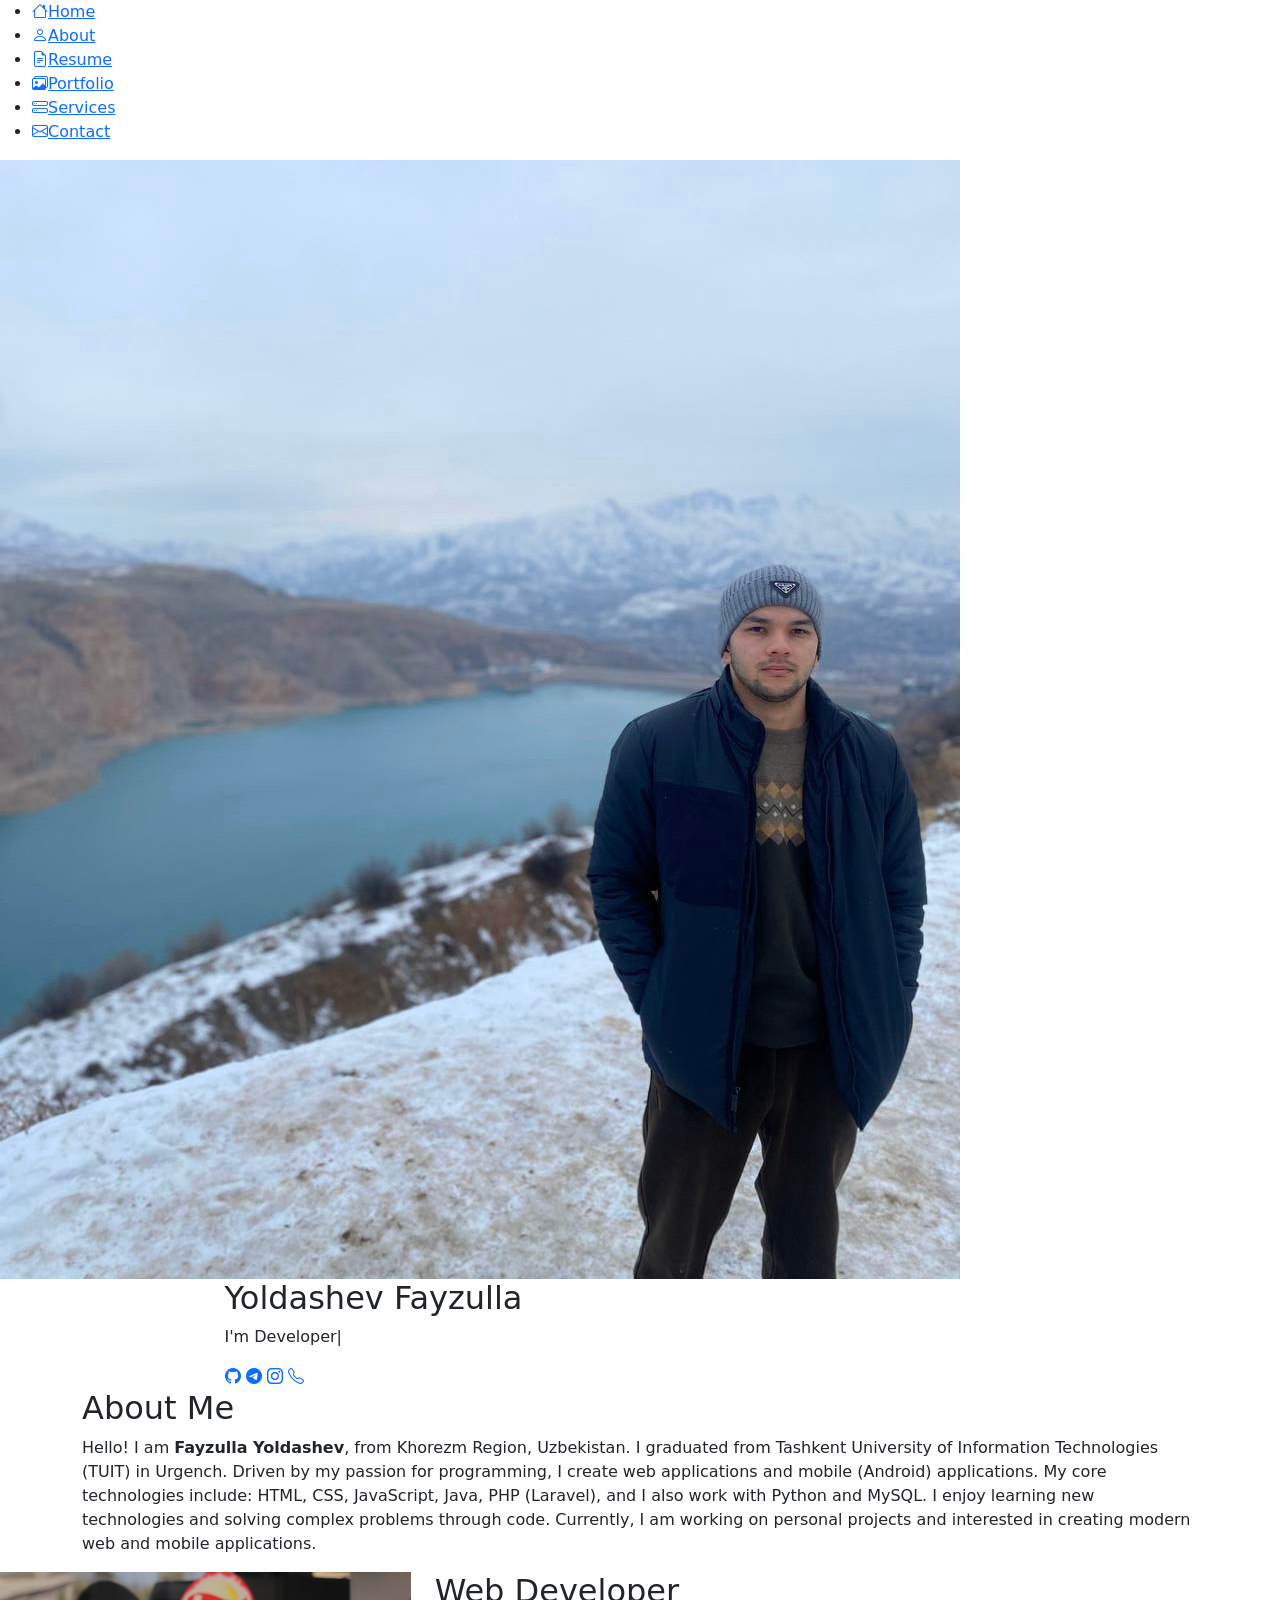
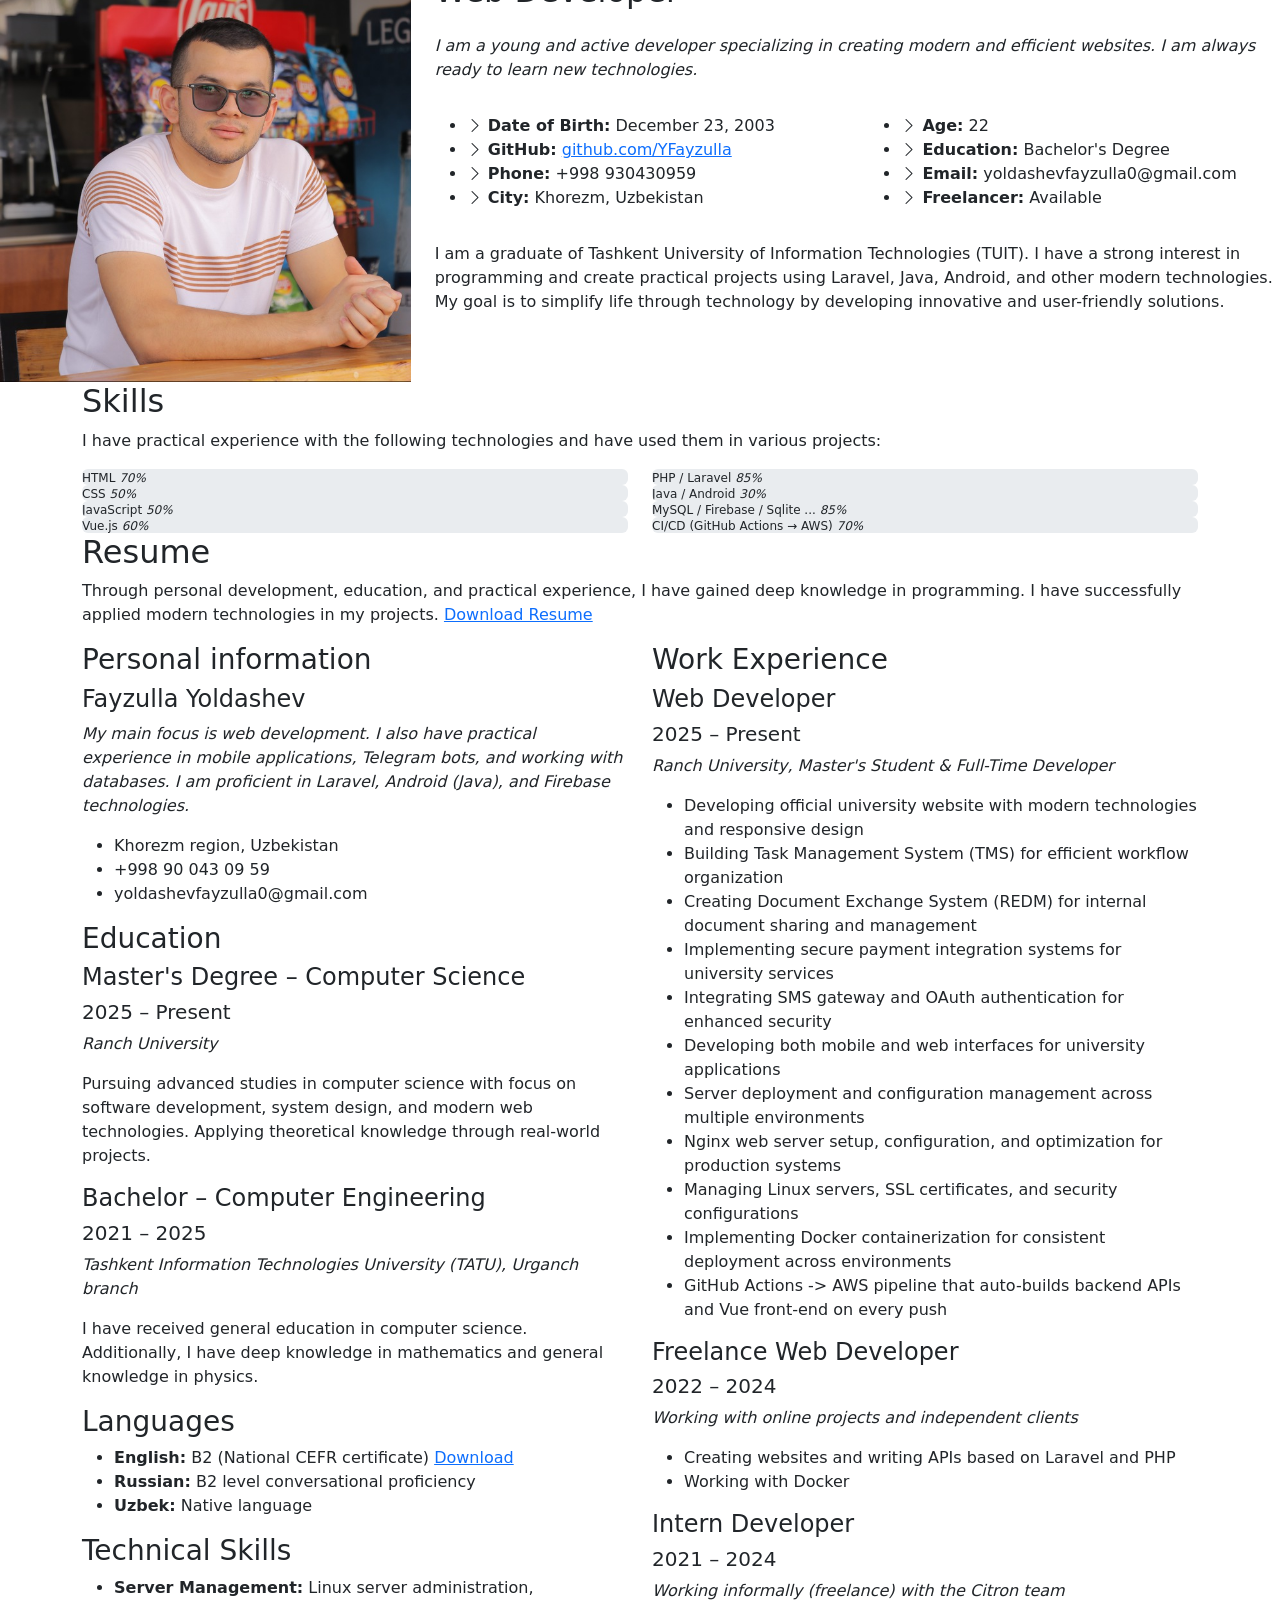
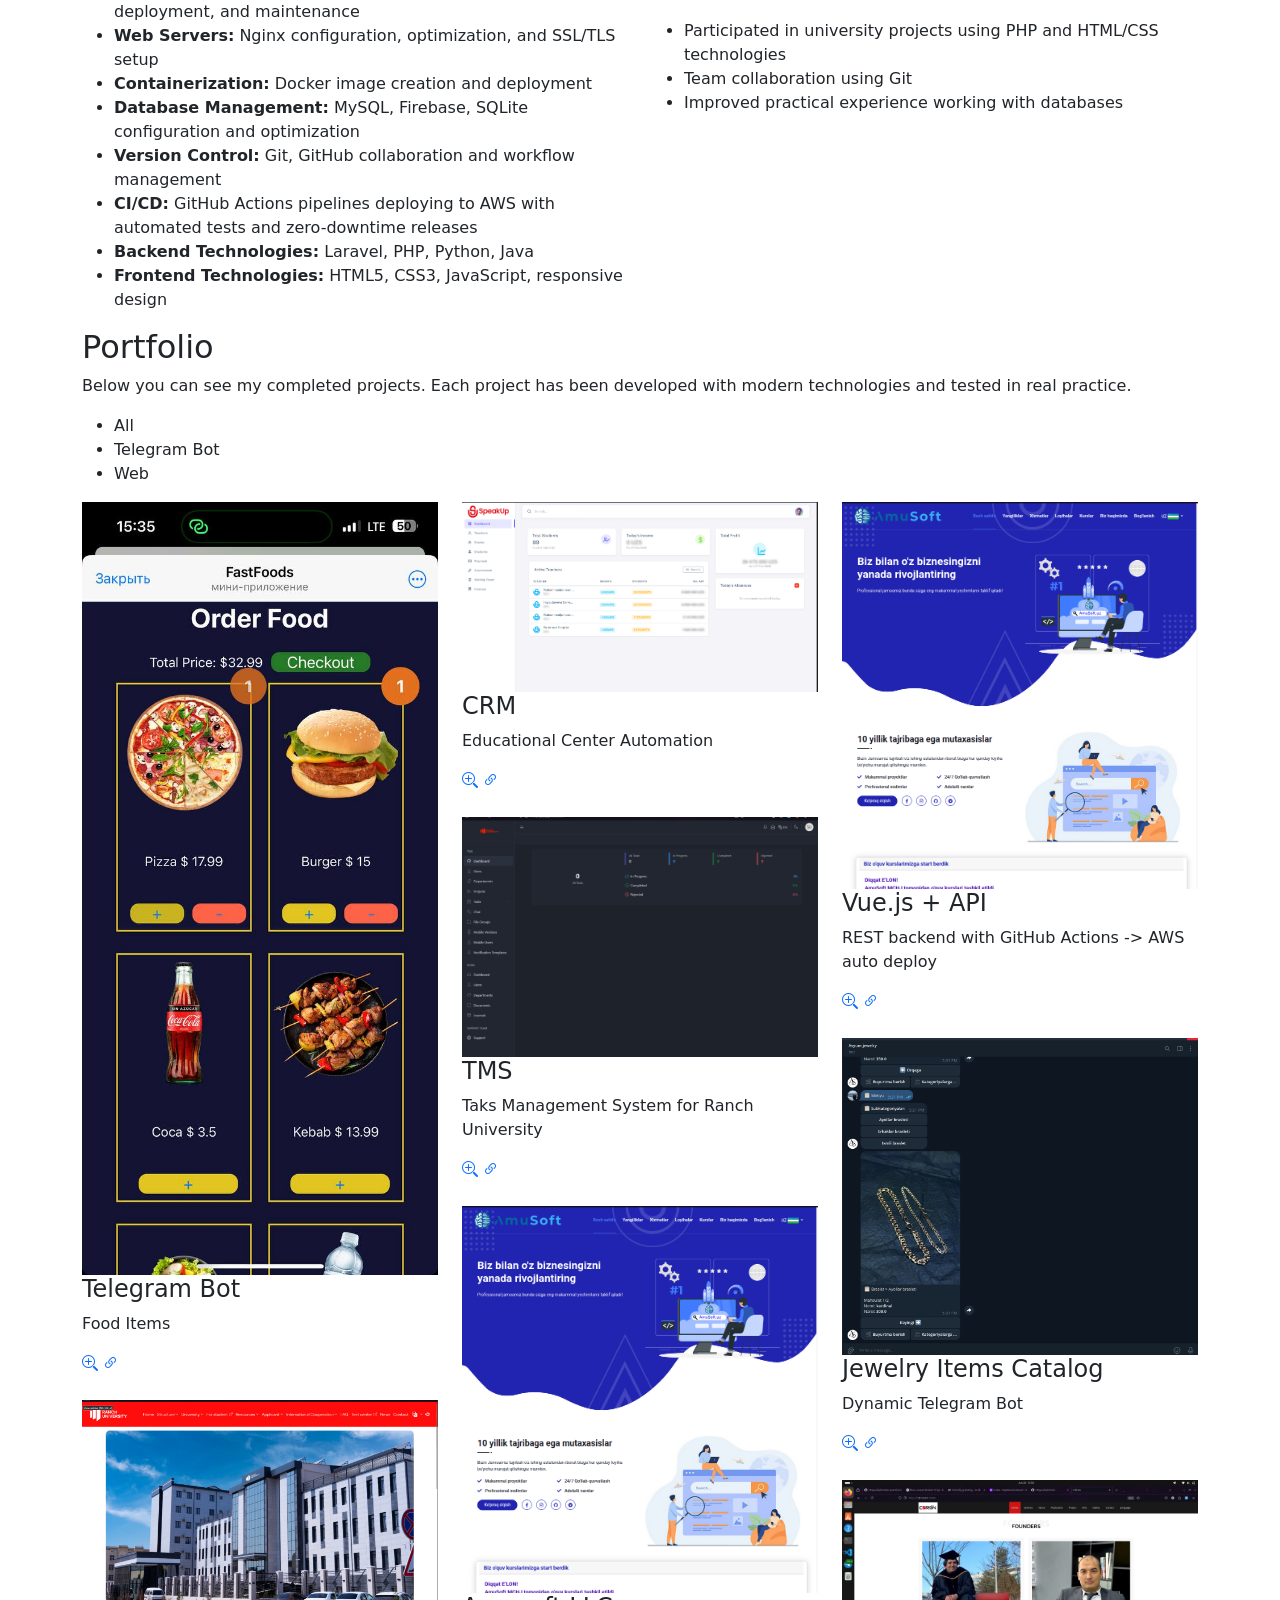
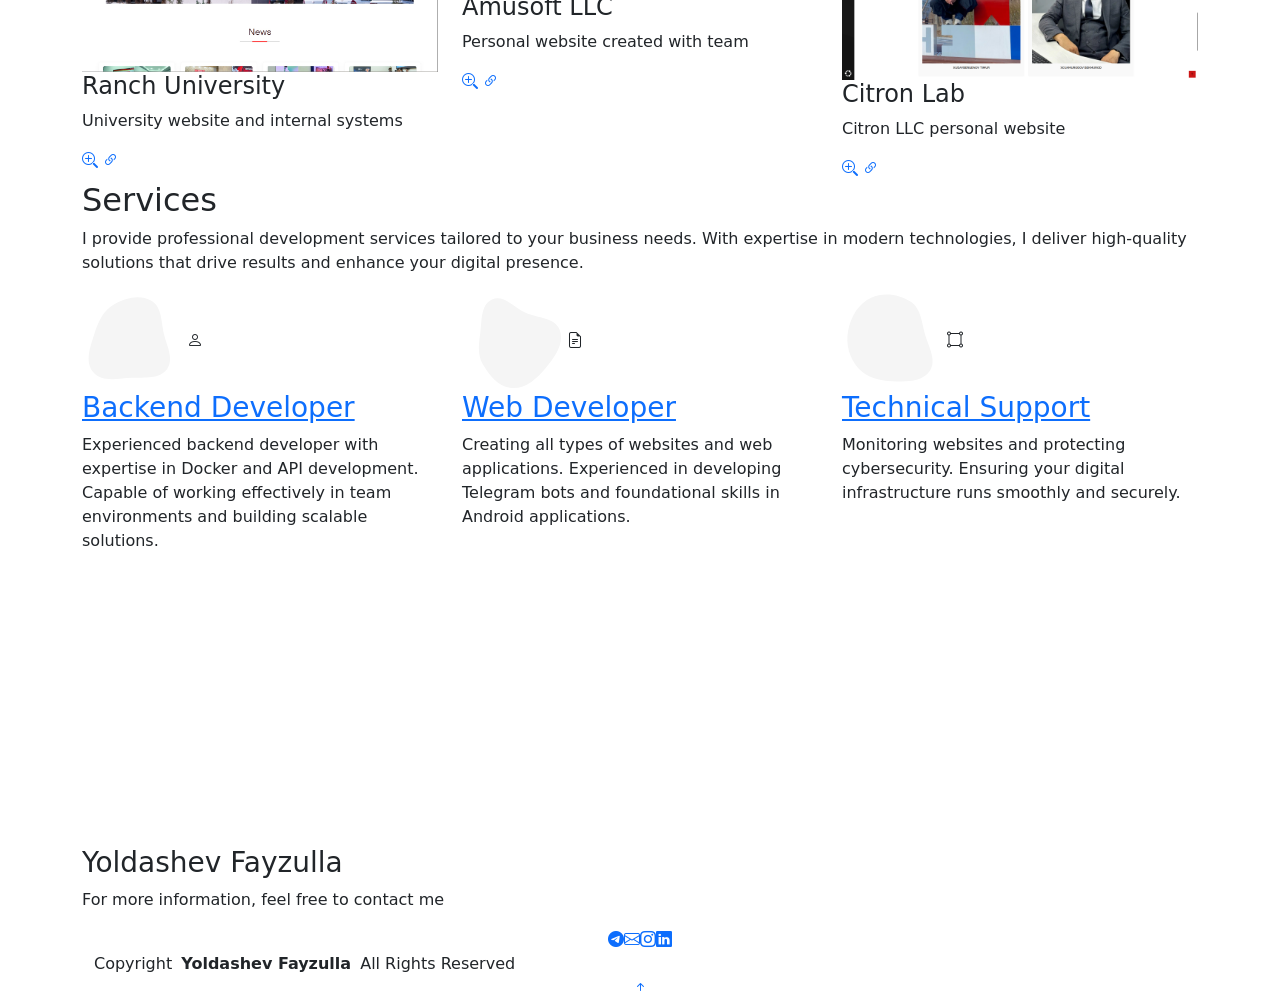
==== index.html @ 40775c65 "project updated" ====
<!DOCTYPE html>
<html lang="en">

<head>
  <meta charset="utf-8">
  <meta content="width=device-width, initial-scale=1.0" name="viewport">
  <title>Index - MyResume Bootstrap Template</title>
  <meta content="" name="description">
  <meta content="" name="keywords">

  <!-- Favicons -->
  <link href="assets/img/favicon.png" rel="icon">
  <link href="assets/img/apple-touch-icon.png" rel="apple-touch-icon">

  <!-- Fonts -->
  <link href="https://fonts.googleapis.com" rel="preconnect">
  <link href="https://fonts.gstatic.com" rel="preconnect" crossorigin>
  <link href="https://fonts.googleapis.com/css2?family=Roboto:ital,wght@0,100;0,300;0,400;0,500;0,700;0,900;1,100;1,300;1,400;1,500;1,700;1,900&family=Poppins:ital,wght@0,100;0,200;0,300;0,400;0,500;0,600;0,700;0,800;0,900;1,100;1,200;1,300;1,400;1,500;1,600;1,700;1,800;1,900&family=Raleway:ital,wght@0,100;0,200;0,300;0,400;0,500;0,600;0,700;0,800;0,900;1,100;1,200;1,300;1,400;1,500;1,600;1,700;1,800;1,900&display=swap" rel="stylesheet">

  <!-- Vendor CSS Files -->
  <link href="assets/vendor/bootstrap/css/bootstrap.min.css" rel="stylesheet">
  <link href="assets/vendor/bootstrap-icons/bootstrap-icons.css" rel="stylesheet">
  <link href="assets/vendor/aos/aos.css" rel="stylesheet">
  <link href="assets/vendor/glightbox/css/glightbox.min.css" rel="stylesheet">
  <link href="assets/vendor/swiper/swiper-bundle.min.css" rel="stylesheet">

  <!-- Main CSS File -->
  <link href="assets/css/main.css" rel="stylesheet">

  <!-- =======================================================
  * Template Name: MyResume
  * Template URL: https://bootstrapmade.com/free-html-bootstrap-template-my-resume/
  * Updated: Jun 29 2024 with Bootstrap v5.3.3
  * Author: BootstrapMade.com
  * License: https://bootstrapmade.com/license/
  ======================================================== -->
</head>

<body class="index-page">

  <header id="header" class="header d-flex flex-column justify-content-center">

    <i class="header-toggle d-xl-none bi bi-list"></i>

    <nav id="navmenu" class="navmenu">
      <ul>
        <li><a href="#hero" class="active"><i class="bi bi-house navicon"></i><span>Home</span></a></li>
        <li><a href="#about"><i class="bi bi-person navicon"></i><span>About</span></a></li>
        <li><a href="#resume"><i class="bi bi-file-earmark-text navicon"></i><span>Resume</span></a></li>
        <li><a href="#portfolio"><i class="bi bi-images navicon"></i><span>Portfolio</span></a></li>
        <li><a href="#services"><i class="bi bi-hdd-stack navicon"></i><span>Services</span></a></li>
        <li><a href="#contact"><i class="bi bi-envelope navicon"></i><span>Contact</span></a></li>
      </ul>
    </nav>

  </header>

  <main class="main">

    <!-- Hero Section -->
    <section id="hero" class="hero section light-background">

      <img src="assets/img/hero-bg1.jpg" alt="">

      <div class="container" data-aos="zoom-out">
        <div class="row justify-content-center">
          <div class="col-lg-9">
            <h2>Yoldashev Fayzulla</h2>
            <p>I'm <span class="typed" data-typed-items="Developer, Backend API Engineer, Vue.js Developer, DevOps Practitioner"></span><span class="typed-cursor typed-cursor--blink" aria-hidden="true"></span></p>
            <div class="social-links">
              <a href="https://github.com/YFayzulla/" target="_blank"><i class="bi bi-github"></i></a>
              <a href="https://t.me/YFayzulla" target="_blank"><i class="bi bi-telegram"></i></a>
              <a href="https://www.instagram.com/yoldashevfayzulla/" target="_blank"><i class="bi bi-instagram"></i></a>
              <a href="tel:+998930430959"><i class="bi bi-telephone"></i></a>
            </div>
          </div>
        </div>
      </div>

    </section><!-- /Hero Section -->

    <!-- About Section -->
    <section id="about" class="about section">

      <!-- Section Title -->
      <div class="container section-title" data-aos="fade-up">
        <h2>About Me</h2>
        <p>Hello!  
          I am <strong>Fayzulla Yoldashev</strong>, from Khorezm Region, Uzbekistan.  
          I graduated from Tashkent University of Information Technologies (TUIT) in Urgench.  
          Driven by my passion for programming, I create web applications and mobile (Android) applications.  
          My core technologies include: HTML, CSS, JavaScript, Java, PHP (Laravel), and I also work with Python and MySQL.  
          I enjoy learning new technologies and solving complex problems through code.  
          Currently, I am working on personal projects and interested in creating modern web and mobile applications.
      </p>
      </div><!-- End Section Title -->
      <div class="row gy-4 justify-content-center">
        <div class="col-lg-4">
          <img src="assets/img/about_me.jpg" class="img-fluid" alt="Profile picture">
        </div>
        <div class="col-lg-8 content">
          <h2>Web Developer</h2>
          <p class="fst-italic py-3">
            I am a young and active developer specializing in creating modern and efficient websites. I am always ready to learn new technologies.
          </p>
          <div class="row">
            <div class="col-lg-6">
              <ul>
                <li><i class="bi bi-chevron-right"></i> <strong>Date of Birth:</strong> <span>December 23, 2003</span></li>
                <li>
                <i class="bi bi-chevron-right"></i> <strong>GitHub:</strong> <span><a href="https://github.com/YFayzulla" target="_blank">github.com/YFayzulla</a></span></li>
                <li><i class="bi bi-chevron-right"></i> <strong>Phone:</strong> <span>+998 930430959</span></li>
                <li><i class="bi bi-chevron-right"></i> <strong>City:</strong> <span>Khorezm, Uzbekistan</span></li>
              </ul>
            </div>
            <div class="col-lg-6">
              <ul>
                <li><i class="bi bi-chevron-right"></i> <strong>Age:</strong> <span>22</span></li>
                <li><i class="bi bi-chevron-right"></i> <strong>Education:</strong> <span>Bachelor's Degree</span></li>
                <li><i class="bi bi-chevron-right"></i> <strong>Email:</strong> <span>yoldashevfayzulla0@gmail.com</span></li>
                <li><i class="bi bi-chevron-right"></i> <strong>Freelancer:</strong> <span>Available</span></li>
              </ul>
            </div>
          </div>
          <p class="py-3">
            I am a graduate of Tashkent University of Information Technologies (TUIT). I have a strong interest in programming and create practical projects using Laravel, Java, Android, and other modern technologies.  
            My goal is to simplify life through technology by developing innovative and user-friendly solutions.
          </p>
        </div>
      </div>
      
    </section><!-- /About Section -->

    <!-- Stats Section
    <section id="stats" class="stats section">

      <div class="container" data-aos="fade-up" data-aos-delay="100">

        <div class="row gy-4">

          <div class="col-lg-3 col-md-6 d-flex flex-column align-items-center">
            <i class="bi bi-emoji-smile"></i>
            <div class="stats-item">
              <span data-purecounter-start="0" data-purecounter-end="232" data-purecounter-duration="1" class="purecounter"></span>
              <p></p>
            </div>
          </div>End Stats Item 

           <div class="col-lg-3 col-md-6 d-flex flex-column align-items-center">
            <i class="bi bi-journal-richtext"></i>
            <div class="stats-item">
              <span data-purecounter-start="0" data-purecounter-end="12" data-purecounter-duration="1" class="purecounter"></span>
              <p>proektlar</p>
            </div>
          </div>End Stats Item 

           <div class="col-lg-3 col-md-6 d-flex flex-column align-items-center">
            <i class="bi bi-headset"></i>
            <div class="stats-item">
              <span data-purecounter-start="0" data-purecounter-end="1463" data-purecounter-duration="1" class="purecounter"></span>
              <p>Hours Of Support</p>
            </div>
          </div>End Stats Item 

          <div class="col-lg-3 col-md-6 d-flex flex-column align-items-center">
            <i class="bi bi-people"></i>
            <div class="stats-item">
              <span data-purecounter-start="0" data-purecounter-end="15" data-purecounter-duration="1" class="purecounter"></span>
              <p>Hard Workers</p>
            </div>
          </div>End Stats Item 

        </div>

      </div>

    </section>/Stats Section -->
    <section id="skills" class="skills section">

      <!-- Section Title -->
      <div class="container section-title" data-aos="fade-up">
        <h2>Skills</h2>
        <p>I have practical experience with the following technologies and have used them in various projects:</p>
      </div><!-- End Section Title -->
    
      <div class="container" data-aos="fade-up" data-aos-delay="100">
    
        <div class="row skills-content skills-animation">
    
          <div class="col-lg-6">
    
            <div class="progress">
              <span class="skill"><span>HTML</span> <i class="val">70%</i></span>
              <div class="progress-bar-wrap">
                <div class="progress-bar" role="progressbar" aria-valuenow="70" aria-valuemin="0" aria-valuemax="100"></div>
              </div>
            </div>
    
            <div class="progress">
              <span class="skill"><span>CSS</span> <i class="val">50%</i></span>
              <div class="progress-bar-wrap">
                <div class="progress-bar" role="progressbar" aria-valuenow="50" aria-valuemin="0" aria-valuemax="100"></div>
              </div>
            </div>
    
            <div class="progress">
              <span class="skill"><span>JavaScript</span> <i class="val">50%</i></span>
              <div class="progress-bar-wrap">
                <div class="progress-bar" role="progressbar" aria-valuenow="50" aria-valuemin="0" aria-valuemax="100"></div>
              </div>
            </div>

            <div class="progress">
              <span class="skill"><span>Vue.js</span> <i class="val">60%</i></span>
              <div class="progress-bar-wrap">
                <div class="progress-bar" role="progressbar" aria-valuenow="60" aria-valuemin="0" aria-valuemax="100"></div>
              </div>
            </div>

          </div>

          <div class="col-lg-6">
    
            <div class="progress">
              <span class="skill"><span>PHP / Laravel</span> <i class="val">85%</i></span>
              <div class="progress-bar-wrap">
                <div class="progress-bar" role="progressbar" aria-valuenow="85" aria-valuemin="0" aria-valuemax="100"></div>
              </div>
            </div>
    
            <div class="progress">
              <span class="skill"><span>Java / Android</span> <i class="val">30%</i></span>
              <div class="progress-bar-wrap">
                <div class="progress-bar" role="progressbar" aria-valuenow="30" aria-valuemin="0" aria-valuemax="100"></div>
              </div>
            </div>
    
            <div class="progress">
              <span class="skill"><span>MySQL / Firebase  / Sqlite ...</span> <i class="val">85%</i></span>
              <div class="progress-bar-wrap">
                <div class="progress-bar" role="progressbar" aria-valuenow="85" aria-valuemin="0" aria-valuemax="100"></div>
              </div>
            </div>

            <div class="progress">
              <span class="skill"><span>CI/CD (GitHub Actions → AWS)</span> <i class="val">70%</i></span>
              <div class="progress-bar-wrap">
                <div class="progress-bar" role="progressbar" aria-valuenow="70" aria-valuemin="0" aria-valuemax="100"></div>
              </div>
            </div>

          </div>
    
        </div>
    
      </div>
    
    </section><!-- /Skills Section -->
    
    <!-- Resume Section -->
<section id="resume" class="resume section">

  <!-- Section Title -->
  <div class="container section-title" data-aos="fade-up">
    <h2>Resume</h2>
                  <p>Through personal development, education, and practical experience, I have gained deep knowledge in programming. I have successfully applied modern technologies in my projects. <a href="assets/img/files/Resume.pdf" target="_blank">Download Resume</a></p>
  </div><!-- /Section Title -->

  <div class="container">

    <div class="row">

      <!-- Left Section -->
      <div class="col-lg-6" data-aos="fade-up" data-aos-delay="100">

        <h3 class="resume-title">Personal information</h3>
        <div class="resume-item pb-0">
          <h4>Fayzulla Yoldashev</h4>
          <p><em>My main focus is web development. I also have practical experience in mobile applications, Telegram bots, and working with databases. I am proficient in Laravel, Android (Java), and Firebase technologies.</em></p>
          <ul>
            <li>Khorezm region, Uzbekistan</li>
            <li>+998 90 043 09 59</li>
            <li>yoldashevfayzulla0@gmail.com</li>
          </ul>
        </div>

        <h3 class="resume-title">Education</h3>
        <div class="resume-item">
          <h4>Master's Degree &ndash; Computer Science</h4>
          <h5>2025 &ndash; Present</h5>
          <p><em>Ranch University</em></p>
          <p>Pursuing advanced studies in computer science with focus on software development, system design, and modern web technologies. Applying theoretical knowledge through real-world projects.</p>
        </div>
        <div class="resume-item">
          <h4>Bachelor &ndash; Computer Engineering</h4>
          <h5>2021 &ndash; 2025</h5>
          <p><em>Tashkent Information Technologies University (TATU), Urganch branch</em></p>
          <p>I have received general education in computer science. Additionally, I have deep knowledge in mathematics and general knowledge in physics.</p>
        </div>

        <h3 class="resume-title">Languages</h3>
        <div class="resume-item">
          <ul>
            <li><strong>English:</strong> B2 (National CEFR certificate) <a href="assets/img/files/fc79917eb9b16c9d07ec651720e0645d.pdf" target="_blank">Download</a></li>
            <li><strong>Russian:</strong> B2 level conversational proficiency</li>
            <li><strong>Uzbek:</strong> Native language</li>
          </ul>
        </div>

        <h3 class="resume-title">Technical Skills</h3>
        <div class="resume-item">
          <ul>
            <li><strong>Server Management:</strong> Linux server administration, deployment, and maintenance</li>
            <li><strong>Web Servers:</strong> Nginx configuration, optimization, and SSL/TLS setup</li>
            <li><strong>Containerization:</strong> Docker image creation and deployment</li>
            <li><strong>Database Management:</strong> MySQL, Firebase, SQLite configuration and optimization</li>
            <li><strong>Version Control:</strong> Git, GitHub collaboration and workflow management</li>
            <li><strong>CI/CD:</strong> GitHub Actions pipelines deploying to AWS with automated tests and zero-downtime releases</li>
            <li><strong>Backend Technologies:</strong> Laravel, PHP, Python, Java</li>
            <li><strong>Frontend Technologies:</strong> HTML5, CSS3, JavaScript, responsive design</li>
          </ul>
        </div>

      </div>

      <!-- Right Section -->
      <div class="col-lg-6" data-aos="fade-up" data-aos-delay="200">

        <h3 class="resume-title">Work Experience</h3>
        <div class="resume-item">
          <h4>Web Developer</h4>
          <h5>2025 &ndash; Present</h5>
          <p><em>Ranch University, Master's Student & Full-Time Developer</em></p>
          <ul>
            <li>Developing official university website with modern technologies and responsive design</li>
            <li>Building Task Management System (TMS) for efficient workflow organization</li>
            <li>Creating Document Exchange System (REDM) for internal document sharing and management</li>
            <li>Implementing secure payment integration systems for university services</li>
            <li>Integrating SMS gateway and OAuth authentication for enhanced security</li>
            <li>Developing both mobile and web interfaces for university applications</li>
            <li>Server deployment and configuration management across multiple environments</li>
            <li>Nginx web server setup, configuration, and optimization for production systems</li>
            <li>Managing Linux servers, SSL certificates, and security configurations</li>
            <li>Implementing Docker containerization for consistent deployment across environments</li>
            <li>GitHub Actions -> AWS pipeline that auto-builds backend APIs and Vue front-end on every push</li>
          </ul>
        </div>
        <div class="resume-item">
          <h4>Freelance Web Developer</h4>
          <h5>2022 &ndash; 2024</h5>
          <p><em>Working with online projects and independent clients</em></p>
          <ul>
            <li>Creating websites and writing APIs based on Laravel and PHP</li>
            <!-- <li>Creating and managing databases using MySQL and Firebase</li> -->
            <!-- <li>Developing Android mobile applications based on Java</li> -->
            <li>Working with Docker</li>
          </ul>
        </div>
        <div class="resume-item">
          <h4>Intern Developer</h4>
          <h5>2021 &ndash; 2024</h5>
          <p><em>Working informally (freelance) with the Citron team</em></p>
          <ul>
            <li>Participated in university projects using PHP and HTML/CSS technologies</li>
            <li>Team collaboration using Git</li>
            <li>Improved practical experience working with databases</li>
          </ul>
        </div>        
    </div>

  </div>

</section><!-- /Resume Section -->

    <!-- Portfolio Section -->
    <section id="portfolio" class="portfolio section">

      <!-- Section Title -->
      <div class="container section-title" data-aos="fade-up">
        <h2>Portfolio</h2>
        <p>Below you can see my completed projects. Each project has been developed with modern technologies and tested in real practice.</p>
      </div><!-- End Section Title -->
    
      <div class="container">
    
        <div class="isotope-layout" data-default-filter="*" data-layout="masonry" data-sort="original-order">

          <ul class="portfolio-filters isotope-filters" data-aos="fade-up" data-aos-delay="100">
            <li data-filter="*" class="filter-active">All</li>
            <!-- <li data-filter=".filter-app">App</li> -->
            <li data-filter=".filter-product">Telegram Bot</li>
            <li data-filter=".filter-branding">Web</li>
          </ul><!-- End Portfolio Filters -->

          <div class="row gy-4 isotope-container" data-aos="fade-up" data-aos-delay="200">

            <div class="col-lg-4 col-md-6 portfolio-item isotope-item filter-product">
              <img src="assets/img/masonry-portfolio/tgbot.jpg" class="img-fluid" alt="">
              <div class="portfolio-info">
                <h4>Telegram Bot</h4>
                <p>Food Items</p>
                <a href="assets/img/masonry-portfolio/tgbot.jpg" title="App 1" data-gallery="portfolio-gallery-app" class="glightbox preview-link"><i class="bi bi-zoom-in"></i></a>
                <a href="portfolio-details.html" title="More Details" class="details-link"><i class="bi bi-link-45deg"></i></a>
              </div>
            </div><!-- End Portfolio Item -->

            <!-- <div class="col-lg-4 col-md-6 portfolio-item isotope-item filter-product">
              <img src="assets/img/masonry-portfolio/masonry-portfolio-2.jpg" class="img-fluid" alt="">
              <div class="portfolio-info">
                <h4>Product 1</h4>
                <p>Lorem ipsum, dolor sit</p>
                <a href="assets/img/masonry-portfolio/masonry-portfolio-2.jpg" title="Product 1" data-gallery="portfolio-gallery-product" class="glightbox preview-link"><i class="bi bi-zoom-in"></i></a>
                <a href="portfolio-details.html" title="More Details" class="details-link"><i class="bi bi-link-45deg"></i></a>
              </div>
            </div>End Portfolio Item -->

            <div class="col-lg-4 col-md-6 portfolio-item isotope-item filter-branding">
              <img src="assets/img/masonry-portfolio/masonry-portfolio-3.png" class="img-fluid" alt="">
              <div class="portfolio-info">
                <h4>CRM</h4>
                <p>Educational Center Automation</p>
                <a href="assets/img/masonry-portfolio/masonry-portfolio-3.png" title="Branding 1" data-gallery="portfolio-gallery-branding" class="glightbox preview-link"><i class="bi bi-zoom-in"></i></a>
                <a href="https://akhroriltes.uz" title="More Details" target="_blank" class="details-link"><i class="bi bi-link-45deg"></i></a>
              </div>
            </div><!-- End Portfolio Item -->

            <div class="col-lg-4 col-md-6 portfolio-item isotope-item filter-branding">
              <img src="assets/img/masonry-portfolio/masonry-portfolio-6.png" class="img-fluid" alt="Vue.js dashboard with API backend">
              <div class="portfolio-info">
                <h4>Vue.js + API</h4>
                <p>REST backend with GitHub Actions -> AWS auto deploy</p>
                <a href="assets/img/masonry-portfolio/masonry-portfolio-6.png" title="Vue + API Project" data-gallery="portfolio-gallery-branding" class="glightbox preview-link"><i class="bi bi-zoom-in"></i></a>
                <a href="https://github.com/YFayzulla" title="Source on GitHub" target="_blank" class="details-link"><i class="bi bi-link-45deg"></i></a>
              </div>
            </div><!-- End Portfolio Item -->

            <div class="col-lg-4 col-md-6 portfolio-item isotope-item filter-app">
              <img src="assets/img/masonry-portfolio/TMS.png" class="img-fluid" alt="">
              <div class="portfolio-info">
                <h4>TMS</h4>
                <p>Taks Management System for Ranch University</p>
                <a href="assets/img/masonry-portfolio/TMS.png" title="App 2" data-gallery="portfolio-gallery-app" class="glightbox preview-link"><i class="bi bi-zoom-in"></i></a>
                <a href="portfolio-details.html" title="More Details" class="details-link"><i class="bi bi-link-45deg"></i></a>
              </div>
            </div>

            <div class="col-lg-4 col-md-6 portfolio-item isotope-item filter-product">
              <img src="assets/img/masonry-portfolio/image1.png" class="img-fluid" alt="">
              <div class="portfolio-info">
                <h4>Jewelry Items Catalog</h4>
                <p>Dynamic Telegram Bot</p>
                <a href="assets/img/masonry-portfolio/image1.png" title="Product 2" data-gallery="portfolio-gallery-product" class="glightbox preview-link"><i class="bi bi-zoom-in"></i></a>
                <a href="https://t.me/AsyumJewelrybot" title="More Details" class="details-link"><i class="bi bi-link-45deg"></i></a>
              </div>
            </div><!-- End Portfolio Item -->

            <div class="col-lg-4 col-md-6 portfolio-item isotope-item filter-branding">
              <img src="assets/img/masonry-portfolio/masonry-portfolio-6.png" class="img-fluid" alt="">
              <div class="portfolio-info">
                <h4>Amusoft LLC</h4>
                <p>Personal website created with team</p>
                <a href="assets/img/masonry-portfolio/masonry-portfolio-6.png" title="Branding 2" data-gallery="portfolio-gallery-branding" class="glightbox preview-link"><i class="bi bi-zoom-in"></i></a>
                <a href="https://amusoft.uz" target="_blank" title="More Details" class="details-link"><i class="bi bi-link-45deg"></i></a>
              </div>
            </div><!-- End Portfolio Item -->

            <div class="col-lg-4 col-md-6 portfolio-item isotope-item filter-branding">
              <img src="assets/img/masonry-portfolio/ranch.jpg" class="img-fluid" alt="">
              <div class="portfolio-info">
                <h4>Ranch University</h4>
                <p>University website and internal systems</p>
                <a href="assets/img/masonry-portfolio/ranch.jpg" title="App 3" data-gallery="portfolio-gallery-app" class="glightbox preview-link"><i class="bi bi-zoom-in"></i></a>
                <a href="https://ranch.university" target="_blank" title="More Details" class="details-link"><i class="bi bi-link-45deg"></i></a>
              </div>
            </div>

            <!-- <div class="col-lg-4 col-md-6 portfolio-item isotope-item filter-product">
              <img src="assets/img/masonry-portfolio/masonry-portfolio-8.jpg" class="img-fluid" alt="">
              <div class="portfolio-info">
                <h4>Product 3</h4>
                <p>Lorem ipsum, dolor sit</p>
                <a href="assets/img/masonry-portfolio/masonry-portfolio-8.jpg" title="Product 3" data-gallery="portfolio-gallery-product" class="glightbox preview-link"><i class="bi bi-zoom-in"></i></a>
                <a href="portfolio-details.html" title="More Details" class="details-link"><i class="bi bi-link-45deg"></i></a>
              </div>
            </div>End Portfolio Item   -->

            <div class="col-lg-4 col-md-6 portfolio-item isotope-item filter-branding">
              <img src="assets/img/masonry-portfolio/citron.png" class="img-fluid" alt="">
              <div class="portfolio-info">
                <h4>Citron Lab</h4>
                <p>Citron LLC personal website</p>
                <a href="assets/img/masonry-portfolio/citron.png" title="Branding 2" data-gallery="portfolio-gallery-branding" class="glightbox preview-link"><i class="bi bi-zoom-in"></i></a>
                <a href="https://citron.uz" title="More Details" class="details-link"><i class="bi bi-link-45deg"></i></a>
              </div>
            </div><!-- End Portfolio Item -->

          </div><!-- End Portfolio Container -->

        </div>

      </div>

    </section><!-- /Portfolio Section -->

    <!-- Services Section -->
    <section id="services" class="services section">

      <!-- Section Title -->
      <div class="container section-title" data-aos="fade-up">
        <h2>Services</h2>
        <p>I provide professional development services tailored to your business needs. With expertise in modern technologies, I deliver high-quality solutions that drive results and enhance your digital presence.</p>
      </div><!-- End Section Title -->

      <div class="container">

        <div class="row gy-4">

          <div class="col-lg-4 col-md-6" data-aos="fade-up" data-aos-delay="100">
            <div class="service-item item-cyan position-relative">
              <div class="icon">
                <svg width="100" height="100" viewBox="0 0 600 600" xmlns="http://www.w3.org/2000/svg">
                  <path stroke="none" stroke-width="0" fill="#f5f5f5" d="M300,521.0016835830174C376.1290562159157,517.8887921683347,466.0731472004068,529.7835943286574,510.70327084640275,468.03025145048787C554.3714126377745,407.6079735673963,508.03601936045806,328.9844924480964,491.2728898941984,256.3432110539036C474.5976632858925,184.082847569629,479.9380746630129,96.60480741107993,416.23090153303,58.64404602377083C348.86323505073057,18.502131276798302,261.93793281208167,40.57373210992963,193.5410806939664,78.93577620505333C130.42746243093433,114.334589627462,98.30271207620316,179.96522072025542,76.75703585869454,249.04625023123273C51.97151888228291,328.5150500222984,13.704378332031375,421.85034740162234,66.52175969318436,486.19268352777647C119.04800174914682,550.1803526380478,217.28368757567262,524.383925680826,300,521.0016835830174"></path>
                </svg>
                <i class="bi bi-person"></i>
              </div>
              <a  class="stretched-link">
                <h3>Backend Developer</h3>
              </a>
              <p>Experienced backend developer with expertise in Docker and API development. Capable of working effectively in team environments and building scalable solutions.</p>
            </div>
          </div><!-- End Service Item -->

          <div class="col-lg-4 col-md-6" data-aos="fade-up" data-aos-delay="200">
            <div class="service-item item-orange position-relative">
              <div class="icon">
                <svg width="100" height="100" viewBox="0 0 600 600" xmlns="http://www.w3.org/2000/svg">
                  <path stroke="none" stroke-width="0" fill="#f5f5f5" d="M300,582.0697525312426C382.5290701553225,586.8405444964366,449.9789794690241,525.3245884688669,502.5850820975895,461.55621195738473C556.606425686781,396.0723002908107,615.8543463187945,314.28637112970534,586.6730223649479,234.56875336149918C558.9533121215079,158.8439757836574,454.9685369536778,164.00468322053177,381.49747125262974,130.76875717737553C312.15926192815925,99.40240125094834,248.97055460311594,18.661163978235184,179.8680185752513,50.54337015887873C110.5421016452524,82.52863877960104,119.82277516462835,180.83849132639028,109.12597500060166,256.43424936330496C100.08760227029461,320.3096726198365,92.17705696193138,384.0621239912766,124.79988738764834,439.7174275375508C164.83382741302287,508.01625554203684,220.96474134820875,577.5009287672846,300,582.0697525312426"></path>
                </svg>
                <i class="bi bi-file-earmark-text"></i>
              </div>
              <a href="#" class="stretched-link">
                <h3>Web Developer</h3>
              </a>
              <p>Creating all types of websites and web applications. Experienced in developing Telegram bots and foundational skills in Android applications.</p>
            </div>
          </div><!-- End Service Item -->

          <div class="col-lg-4 col-md-6" data-aos="fade-up" data-aos-delay="300">
            <div class="service-item item-teal position-relative">
              <div class="icon">
                <svg width="100" height="100" viewBox="0 0 600 600" xmlns="http://www.w3.org/2000/svg">
                  <path stroke="none" stroke-width="0" fill="#f5f5f5" d="M300,541.5067337569781C382.14930387511276,545.0595476570109,479.8736841581634,548.3450877840088,526.4010558755058,480.5488172755941C571.5218469581645,414.80211281144784,517.5187510058486,332.0715597781072,496.52539010469104,255.14436215662573C477.37192572678356,184.95920475031193,473.57363656557914,105.61284051026155,413.0603344069578,65.22779650032875C343.27470386102294,18.654635553484475,251.2091493199835,5.337323636656869,175.0934190732945,40.62881213300186C97.87086631185822,76.43348514350839,51.98124368387456,156.15599469081315,36.44837278890362,239.84606092416172C21.716077023791087,319.22268207091537,43.775223500013084,401.1760424656574,96.891909868211,461.97329694683043C147.22146801428983,519.5804099606455,223.5754009179313,538.201503339737,300,541.5067337569781"></path>
                </svg>
                <i class="bi bi-bounding-box-circles"></i>
              </div>
              <a href="#" class="stretched-link">
                <h3>Technical Support</h3>
              </a>
              <p>Monitoring websites and protecting cybersecurity. Ensuring your digital infrastructure runs smoothly and securely.</p>
            </div>
          </div><!-- End Service Item -->

          <div class="col-lg-4 col-md-6" data-aos="fade-up" data-aos-delay="400">
            <div class="service-item item-purple position-relative">
              <div class="icon">
                <svg width="100" height="100" viewBox="0 0 600 600" xmlns="http://www.w3.org/2000/svg">
                  <path stroke="none" stroke-width="0" fill="#f5f5f5" d="M300,520C380,525,470,525,520,460C565,400,530,320,500,250C470,180,450,100,385,65C315,25,230,35,170,75C110,115,80,180,60,250C40,320,10,410,65,470C120,530,215,515,300,520"></path>
                </svg>
                <i class="bi bi-cloud-arrow-up"></i>
              </div>
              <a class="stretched-link">
                <h3>CI/CD & Cloud Deploy</h3>
              </a>
              <p>GitHub Actions pipelines that build APIs and Vue.js apps, then ship to AWS with automatic, zero-downtime updates after every push.</p>
            </div>
          </div><!-- End Service Item -->
        </div>

      </div>

    </section><!-- /Services Section -->
 
  </main>

  <footer id="footer" class="footer position-relative light-background">
    <div class="container">
      <h3 class="sitename">Yoldashev Fayzulla</h3>
      <p>For more information, feel free to contact me</p>
      <div class="social-links d-flex justify-content-center">
        <a href="https://t.me/YFayzulla"><i class="bi bi-telegram"></i></a>
        <a href="mailto:yoldashevfayzulla0@gmail.com"><i class="bi bi-envelope"></i></a>
        <a href="https://www.instagram.com/fayzullayoldashev"><i class="bi bi-instagram"></i></a>
        <a href="https://www.linkedin.com/in/fayzulla-yoldashev-836302277/"><i class="bi bi-linkedin"></i></a>

      </div>
      <div class="container">
        <div class="copyright">
          <span>Copyright</span> <strong class="px-1 sitename">Yoldashev Fayzulla</strong> <span>All Rights Reserved</span>
        </div>
      </div>
    </div>
  </footer>

  <!-- Scroll Top -->
  <a href="#" id="scroll-top" class="scroll-top d-flex align-items-center justify-content-center"><i class="bi bi-arrow-up-short"></i></a>

  <!-- Preloader -->
  <div id="preloader"></div>

  <!-- Vendor JS Files -->
  <script src="assets/vendor/bootstrap/js/bootstrap.bundle.min.js"></script>
  <script src="assets/vendor/php-email-form/validate.js"></script>
  <script src="assets/vendor/aos/aos.js"></script>
  <script src="assets/vendor/typed.js/typed.umd.js"></script>
  <script src="assets/vendor/purecounter/purecounter_vanilla.js"></script>
  <script src="assets/vendor/waypoints/noframework.waypoints.js"></script>
  <script src="assets/vendor/glightbox/js/glightbox.min.js"></script>
  <script src="assets/vendor/imagesloaded/imagesloaded.pkgd.min.js"></script>
  <script src="assets/vendor/isotope-layout/isotope.pkgd.min.js"></script>
  <script src="assets/vendor/swiper/swiper-bundle.min.js"></script>

  <!-- Main JS File -->
  <script src="assets/js/main.js"></script>

</body>

</html>
---- assets/css/main.css ----
/**
* Template Name: MyResume
* Template URL: https://bootstrapmade.com/free-html-bootstrap-template-my-resume/
* Updated: Jun 29 2024 with Bootstrap v5.3.3
* Author: BootstrapMade.com
* License: https://bootstrapmade.com/license/
*/

/*--------------------------------------------------------------
# Font & Color Variables
# Help: https://bootstrapmade.com/color-system/
--------------------------------------------------------------*/
/* Fonts */
:root {
  --default-font: "Roboto",  system-ui, -apple-system, "Segoe UI", Roboto, "Helvetica Neue", Arial, "Noto Sans", "Liberation Sans", sans-serif, "Apple Color Emoji", "Segoe UI Emoji", "Segoe UI Symbol", "Noto Color Emoji";
  --heading-font: "Raleway",  sans-serif;
  --nav-font: "Poppins",  sans-serif;
}

/* Global Colors - The following color variables are used throughout the website. Updating them here will change the color scheme of the entire website */
:root { 
  --background-color: #ffffff; /* Background color for the entire website, including individual sections */
  --default-color: #272829; /* Default color used for the majority of the text content across the entire website */
  --heading-color: #45505b; /* Color for headings, subheadings and title throughout the website */
  --accent-color: #0563bb; /* Accent color that represents your brand on the website. It's used for buttons, links, and other elements that need to stand out */
  --surface-color: #ffffff; /* The surface color is used as a background of boxed elements within sections, such as cards, icon boxes, or other elements that require a visual separation from the global background. */
  --contrast-color: #ffffff; /* Contrast color for text, ensuring readability against backgrounds of accent, heading, or default colors. */
}

/* Nav Menu Colors - The following color variables are used specifically for the navigation menu. They are separate from the global colors to allow for more customization options */
:root {
  --nav-color: #45505b;  /* The default color of the main navmenu links */
  --nav-hover-color: #0563bb; /* Applied to main navmenu links when they are hovered over or active */
  --nav-mobile-background-color: #ffffff; /* Used as the background color for mobile navigation menu */
  --nav-dropdown-background-color: #ffffff; /* Used as the background color for dropdown items that appear when hovering over primary navigation items */
  --nav-dropdown-color: #212529; /* Used for navigation links of the dropdown items in the navigation menu. */
  --nav-dropdown-hover-color: #0563bb; /* Similar to --nav-hover-color, this color is applied to dropdown navigation links when they are hovered over. */
}

/* Color Presets - These classes override global colors when applied to any section or element, providing reuse of the sam color scheme. */

.light-background {
  --background-color: #f9f9f9;
  --surface-color: #ffffff;
}

.dark-background {
  --background-color: #060606;
  --default-color: #ffffff;
  --heading-color: #ffffff;
  --surface-color: #252525;
  --contrast-color: #ffffff;
}

/* Smooth scroll */
:root {
  scroll-behavior: smooth;
}

/*--------------------------------------------------------------
# General Styling & Shared Classes
--------------------------------------------------------------*/
body {
  color: var(--default-color);
  background-color: var(--background-color);
  font-family: var(--default-font);
}

a {
  color: var(--accent-color);
  text-decoration: none;
  transition: 0.3s;
}

a:hover {
  color: color-mix(in srgb, var(--accent-color), transparent 25%);
  text-decoration: none;
}

h1,
h2,
h3,
h4,
h5,
h6 {
  color: var(--heading-color);
  font-family: var(--heading-font);
}

/* PHP Email Form Messages
------------------------------*/
.php-email-form .error-message {
  display: none;
  background: #df1529;
  color: #ffffff;
  text-align: left;
  padding: 15px;
  margin-bottom: 24px;
  font-weight: 600;
}

.php-email-form .sent-message {
  display: none;
  color: #ffffff;
  background: #059652;
  text-align: center;
  padding: 15px;
  margin-bottom: 24px;
  font-weight: 600;
}

.php-email-form .loading {
  display: none;
  background: var(--surface-color);
  text-align: center;
  padding: 15px;
  margin-bottom: 24px;
}

.php-email-form .loading:before {
  content: "";
  display: inline-block;
  border-radius: 50%;
  width: 24px;
  height: 24px;
  margin: 0 10px -6px 0;
  border: 3px solid var(--accent-color);
  border-top-color: var(--surface-color);
  animation: php-email-form-loading 1s linear infinite;
}

@keyframes php-email-form-loading {
  0% {
    transform: rotate(0deg);
  }

  100% {
    transform: rotate(360deg);
  }
}

/*--------------------------------------------------------------
# Global Header
--------------------------------------------------------------*/
.header {
  color: var(--default-color);
  position: fixed;
  top: 0;
  left: 0;
  bottom: 0;
  padding: 0 15px;
  transition: all ease-in-out 0.3s;
  overflow-y: auto;
  z-index: 997;
  min-width: 200px;
}

@media (max-width: 1199px) {
  .header {
    background-color: var(--background-color);
    border-right: 1px solid color-mix(in srgb, var(--default-color), transparent 90%);
    width: 300px;
    left: -100%;
  }
}

@media (min-width: 1200px) and (max-width: 1600px) {
  .header~main {
    margin-left: 160px;
  }

  .header~main .hero {
    margin-left: -160px;
    width: 100vw;
  }
}

.header.header-show {
  left: 0;
}

.header .header-toggle {
  color: var(--contrast-color);
  background-color: var(--accent-color);
  font-size: 22px;
  display: flex;
  align-items: center;
  justify-content: center;
  width: 40px;
  height: 40px;
  border-radius: 50%;
  cursor: pointer;
  position: fixed;
  top: 15px;
  right: 15px;
  z-index: 9999;
  transition: background-color 0.3s;
}

.header .header-toggle:hover {
  color: var(--contrast-color);
  background-color: color-mix(in srgb, var(--accent-color) 90%, white 15%);
}

/*--------------------------------------------------------------
# Navigation Menu
--------------------------------------------------------------*/
.navmenu {
  padding: 0;
  z-index: 9997;
}

.navmenu ul {
  list-style: none;
  padding: 0 0 20px 0;
  margin: 0;
  width: 140px;
}

.navmenu a,
.navmenu a:focus {
  color: var(--nav-color);
  font-family: var(--nav-font);
  display: flex;
  align-items: center;
  padding: 10px 18px;
  margin-bottom: 8px;
  font-size: 15px;
  border-radius: 50px;
  background: color-mix(in srgb, var(--default-color), transparent 92%);
  height: 56px;
  width: 100%;
  overflow: hidden;
  transition: 0.3s;
}

.navmenu a i,
.navmenu a:focus i {
  font-size: 20px;
}

.navmenu a span,
.navmenu a:focus span {
  padding: 0 5px 0 7px;
}

@media (min-width: 992px) {

  .navmenu a,
  .navmenu a:focus {
    max-width: 56px;
  }

  .navmenu a span,
  .navmenu a:focus span {
    display: none;
  }
}

.navmenu a:hover,
.navmenu .active,
.navmenu .active:focus,
.navmenu li:hover>a {
  color: var(--contrast-color);
  background: var(--nav-hover-color);
}

.navmenu a:hover,
.navmenu li:hover>a {
  max-width: 100%;
  color: var(--contrast-color);
}

.navmenu a:hover span,
.navmenu li:hover>a span {
  display: block;
}

/*--------------------------------------------------------------
# Global Footer
--------------------------------------------------------------*/
.footer {
  color: var(--default-color);
  background-color: var(--background-color);
  font-size: 14px;
  text-align: center;
  padding: 30px 0;
  position: relative;
}

.footer h3 {
  font-size: 36px;
  font-weight: 700;
  position: relative;
  padding: 0;
  margin: 0 0 15px 0;
}

.footer p {
  font-size: 15;
  font-style: italic;
  padding: 0;
  margin: 0 0 30px 0;
}

.footer .social-links {
  margin: 0 0 30px 0;
}

.footer .social-links a {
  font-size: 16px;
  display: flex;
  align-items: center;
  justify-content: center;
  background: var(--accent-color);
  color: var(--contrast-color);
  line-height: 1;
  margin: 0 4px;
  border-radius: 50%;
  text-align: center;
  width: 36px;
  height: 36px;
  transition: 0.3s;
}

.footer .social-links a:hover {
  background: color-mix(in srgb, var(--accent-color), transparent 20%);
  text-decoration: none;
}

.footer .copyright {
  padding-top: 25px;
  border-top: 1px solid color-mix(in srgb, var(--default-color), transparent 90%);
}

.footer .credits {
  font-size: 13px;
  padding-top: 5px;
}

/*--------------------------------------------------------------
# Preloader
--------------------------------------------------------------*/
#preloader {
  position: fixed;
  inset: 0;
  z-index: 999999;
  overflow: hidden;
  background: var(--background-color);
  transition: all 0.6s ease-out;
}

#preloader:before {
  content: "";
  position: fixed;
  top: calc(50% - 30px);
  left: calc(50% - 30px);
  border: 6px solid #ffffff;
  border-color: var(--accent-color) transparent var(--accent-color) transparent;
  border-radius: 50%;
  width: 60px;
  height: 60px;
  animation: animate-preloader 1.5s linear infinite;
}

@keyframes animate-preloader {
  0% {
    transform: rotate(0deg);
  }

  100% {
    transform: rotate(360deg);
  }
}

/*--------------------------------------------------------------
# Scroll Top Button
--------------------------------------------------------------*/
.scroll-top {
  position: fixed;
  visibility: hidden;
  opacity: 0;
  right: 15px;
  bottom: -15px;
  z-index: 99999;
  background-color: var(--accent-color);
  width: 44px;
  height: 44px;
  border-radius: 50px;
  transition: all 0.4s;
}

.scroll-top i {
  font-size: 24px;
  color: var(--contrast-color);
  line-height: 0;
}

.scroll-top:hover {
  background-color: color-mix(in srgb, var(--accent-color), transparent 20%);
  color: var(--contrast-color);
}

.scroll-top.active {
  visibility: visible;
  opacity: 1;
  bottom: 15px;
}

/*--------------------------------------------------------------
# Disable aos animation delay on mobile devices
--------------------------------------------------------------*/
@media screen and (max-width: 768px) {
  [data-aos-delay] {
    transition-delay: 0 !important;
  }
}

/*--------------------------------------------------------------
# Global Page Titles & Breadcrumbs
--------------------------------------------------------------*/
.page-title {
  --background-color: color-mix(in srgb, var(--default-color), transparent 96%);
  color: var(--default-color);
  background-color: var(--background-color);
  padding: 20px 0;
  position: relative;
}

.page-title h1 {
  font-size: 28px;
  font-weight: 700;
  margin: 0;
}

.page-title .breadcrumbs ol {
  display: flex;
  flex-wrap: wrap;
  list-style: none;
  padding: 0 0 10px 0;
  margin: 0;
  font-size: 14px;
  font-weight: 400;
}

.page-title .breadcrumbs ol li+li {
  padding-left: 10px;
}

.page-title .breadcrumbs ol li+li::before {
  content: "/";
  display: inline-block;
  padding-right: 10px;
  color: color-mix(in srgb, var(--default-color), transparent 70%);
}

/*--------------------------------------------------------------
# Global Sections
--------------------------------------------------------------*/
section,
.section {
  color: var(--default-color);
  background-color: var(--background-color);
  padding: 60px 0;
  overflow: clip;
}

/*--------------------------------------------------------------
# Global Section Titles
--------------------------------------------------------------*/
.section-title {
  text-align: center;
  padding-bottom: 60px;
  position: relative;
}

.section-title h2 {
  font-size: 32px;
  font-weight: 700;
  margin-bottom: 20px;
  padding-bottom: 20px;
  position: relative;
}

.section-title h2:before {
  content: "";
  position: absolute;
  display: block;
  width: 160px;
  height: 1px;
  background: color-mix(in srgb, var(--default-color), transparent 60%);
  left: 0;
  right: 0;
  bottom: 1px;
  margin: auto;
}

.section-title h2::after {
  content: "";
  position: absolute;
  display: block;
  width: 60px;
  height: 3px;
  background: var(--accent-color);
  left: 0;
  right: 0;
  bottom: 0;
  margin: auto;
}

.section-title p {
  margin-bottom: 0;
}

/*--------------------------------------------------------------
# Hero Section
--------------------------------------------------------------*/
.hero {
  width: 100%;
  min-height: 100vh;
  position: relative;
  padding: 80px 0;
  display: flex;
  align-items: center;
  justify-content: center;
}

.hero img {
  position: absolute;
  inset: 0;
  display: block;
  width: 100%;
  height: 100%;
  object-fit: cover;
  z-index: 1;
}

.hero:before {
  content: "";
  background: color-mix(in srgb, var(--background-color), transparent 30%);
  position: absolute;
  inset: 0;
  z-index: 2;
}

.hero .container {
  position: relative;
  z-index: 3;
}

.hero h2 {
  margin: 0;
  font-size: 64px;
  font-weight: 700;
}

.hero p {
  margin: 5px 0 0 0;
  font-size: 26px;
}

.hero p span {
  letter-spacing: 1px;
  border-bottom: 2px solid var(--accent-color);
}

.hero .social-links {
  margin-top: 25px;
}

.hero .social-links a {
  font-size: 20px;
  display: inline-block;
  color: color-mix(in srgb, var(--default-color), transparent 30%);
  line-height: 1;
  margin-right: 20px;
  transition: 0.3s;
}

.hero .social-links a:hover {
  color: var(--accent-color);
}

@media (max-width: 768px) {
  .hero h2 {
    font-size: 32px;
  }

  .hero p {
    font-size: 20px;
  }
}

/*--------------------------------------------------------------
# About Section
--------------------------------------------------------------*/
.about .content h2 {
  font-weight: 700;
  font-size: 24px;
}

.about .content ul {
  list-style: none;
  padding: 0;
}

.about .content ul li {
  margin-bottom: 20px;
  display: flex;
  align-items: center;
}

.about .content ul strong {
  margin-right: 10px;
}

.about .content ul i {
  font-size: 16px;
  margin-right: 5px;
  color: var(--accent-color);
  line-height: 0;
}

/*--------------------------------------------------------------
# Stats Section
--------------------------------------------------------------*/
.stats i {
  background-color: var(--accent-color);
  color: var(--contrast-color);
  width: 54px;
  height: 54px;
  font-size: 24px;
  border-radius: 50px;
  display: inline-flex;
  align-items: center;
  justify-content: center;
  position: relative;
  z-index: 1;
}

.stats .stats-item {
  margin-top: 10px;
  width: 100%;
  position: relative;
  text-align: center;
  z-index: 0;
}

.stats .stats-item span {
  font-size: 36px;
  display: block;
  font-weight: 700;
  color: color-mix(in srgb, var(--default-color), transparent 20%);
}

.stats .stats-item p {
  padding: 0;
  margin: 0;
  color: color-mix(in srgb, var(--default-color), transparent 50%);
  font-size: 16px;
}

/*--------------------------------------------------------------
# Skills Section
--------------------------------------------------------------*/
.skills .progress {
  height: 60px;
  display: block;
  background: none;
  border-radius: 0;
}

.skills .progress .skill {
  color: var(--heading-color);
  padding: 0;
  margin: 0 0 6px 0;
  text-transform: uppercase;
  display: block;
  font-weight: 600;
  font-family: var(--heading-font);
}

.skills .progress .skill .val {
  float: right;
  font-style: normal;
}

.skills .progress-bar-wrap {
  background: color-mix(in srgb, var(--default-color), transparent 90%);
  height: 10px;
}

.skills .progress-bar {
  width: 1px;
  height: 10px;
  transition: 0.9s;
  background-color: var(--accent-color);
}

/*--------------------------------------------------------------
# Resume Section
--------------------------------------------------------------*/
.resume .resume-title {
  color: var(--heading-color);
  font-size: 26px;
  font-weight: 700;
  margin-top: 20px;
  margin-bottom: 20px;
}

.resume .resume-item {
  padding: 0 0 20px 20px;
  margin-top: -2px;
  border-left: 2px solid var(--accent-color);
  position: relative;
}

.resume .resume-item h4 {
  line-height: 18px;
  font-size: 18px;
  font-weight: 600;
  text-transform: uppercase;
  color: color-mix(in srgb, var(--default-color), transparent 20%);
  margin-bottom: 10px;
}

.resume .resume-item h5 {
  font-size: 16px;
  padding: 5px 15px;
  display: inline-block;
  font-weight: 600;
  margin-bottom: 10px;
}

.resume .resume-item ul {
  padding-left: 20px;
}

.resume .resume-item ul li {
  padding-bottom: 10px;
}

.resume .resume-item:last-child {
  padding-bottom: 0;
}

.resume .resume-item::before {
  content: "";
  position: absolute;
  width: 16px;
  height: 16px;
  border-radius: 50px;
  left: -9px;
  top: 0;
  background: var(--background-color);
  border: 2px solid var(--accent-color);
}

/*--------------------------------------------------------------
# Portfolio Section
--------------------------------------------------------------*/
.portfolio .portfolio-filters {
  padding: 0;
  margin: 0 auto 20px auto;
  list-style: none;
  text-align: center;
}

.portfolio .portfolio-filters li {
  cursor: pointer;
  display: inline-block;
  padding: 8px 20px 10px 20px;
  margin: 0;
  font-size: 15px;
  font-weight: 500;
  line-height: 1;
  margin-bottom: 5px;
  border-radius: 50px;
  transition: all 0.3s ease-in-out;
  font-family: var(--heading-font);
}

.portfolio .portfolio-filters li:hover,
.portfolio .portfolio-filters li.filter-active {
  color: var(--contrast-color);
  background-color: var(--accent-color);
}

.portfolio .portfolio-filters li:first-child {
  margin-left: 0;
}

.portfolio .portfolio-filters li:last-child {
  margin-right: 0;
}

@media (max-width: 575px) {
  .portfolio .portfolio-filters li {
    font-size: 14px;
    margin: 0 0 10px 0;
  }
}

.portfolio .portfolio-item {
  position: relative;
  overflow: hidden;
}

.portfolio .portfolio-item .portfolio-info {
  opacity: 0;
  position: absolute;
  left: 12px;
  right: 12px;
  bottom: -100%;
  z-index: 3;
  transition: all ease-in-out 0.5s;
  background: color-mix(in srgb, var(--background-color), transparent 10%);
  padding: 15px;
}

.portfolio .portfolio-item .portfolio-info h4 {
  font-size: 18px;
  font-weight: 600;
  padding-right: 50px;
}

.portfolio .portfolio-item .portfolio-info p {
  color: color-mix(in srgb, var(--default-color), transparent 30%);
  font-size: 14px;
  margin-bottom: 0;
  padding-right: 50px;
}

.portfolio .portfolio-item .portfolio-info .preview-link,
.portfolio .portfolio-item .portfolio-info .details-link {
  position: absolute;
  right: 50px;
  font-size: 24px;
  top: calc(50% - 14px);
  color: color-mix(in srgb, var(--default-color), transparent 30%);
  transition: 0.3s;
  line-height: 0;
}

.portfolio .portfolio-item .portfolio-info .preview-link:hover,
.portfolio .portfolio-item .portfolio-info .details-link:hover {
  color: var(--accent-color);
}

.portfolio .portfolio-item .portfolio-info .details-link {
  right: 14px;
  font-size: 28px;
}

.portfolio .portfolio-item:hover .portfolio-info {
  opacity: 1;
  bottom: 0;
}

/*--------------------------------------------------------------
# Services Section
--------------------------------------------------------------*/
.services .service-item {
  background-color: var(--surface-color);
  box-shadow: 0px 5px 90px 0px rgba(0, 0, 0, 0.1);
  height: 100%;
  padding: 60px 30px;
  text-align: center;
  transition: 0.3s;
  border-radius: 5px;
}

.services .service-item .icon {
  margin: 0 auto;
  width: 100px;
  height: 100px;
  display: flex;
  align-items: center;
  justify-content: center;
  transition: ease-in-out 0.3s;
  position: relative;
}

.services .service-item .icon i {
  font-size: 36px;
  transition: 0.5s;
  position: relative;
}

.services .service-item .icon svg {
  position: absolute;
  top: 0;
  left: 0;
}

.services .service-item .icon svg path {
  transition: 0.5s;
  fill: color-mix(in srgb, var(--default-color), transparent 95%);
}

.services .service-item h3 {
  font-weight: 700;
  margin: 10px 0 15px 0;
  font-size: 22px;
}

.services .service-item p {
  line-height: 24px;
  font-size: 14px;
  margin-bottom: 0;
}

.services .service-item:hover {
  box-shadow: 0px 5px 35px 0px rgba(0, 0, 0, 0.1);
}

.services .service-item.item-cyan i {
  color: #0dcaf0;
}

.services .service-item.item-cyan:hover .icon i {
  color: #fff;
}

.services .service-item.item-cyan:hover .icon path {
  fill: #0dcaf0;
}

.services .service-item.item-orange i {
  color: #fd7e14;
}

.services .service-item.item-orange:hover .icon i {
  color: #fff;
}

.services .service-item.item-orange:hover .icon path {
  fill: #fd7e14;
}

.services .service-item.item-teal i {
  color: #20c997;
}

.services .service-item.item-teal:hover .icon i {
  color: #fff;
}

.services .service-item.item-teal:hover .icon path {
  fill: #20c997;
}

.services .service-item.item-red i {
  color: #df1529;
}

.services .service-item.item-red:hover .icon i {
  color: #fff;
}

.services .service-item.item-red:hover .icon path {
  fill: #df1529;
}

.services .service-item.item-indigo i {
  color: #6610f2;
}

.services .service-item.item-indigo:hover .icon i {
  color: #fff;
}

.services .service-item.item-indigo:hover .icon path {
  fill: #6610f2;
}

.services .service-item.item-pink i {
  color: #f3268c;
}

.services .service-item.item-pink:hover .icon i {
  color: #fff;
}

.services .service-item.item-pink:hover .icon path {
  fill: #f3268c;
}

/*--------------------------------------------------------------
# Testimonials Section
--------------------------------------------------------------*/
.testimonials .testimonials-carousel,
.testimonials .testimonials-slider {
  overflow: hidden;
}

.testimonials .testimonial-item .testimonial-content {
  border-left: 3px solid var(--accent-color);
  padding-left: 30px;
}

.testimonials .testimonial-item .testimonial-img {
  border-radius: 50%;
  border: 4px solid var(--background-color);
  margin: 0 auto;
}

.testimonials .testimonial-item h3 {
  font-size: 20px;
  font-weight: bold;
  margin: 10px 0 5px 0;
}

.testimonials .testimonial-item h4 {
  font-size: 14px;
  color: color-mix(in srgb, var(--default-color), transparent 40%);
  margin: 0 0 10px 0;
}

.testimonials .testimonial-item .stars i {
  color: #ffc107;
  margin: 0 1px;
}

.testimonials .testimonial-item .quote-icon-left,
.testimonials .testimonial-item .quote-icon-right {
  color: color-mix(in srgb, var(--accent-color), transparent 50%);
  font-size: 26px;
  line-height: 0;
}

.testimonials .testimonial-item .quote-icon-left {
  display: inline-block;
  left: -5px;
  position: relative;
}

.testimonials .testimonial-item .quote-icon-right {
  display: inline-block;
  right: -5px;
  position: relative;
  top: 10px;
  transform: scale(-1, -1);
}

.testimonials .testimonial-item p {
  font-style: italic;
}

.testimonials .swiper-wrapper {
  height: auto;
}

.testimonials .swiper-pagination {
  margin-top: 30px;
  position: relative;
}

.testimonials .swiper-pagination .swiper-pagination-bullet {
  width: 12px;
  height: 12px;
  background-color: color-mix(in srgb, var(--default-color), transparent 85%);
  opacity: 1;
}

.testimonials .swiper-pagination .swiper-pagination-bullet-active {
  background-color: var(--accent-color);
}

/*--------------------------------------------------------------
# Contact Section
--------------------------------------------------------------*/
.contact .info-item+.info-item {
  margin-top: 40px;
}

.contact .info-item i {
  color: var(--accent-color);
  background: color-mix(in srgb, var(--accent-color), transparent 92%);
  font-size: 20px;
  width: 44px;
  height: 44px;
  display: flex;
  justify-content: center;
  align-items: center;
  border-radius: 50px;
  transition: all 0.3s ease-in-out;
  margin-right: 15px;
}

.contact .info-item h3 {
  padding: 0;
  font-size: 18px;
  font-weight: 700;
  margin-bottom: 5px;
}

.contact .info-item p {
  padding: 0;
  margin-bottom: 0;
  font-size: 14px;
}

.contact .info-item:hover i {
  background: var(--accent-color);
  color: var(--contrast-color);
}

.contact .php-email-form {
  height: 100%;
}

.contact .php-email-form input[type=text],
.contact .php-email-form input[type=email],
.contact .php-email-form textarea {
  font-size: 14px;
  padding: 10px 15px;
  box-shadow: none;
  border-radius: 0;
  color: var(--default-color);
  background-color: color-mix(in srgb, var(--background-color), transparent 50%);
  border-color: color-mix(in srgb, var(--default-color), transparent 80%);
}

.contact .php-email-form input[type=text]:focus,
.contact .php-email-form input[type=email]:focus,
.contact .php-email-form textarea:focus {
  border-color: var(--accent-color);
}

.contact .php-email-form input[type=text]::placeholder,
.contact .php-email-form input[type=email]::placeholder,
.contact .php-email-form textarea::placeholder {
  color: color-mix(in srgb, var(--default-color), transparent 70%);
}

.contact .php-email-form button[type=submit] {
  color: var(--contrast-color);
  background: var(--accent-color);
  border: 0;
  padding: 10px 30px;
  transition: 0.4s;
  border-radius: 50px;
}

.contact .php-email-form button[type=submit]:hover {
  background: color-mix(in srgb, var(--accent-color), transparent 25%);
}

/*--------------------------------------------------------------
# Portfolio Details Section
--------------------------------------------------------------*/
.portfolio-details .portfolio-details-slider img {
  width: 100%;
}

.portfolio-details .swiper-wrapper {
  height: auto;
}

.portfolio-details .swiper-button-prev,
.portfolio-details .swiper-button-next {
  width: 48px;
  height: 48px;
}

.portfolio-details .swiper-button-prev:after,
.portfolio-details .swiper-button-next:after {
  color: rgba(255, 255, 255, 0.8);
  background-color: rgba(0, 0, 0, 0.15);
  font-size: 24px;
  border-radius: 50%;
  width: 48px;
  height: 48px;
  display: flex;
  align-items: center;
  justify-content: center;
  transition: 0.3s;
}

.portfolio-details .swiper-button-prev:hover:after,
.portfolio-details .swiper-button-next:hover:after {
  background-color: rgba(0, 0, 0, 0.3);
}

@media (max-width: 575px) {

  .portfolio-details .swiper-button-prev,
  .portfolio-details .swiper-button-next {
    display: none;
  }
}

.portfolio-details .swiper-pagination {
  margin-top: 20px;
  position: relative;
}

.portfolio-details .swiper-pagination .swiper-pagination-bullet {
  width: 10px;
  height: 10px;
  background-color: color-mix(in srgb, var(--default-color), transparent 85%);
  opacity: 1;
}

.portfolio-details .swiper-pagination .swiper-pagination-bullet-active {
  background-color: var(--accent-color);
}

.portfolio-details .portfolio-info h3 {
  font-size: 22px;
  font-weight: 700;
  margin-bottom: 20px;
  padding-bottom: 20px;
  position: relative;
}

.portfolio-details .portfolio-info h3:after {
  content: "";
  position: absolute;
  display: block;
  width: 50px;
  height: 3px;
  background: var(--accent-color);
  left: 0;
  bottom: 0;
}

.portfolio-details .portfolio-info ul {
  list-style: none;
  padding: 0;
  font-size: 15px;
}

.portfolio-details .portfolio-info ul li {
  display: flex;
  flex-direction: column;
  padding-bottom: 15px;
}

.portfolio-details .portfolio-info ul strong {
  text-transform: uppercase;
  font-weight: 400;
  color: color-mix(in srgb, var(--default-color), transparent 50%);
  font-size: 14px;
}

.portfolio-details .portfolio-info .btn-visit {
  padding: 8px 40px;
  background: var(--accent-color);
  color: var(--contrast-color);
  border-radius: 50px;
  transition: 0.3s;
}

.portfolio-details .portfolio-info .btn-visit:hover {
  background: color-mix(in srgb, var(--accent-color), transparent 20%);
}

.portfolio-details .portfolio-description h2 {
  font-size: 26px;
  font-weight: 700;
  margin-bottom: 20px;
}

.portfolio-details .portfolio-description p {
  padding: 0;
}

.portfolio-details .portfolio-description .testimonial-item {
  padding: 30px 30px 0 30px;
  position: relative;
  background: color-mix(in srgb, var(--default-color), transparent 97%);
  margin-bottom: 50px;
}

.portfolio-details .portfolio-description .testimonial-item .testimonial-img {
  width: 90px;
  border-radius: 50px;
  border: 6px solid var(--background-color);
  float: left;
  margin: 0 10px 0 0;
}

.portfolio-details .portfolio-description .testimonial-item h3 {
  font-size: 18px;
  font-weight: bold;
  margin: 15px 0 5px 0;
  padding-top: 20px;
}

.portfolio-details .portfolio-description .testimonial-item h4 {
  font-size: 14px;
  color: #6c757d;
  margin: 0;
}

.portfolio-details .portfolio-description .testimonial-item .quote-icon-left,
.portfolio-details .portfolio-description .testimonial-item .quote-icon-right {
  color: color-mix(in srgb, var(--accent-color), transparent 50%);
  font-size: 26px;
  line-height: 0;
}

.portfolio-details .portfolio-description .testimonial-item .quote-icon-left {
  display: inline-block;
  left: -5px;
  position: relative;
}

.portfolio-details .portfolio-description .testimonial-item .quote-icon-right {
  display: inline-block;
  right: -5px;
  position: relative;
  top: 10px;
  transform: scale(-1, -1);
}

.portfolio-details .portfolio-description .testimonial-item p {
  font-style: italic;
  margin: 0 0 15px 0 0 0;
  padding: 0;
}

/*--------------------------------------------------------------
# Service Details Section
--------------------------------------------------------------*/
.service-details .service-box {
  padding: 20px;
  box-shadow: 0px 2px 20px rgba(0, 0, 0, 0.1);
}

.service-details .service-box+.service-box {
  margin-top: 30px;
}

.service-details .service-box h4 {
  font-size: 20px;
  font-weight: 700;
  border-bottom: 2px solid color-mix(in srgb, var(--default-color), transparent 92%);
  padding-bottom: 15px;
  margin-bottom: 15px;
}

.service-details .services-list a {
  color: color-mix(in srgb, var(--default-color), transparent 20%);
  background-color: color-mix(in srgb, var(--default-color), transparent 96%);
  display: flex;
  align-items: center;
  padding: 12px 15px;
  margin-top: 15px;
  transition: 0.3s;
}

.service-details .services-list a:first-child {
  margin-top: 0;
}

.service-details .services-list a i {
  font-size: 16px;
  margin-right: 8px;
  color: var(--accent-color);
}

.service-details .services-list a.active {
  color: var(--contrast-color);
  background-color: var(--accent-color);
}

.service-details .services-list a.active i {
  color: var(--contrast-color);
}

.service-details .services-list a:hover {
  background-color: color-mix(in srgb, var(--accent-color), transparent 95%);
  color: var(--accent-color);
}

.service-details .download-catalog a {
  color: var(--default-color);
  display: flex;
  align-items: center;
  padding: 10px 0;
  transition: 0.3s;
  border-top: 1px solid color-mix(in srgb, var(--default-color), transparent 90%);
}

.service-details .download-catalog a:first-child {
  border-top: 0;
  padding-top: 0;
}

.service-details .download-catalog a:last-child {
  padding-bottom: 0;
}

.service-details .download-catalog a i {
  font-size: 24px;
  margin-right: 8px;
  color: var(--accent-color);
}

.service-details .download-catalog a:hover {
  color: var(--accent-color);
}

.service-details .help-box {
  background-color: var(--accent-color);
  color: var(--contrast-color);
  margin-top: 30px;
  padding: 30px 15px;
}

.service-details .help-box .help-icon {
  font-size: 48px;
}

.service-details .help-box h4,
.service-details .help-box a {
  color: var(--contrast-color);
}

.service-details .services-img {
  margin-bottom: 20px;
}

.service-details h3 {
  font-size: 26px;
  font-weight: 700;
}

.service-details p {
  font-size: 15px;
}

.service-details ul {
  list-style: none;
  padding: 0;
  font-size: 15px;
}

.service-details ul li {
  padding: 5px 0;
  display: flex;
  align-items: center;
}

.service-details ul i {
  font-size: 20px;
  margin-right: 8px;
  color: var(--accent-color);
}

/*--------------------------------------------------------------
# Starter Section Section
--------------------------------------------------------------*/
.starter-section {
  /* Add your styles here */
}
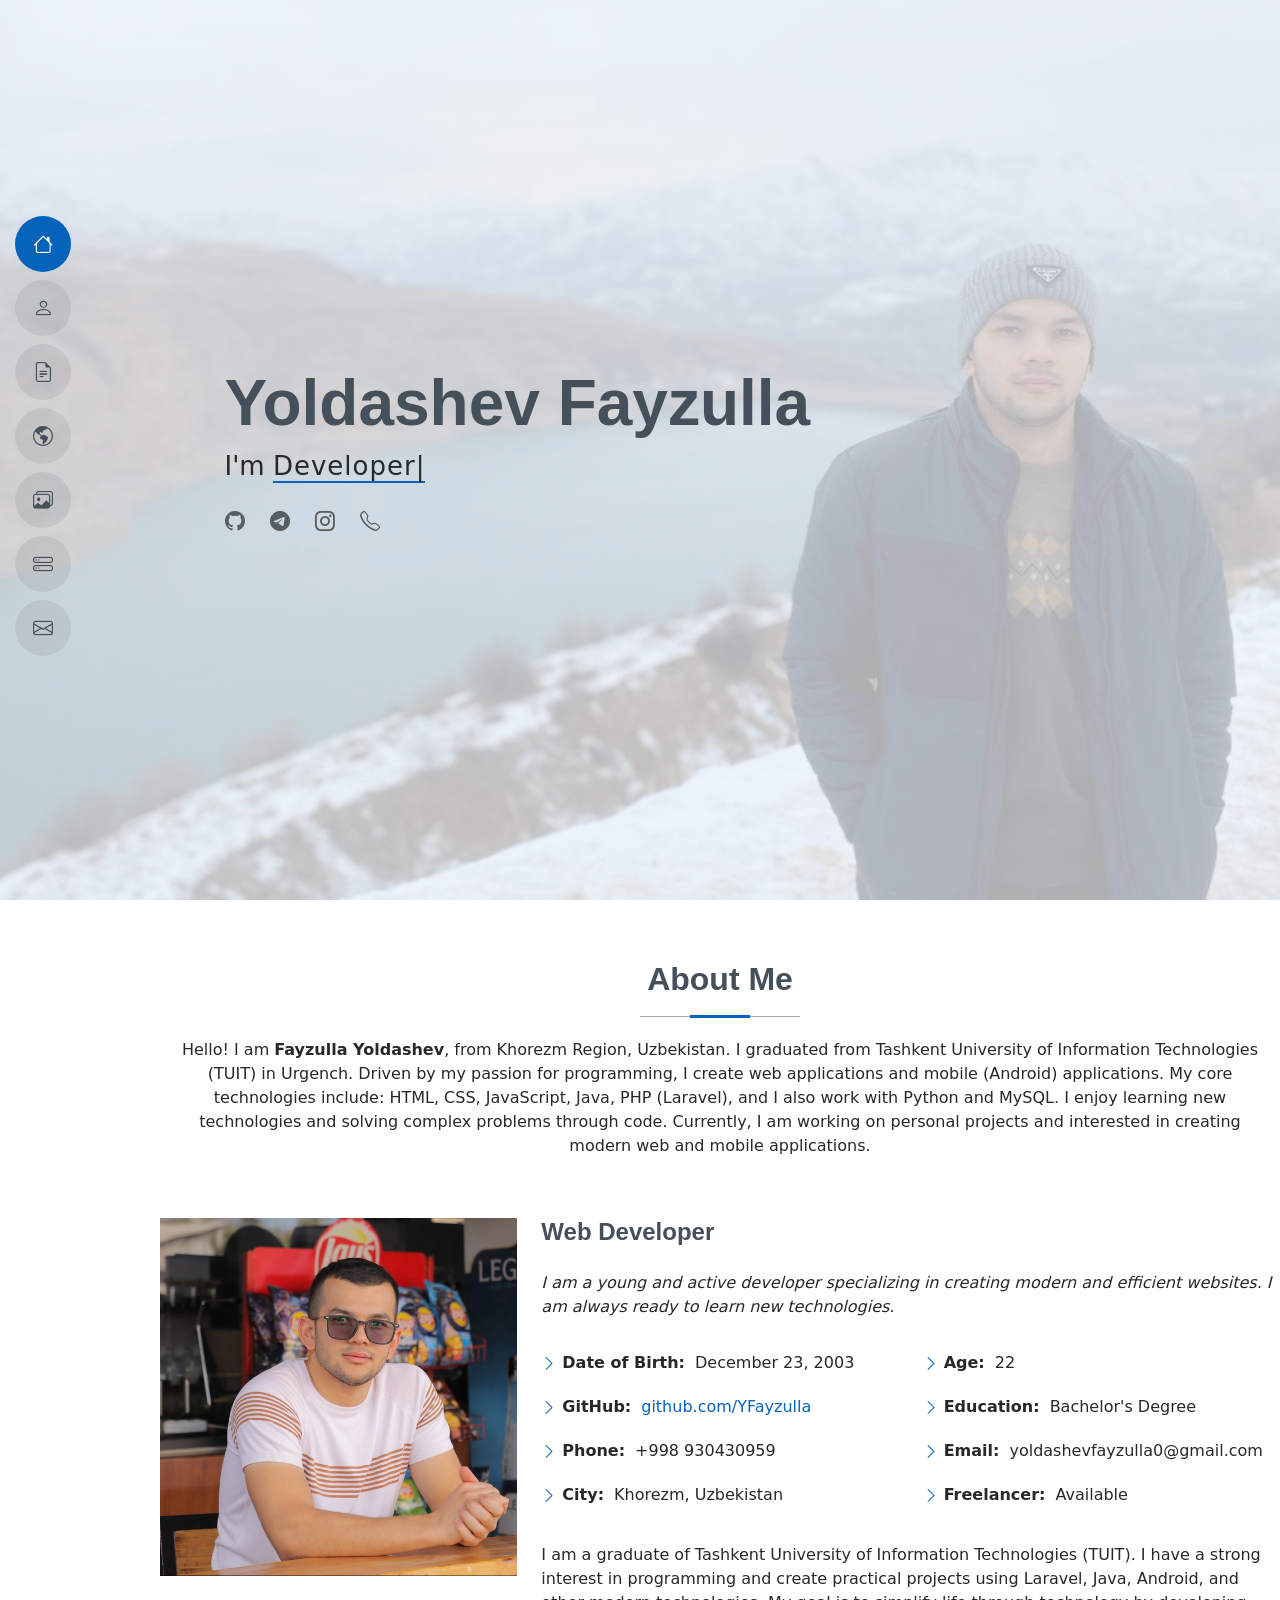
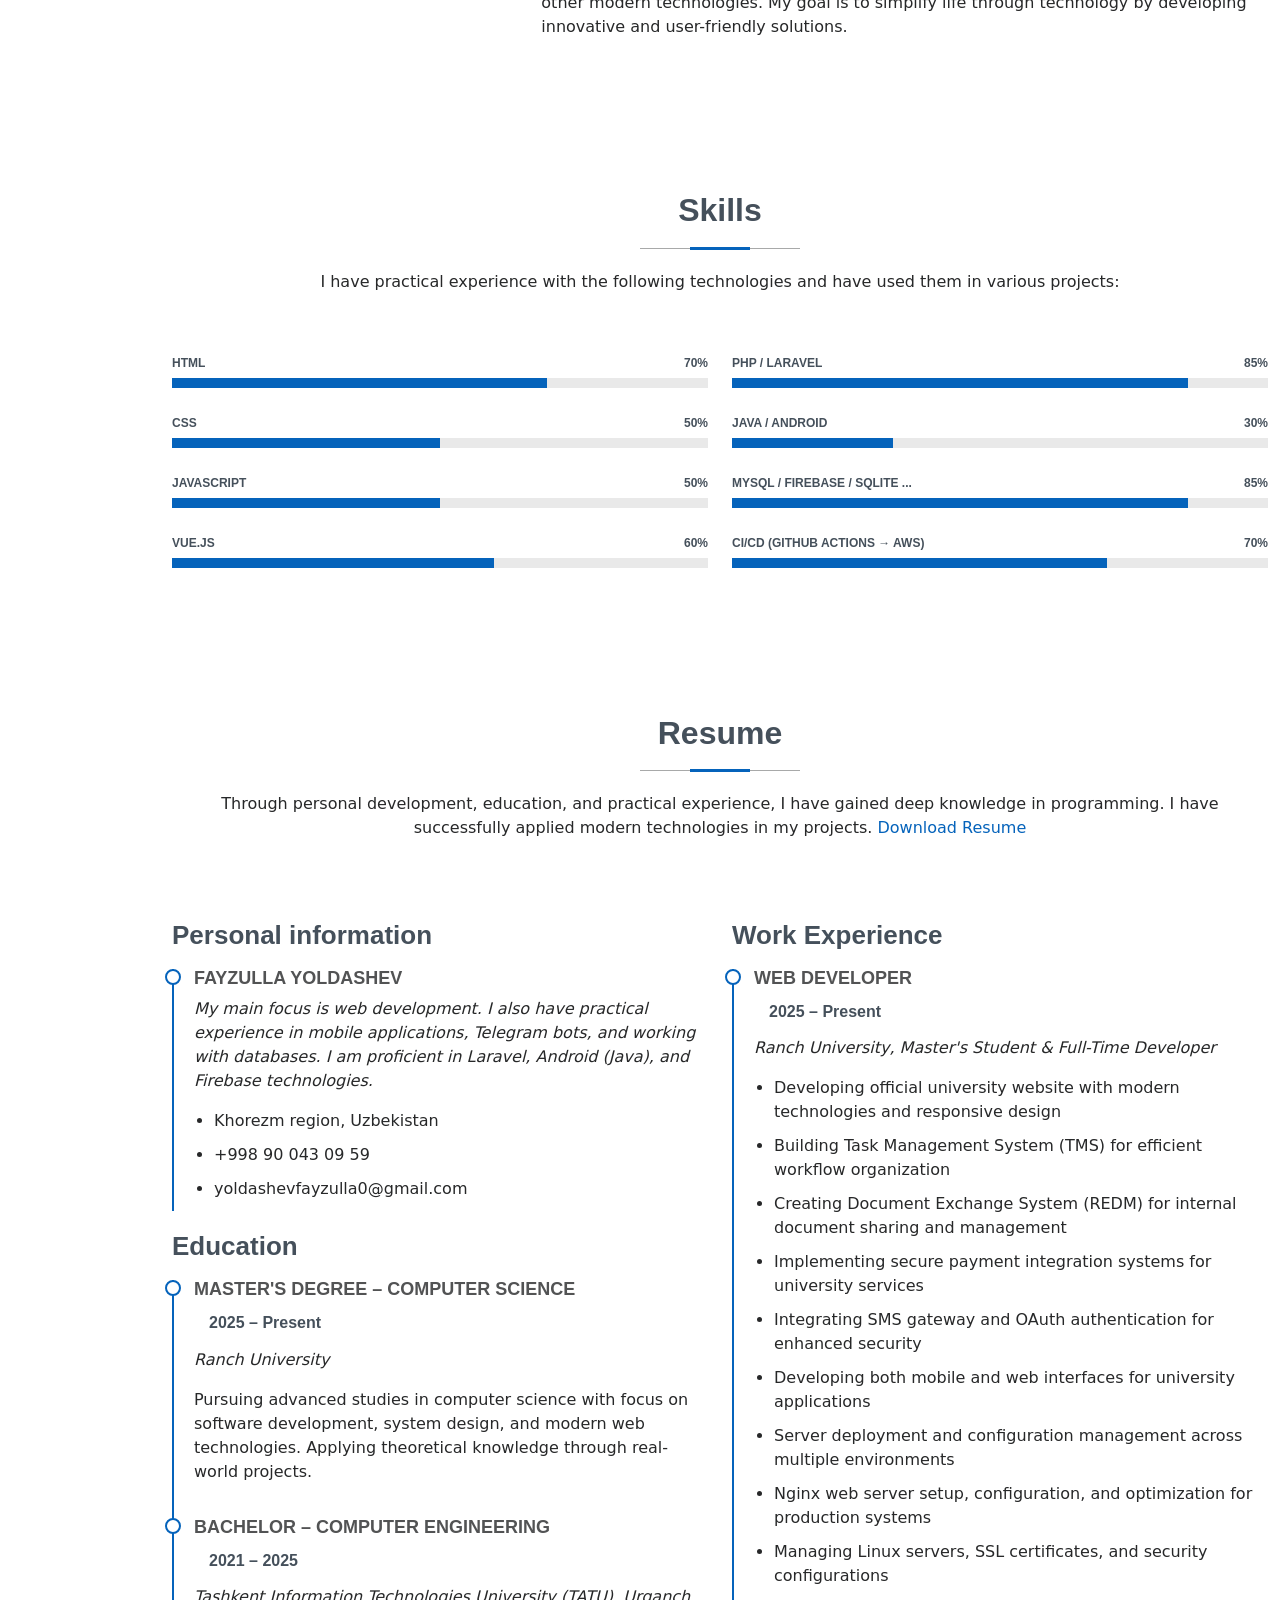
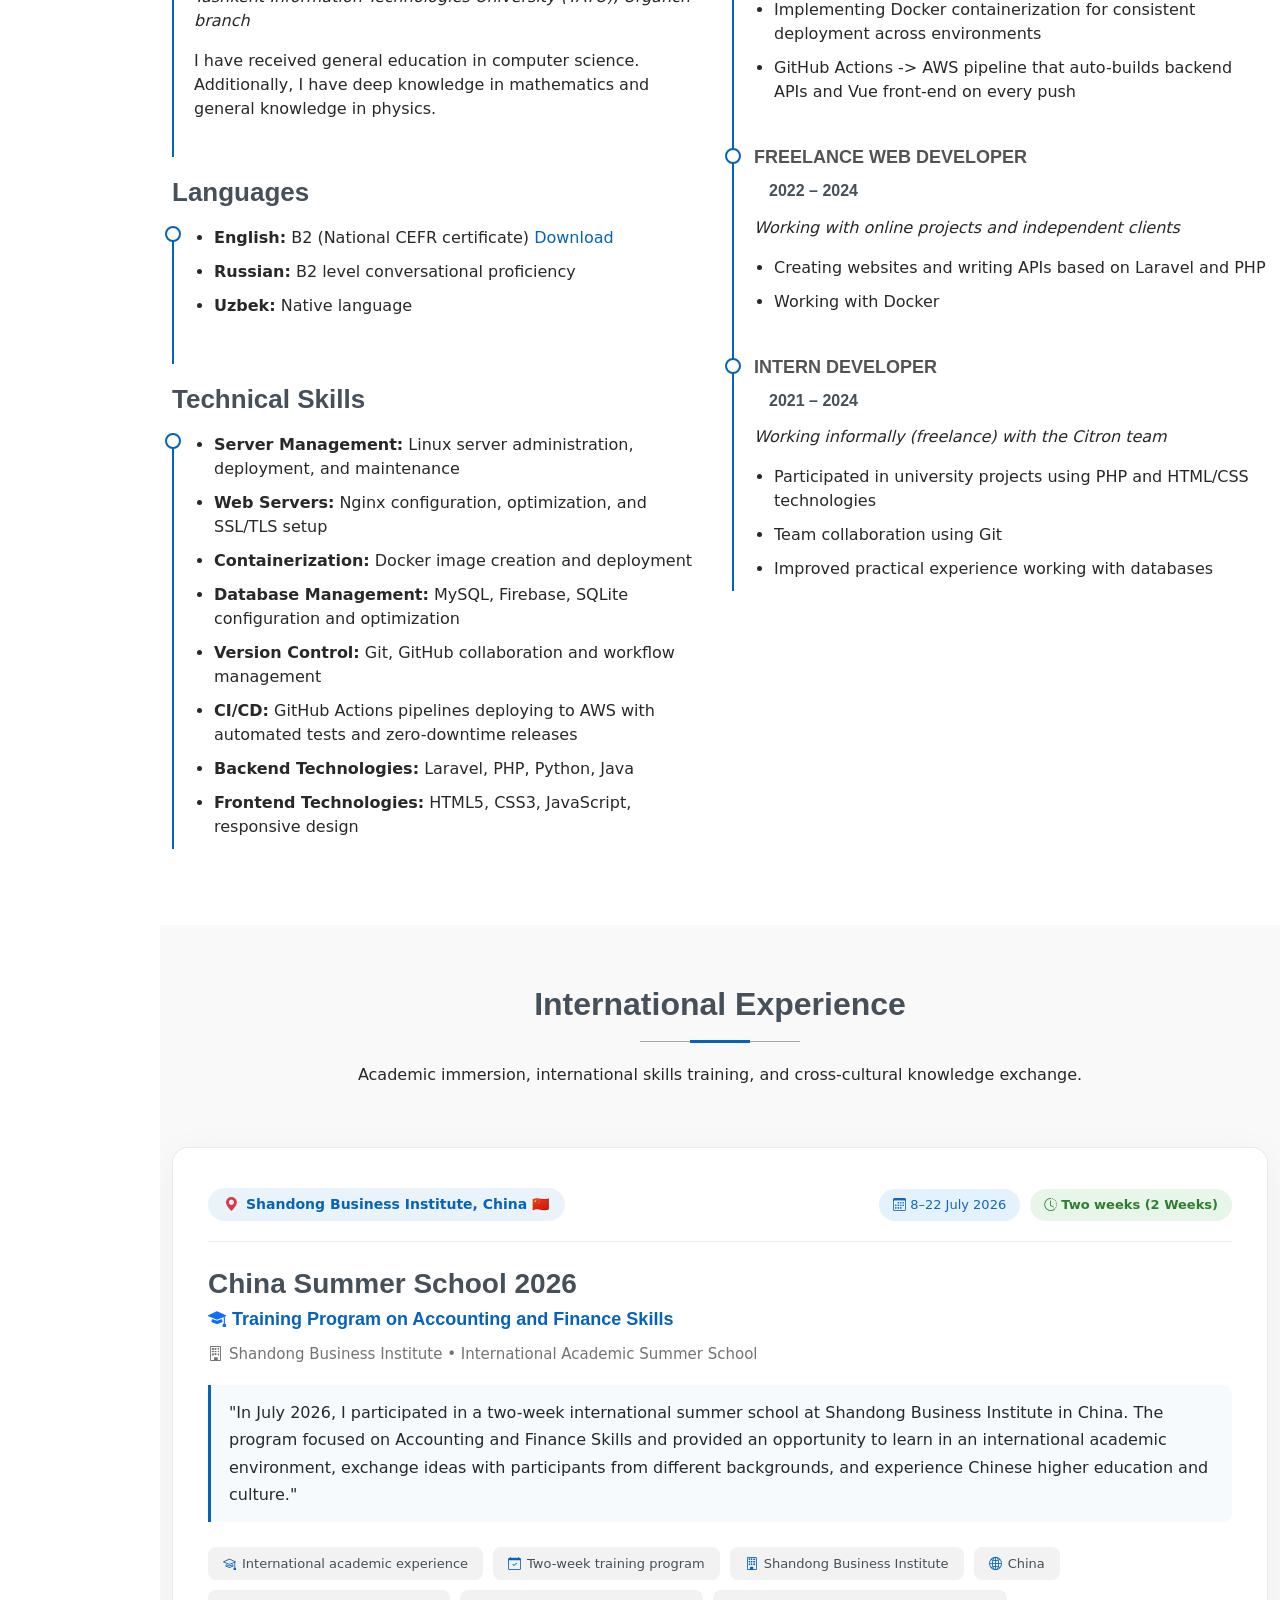
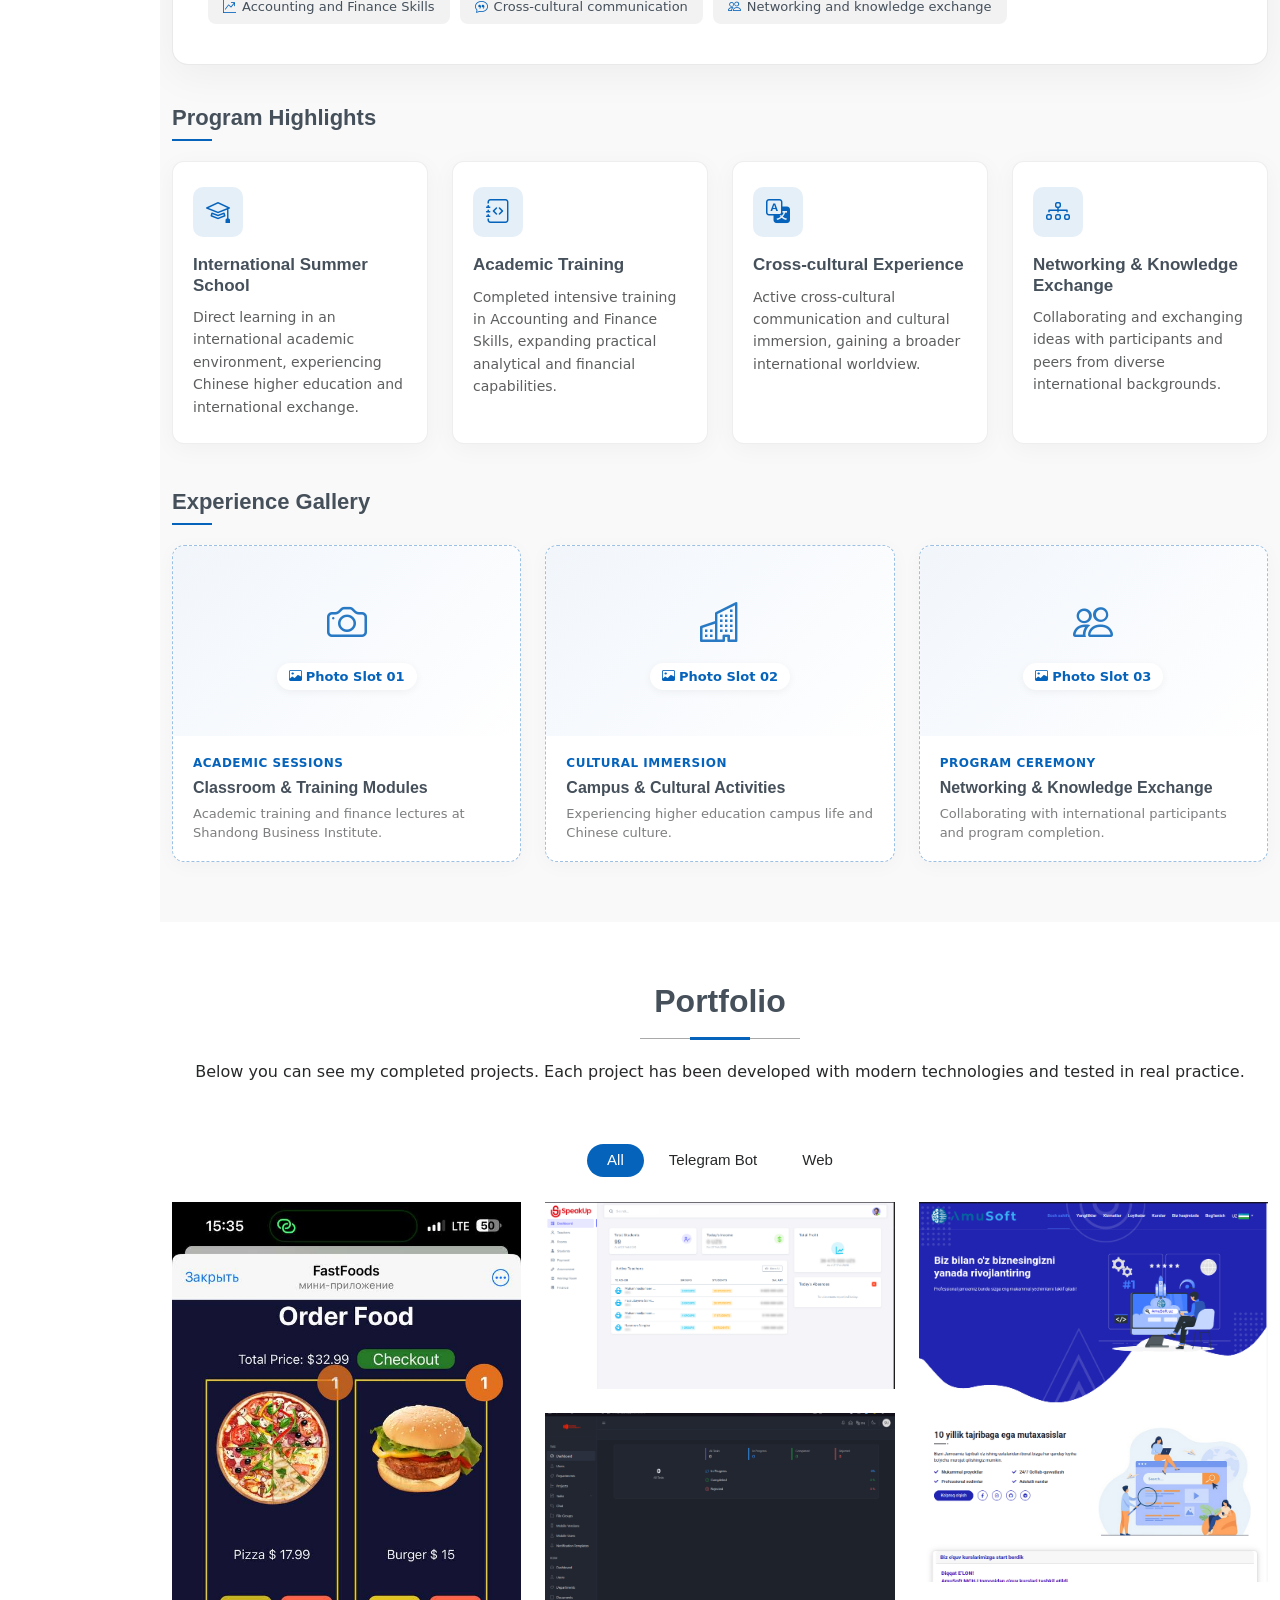
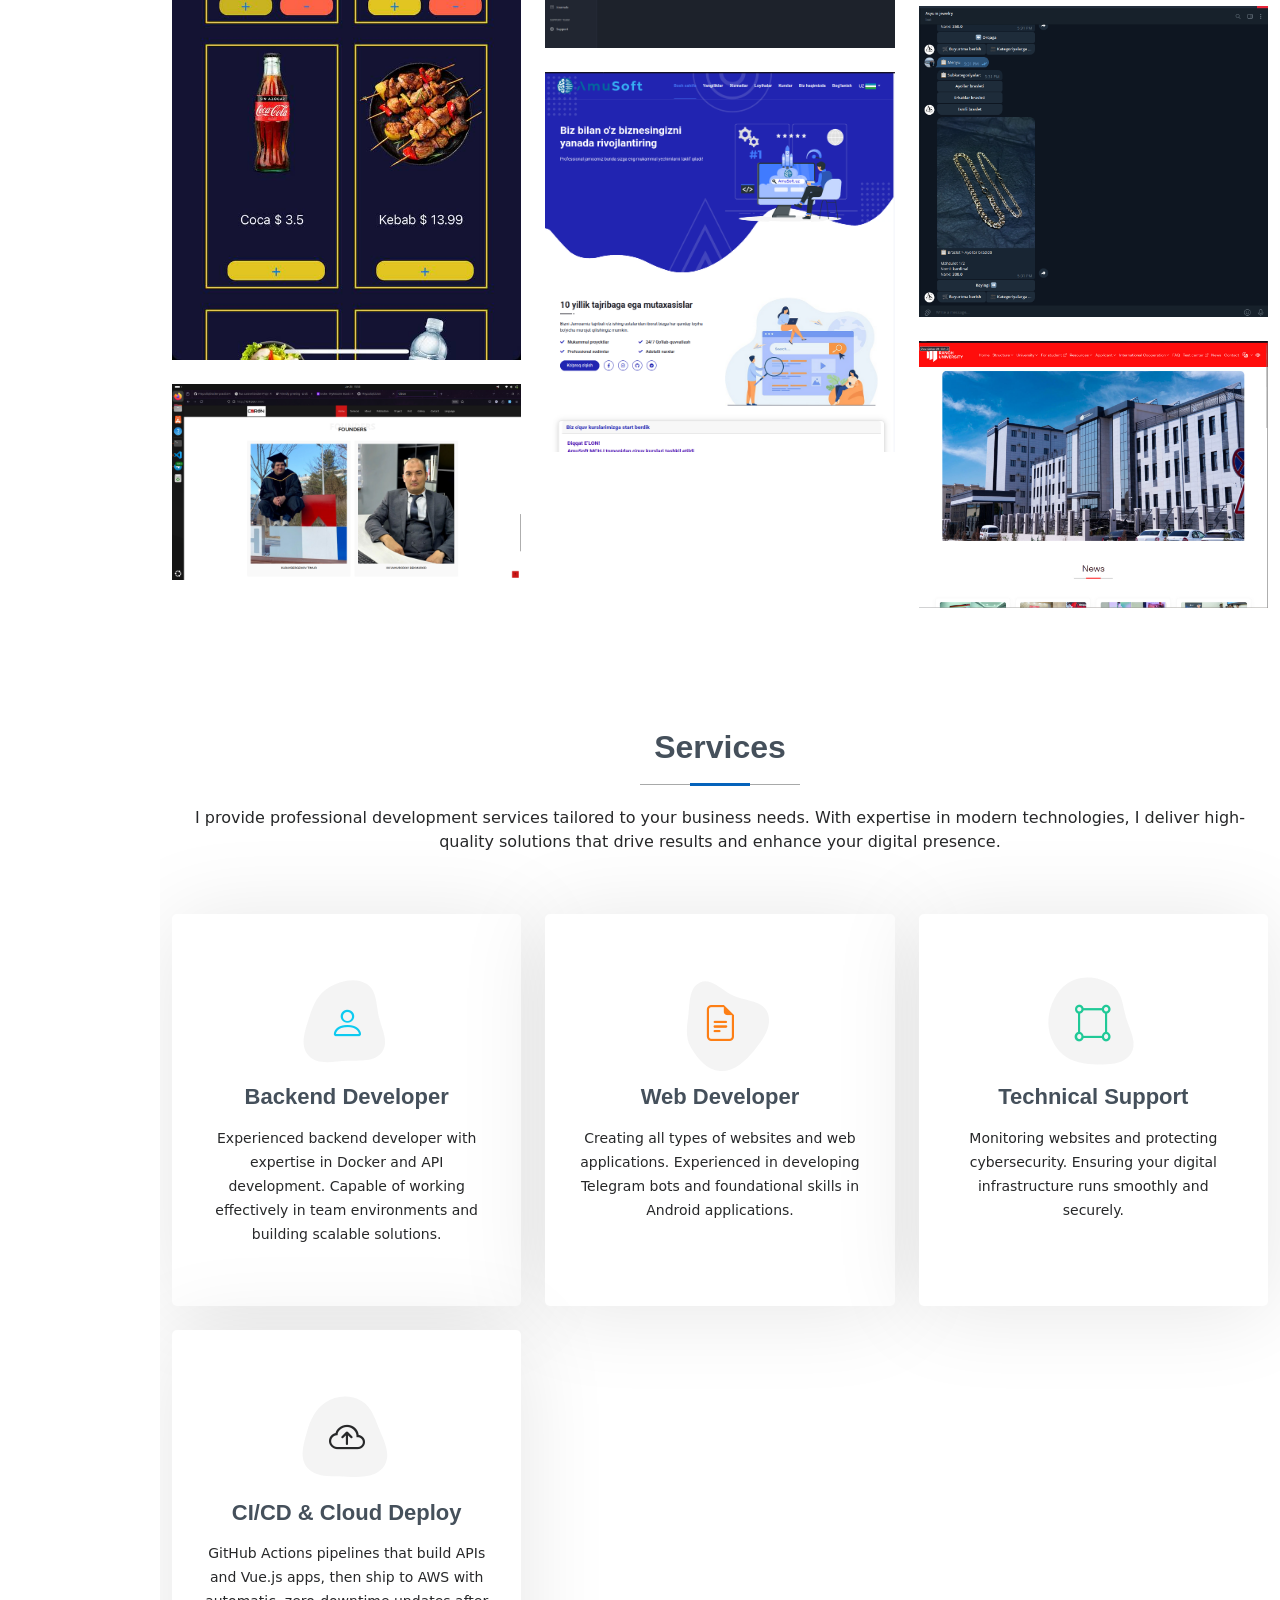
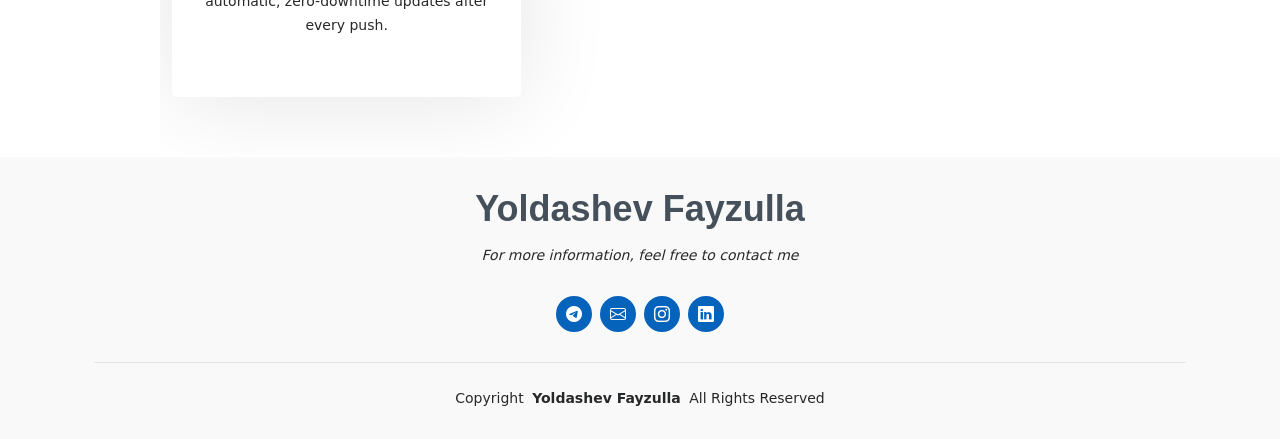
==== commit d1af2513: "feat: add International Experience section for China Summer School 2026" ====
--- a/index.html
+++ b/index.html
@@ -4,9 +4,9 @@
 <head>
   <meta charset="utf-8">
   <meta content="width=device-width, initial-scale=1.0" name="viewport">
-  <title>Index - MyResume Bootstrap Template</title>
-  <meta content="" name="description">
-  <meta content="" name="keywords">
+  <title>Yoldashev Fayzulla | Software Engineer & Web Developer</title>
+  <meta content="Personal portfolio of Fayzulla Yoldashev, Software Engineer and Web Developer specializing in backend APIs, Vue.js, Laravel, cloud deployments, and international academic experience." name="description">
+  <meta content="Fayzulla Yoldashev, Software Engineer, Web Developer, Laravel, Vue.js, Shandong Business Institute, China Summer School, Accounting and Finance Skills, Portfolio" name="keywords">
 
   <!-- Favicons -->
   <link href="assets/img/favicon.png" rel="icon">
@@ -47,6 +47,7 @@
         <li><a href="#hero" class="active"><i class="bi bi-house navicon"></i><span>Home</span></a></li>
         <li><a href="#about"><i class="bi bi-person navicon"></i><span>About</span></a></li>
         <li><a href="#resume"><i class="bi bi-file-earmark-text navicon"></i><span>Resume</span></a></li>
+        <li><a href="#international-experience"><i class="bi bi-globe-americas navicon"></i><span>International</span></a></li>
         <li><a href="#portfolio"><i class="bi bi-images navicon"></i><span>Portfolio</span></a></li>
         <li><a href="#services"><i class="bi bi-hdd-stack navicon"></i><span>Services</span></a></li>
         <li><a href="#contact"><i class="bi bi-envelope navicon"></i><span>Contact</span></a></li>
@@ -372,6 +373,162 @@
 
 </section><!-- /Resume Section -->
 
+    <!-- International Experience Section -->
+    <section id="international-experience" class="international-experience section light-background">
+
+      <!-- Section Title -->
+      <div class="container section-title" data-aos="fade-up">
+        <h2>International Experience</h2>
+        <p>Academic immersion, international skills training, and cross-cultural knowledge exchange.</p>
+      </div><!-- End Section Title -->
+
+      <div class="container" data-aos="fade-up" data-aos-delay="100">
+
+        <!-- Main Featured Experience Card -->
+        <div class="main-experience-card" data-aos="fade-up" data-aos-delay="150">
+          <div class="card-header-meta">
+            <span class="location-badge">
+              <i class="bi bi-geo-alt-fill text-danger"></i>
+              <span><strong>Shandong Business Institute, China</strong> 🇨🇳</span>
+            </span>
+            <div class="meta-chips">
+              <span class="badge-chip date"><i class="bi bi-calendar3 me-1"></i>8–22 July 2026</span>
+              <span class="badge-chip duration"><i class="bi bi-clock-history me-1"></i>Two weeks (2 Weeks)</span>
+            </div>
+          </div>
+
+          <div class="card-body-content">
+            <h3 class="experience-title">China Summer School 2026</h3>
+            <h4 class="program-track">
+              <i class="bi bi-mortarboard-fill text-primary"></i>
+              <span>Training Program on Accounting and Finance Skills</span>
+            </h4>
+            <p class="institution-name">
+              <i class="bi bi-building"></i>
+              <span>Shandong Business Institute &bull; International Academic Summer School</span>
+            </p>
+
+            <div class="experience-desc">
+              "In July 2026, I participated in a two-week international summer school at Shandong Business Institute in China. The program focused on Accounting and Finance Skills and provided an opportunity to learn in an international academic environment, exchange ideas with participants from different backgrounds, and experience Chinese higher education and culture."
+            </div>
+
+            <!-- Key Highlight Focus Pills -->
+            <div class="focus-pills-container">
+              <span class="focus-pill"><i class="bi bi-mortarboard"></i>International academic experience</span>
+              <span class="focus-pill"><i class="bi bi-calendar-check"></i>Two-week training program</span>
+              <span class="focus-pill"><i class="bi bi-building"></i>Shandong Business Institute</span>
+              <span class="focus-pill"><i class="bi bi-globe2"></i>China</span>
+              <span class="focus-pill"><i class="bi bi-graph-up-arrow"></i>Accounting and Finance Skills</span>
+              <span class="focus-pill"><i class="bi bi-chat-quote"></i>Cross-cultural communication</span>
+              <span class="focus-pill"><i class="bi bi-people"></i>Networking and knowledge exchange</span>
+            </div>
+          </div>
+        </div><!-- End Main Experience Card -->
+
+        <!-- Highlights Grid -->
+        <h4 class="highlights-title" data-aos="fade-up" data-aos-delay="100">Program Highlights</h4>
+        <div class="row gy-4 mb-4">
+
+          <div class="col-lg-3 col-md-6" data-aos="fade-up" data-aos-delay="200">
+            <div class="highlight-item">
+              <div class="highlight-icon">
+                <i class="bi bi-mortarboard"></i>
+              </div>
+              <h5>International Summer School</h5>
+              <p>Direct learning in an international academic environment, experiencing Chinese higher education and international exchange.</p>
+            </div>
+          </div><!-- End Highlight Item -->
+
+          <div class="col-lg-3 col-md-6" data-aos="fade-up" data-aos-delay="300">
+            <div class="highlight-item">
+              <div class="highlight-icon">
+                <i class="bi bi-journal-code"></i>
+              </div>
+              <h5>Academic Training</h5>
+              <p>Completed intensive training in Accounting and Finance Skills, expanding practical analytical and financial capabilities.</p>
+            </div>
+          </div><!-- End Highlight Item -->
+
+          <div class="col-lg-3 col-md-6" data-aos="fade-up" data-aos-delay="400">
+            <div class="highlight-item">
+              <div class="highlight-icon">
+                <i class="bi bi-translate"></i>
+              </div>
+              <h5>Cross-cultural Experience</h5>
+              <p>Active cross-cultural communication and cultural immersion, gaining a broader international worldview.</p>
+            </div>
+          </div><!-- End Highlight Item -->
+
+          <div class="col-lg-3 col-md-6" data-aos="fade-up" data-aos-delay="500">
+            <div class="highlight-item">
+              <div class="highlight-icon">
+                <i class="bi bi-diagram-3"></i>
+              </div>
+              <h5>Networking & Knowledge Exchange</h5>
+              <p>Collaborating and exchanging ideas with participants and peers from diverse international backgrounds.</p>
+            </div>
+          </div><!-- End Highlight Item -->
+
+        </div><!-- End Highlights Row -->
+
+        <!-- Photo & Media Gallery Placeholders -->
+        <h4 class="gallery-section-title" data-aos="fade-up" data-aos-delay="100">Experience Gallery</h4>
+        <div class="row gy-4" data-aos="fade-up" data-aos-delay="200">
+
+          <!-- Photo Slot 1: Academic Sessions -->
+          <div class="col-lg-4 col-md-6">
+            <div class="gallery-placeholder-card">
+              <!-- To insert photo later, replace placeholder-box with: <img src="assets/img/china/academic.jpg" class="img-fluid" alt="Academic Sessions at Shandong Business Institute"> -->
+              <div class="gallery-placeholder-box">
+                <i class="bi bi-camera gallery-placeholder-icon"></i>
+                <span class="gallery-placeholder-label"><i class="bi bi-image me-1"></i>Photo Slot 01</span>
+              </div>
+              <div class="gallery-card-body">
+                <span class="gallery-card-category">Academic Sessions</span>
+                <h5 class="gallery-card-title">Classroom & Training Modules</h5>
+                <p class="gallery-card-subtitle">Academic training and finance lectures at Shandong Business Institute.</p>
+              </div>
+            </div>
+          </div><!-- End Photo Slot 1 -->
+
+          <!-- Photo Slot 2: Cultural Immersion -->
+          <div class="col-lg-4 col-md-6">
+            <div class="gallery-placeholder-card">
+              <!-- To insert photo later, replace placeholder-box with: <img src="assets/img/china/cultural.jpg" class="img-fluid" alt="Campus and Cultural Experience"> -->
+              <div class="gallery-placeholder-box">
+                <i class="bi bi-buildings gallery-placeholder-icon"></i>
+                <span class="gallery-placeholder-label"><i class="bi bi-image me-1"></i>Photo Slot 02</span>
+              </div>
+              <div class="gallery-card-body">
+                <span class="gallery-card-category">Cultural Immersion</span>
+                <h5 class="gallery-card-title">Campus & Cultural Activities</h5>
+                <p class="gallery-card-subtitle">Experiencing higher education campus life and Chinese culture.</p>
+              </div>
+            </div>
+          </div><!-- End Photo Slot 2 -->
+
+          <!-- Photo Slot 3: Networking & Ceremony -->
+          <div class="col-lg-4 col-md-6">
+            <div class="gallery-placeholder-card">
+              <!-- To insert photo later, replace placeholder-box with: <img src="assets/img/china/ceremony.jpg" class="img-fluid" alt="Program Ceremony and Networking"> -->
+              <div class="gallery-placeholder-box">
+                <i class="bi bi-people gallery-placeholder-icon"></i>
+                <span class="gallery-placeholder-label"><i class="bi bi-image me-1"></i>Photo Slot 03</span>
+              </div>
+              <div class="gallery-card-body">
+                <span class="gallery-card-category">Program Ceremony</span>
+                <h5 class="gallery-card-title">Networking & Knowledge Exchange</h5>
+                <p class="gallery-card-subtitle">Collaborating with international participants and program completion.</p>
+              </div>
+            </div>
+          </div><!-- End Photo Slot 3 -->
+
+        </div><!-- End Gallery Row -->
+
+      </div>
+
+    </section><!-- /International Experience Section -->
+
     <!-- Portfolio Section -->
     <section id="portfolio" class="portfolio section">
 
@@ -582,7 +739,7 @@
  
   </main>
 
-  <footer id="footer" class="footer position-relative light-background">
+  <footer id="contact" class="footer position-relative light-background">
     <div class="container">
       <h3 class="sitename">Yoldashev Fayzulla</h3>
       <p>For more information, feel free to contact me</p>
--- a/assets/css/main.css
+++ b/assets/css/main.css
@@ -757,6 +757,335 @@
 }
 
 /*--------------------------------------------------------------
+# International Experience Section
+--------------------------------------------------------------*/
+.international-experience .main-experience-card {
+  background-color: var(--surface-color);
+  border-radius: 16px;
+  padding: 40px 35px;
+  box-shadow: 0 10px 40px rgba(0, 0, 0, 0.05);
+  border: 1px solid color-mix(in srgb, var(--default-color), transparent 90%);
+  position: relative;
+  transition: all 0.3s ease;
+  margin-bottom: 40px;
+}
+
+.international-experience .main-experience-card:hover {
+  transform: translateY(-4px);
+  box-shadow: 0 15px 45px rgba(5, 99, 187, 0.09);
+  border-color: color-mix(in srgb, var(--accent-color), transparent 70%);
+}
+
+.international-experience .card-header-meta {
+  display: flex;
+  justify-content: space-between;
+  align-items: center;
+  flex-wrap: wrap;
+  gap: 12px;
+  padding-bottom: 20px;
+  border-bottom: 1px solid color-mix(in srgb, var(--default-color), transparent 92%);
+  margin-bottom: 25px;
+}
+
+.international-experience .location-badge {
+  display: inline-flex;
+  align-items: center;
+  gap: 8px;
+  background: color-mix(in srgb, var(--accent-color), transparent 92%);
+  color: var(--accent-color);
+  padding: 6px 16px;
+  border-radius: 50px;
+  font-size: 14px;
+  font-weight: 600;
+}
+
+.international-experience .meta-chips {
+  display: flex;
+  align-items: center;
+  flex-wrap: wrap;
+  gap: 10px;
+}
+
+.international-experience .badge-chip {
+  display: inline-flex;
+  align-items: center;
+  padding: 6px 14px;
+  border-radius: 50px;
+  font-size: 13px;
+  font-weight: 500;
+  background: color-mix(in srgb, var(--default-color), transparent 95%);
+  color: var(--default-color);
+}
+
+.international-experience .badge-chip.duration {
+  background: #e8f5e9;
+  color: #2e7d32;
+  font-weight: 600;
+}
+
+.international-experience .badge-chip.date {
+  background: #e3f2fd;
+  color: #1565c0;
+}
+
+.international-experience .card-body-content .experience-title {
+  font-size: 28px;
+  font-weight: 700;
+  color: var(--heading-color);
+  margin-bottom: 8px;
+}
+
+.international-experience .card-body-content .program-track {
+  font-size: 18px;
+  font-weight: 600;
+  color: var(--accent-color);
+  margin-bottom: 12px;
+  display: flex;
+  align-items: center;
+  flex-wrap: wrap;
+  gap: 6px;
+}
+
+.international-experience .card-body-content .institution-name {
+  font-size: 15px;
+  color: color-mix(in srgb, var(--default-color), transparent 35%);
+  margin-bottom: 20px;
+  display: flex;
+  align-items: center;
+  gap: 6px;
+}
+
+.international-experience .card-body-content .experience-desc {
+  font-size: 16px;
+  line-height: 1.7;
+  color: var(--default-color);
+  margin-bottom: 25px;
+  padding-left: 18px;
+  border-left: 3px solid var(--accent-color);
+  background: color-mix(in srgb, var(--accent-color), transparent 97%);
+  padding-top: 14px;
+  padding-bottom: 14px;
+  padding-right: 18px;
+  border-radius: 0 8px 8px 0;
+}
+
+.international-experience .focus-pills-container {
+  display: flex;
+  flex-wrap: wrap;
+  gap: 10px;
+  margin-top: 20px;
+}
+
+.international-experience .focus-pill {
+  display: inline-flex;
+  align-items: center;
+  gap: 6px;
+  font-size: 13px;
+  font-weight: 500;
+  background: color-mix(in srgb, var(--default-color), transparent 94%);
+  color: var(--heading-color);
+  padding: 6px 14px;
+  border-radius: 8px;
+  transition: all 0.2s ease;
+  border: 1px solid transparent;
+}
+
+.international-experience .focus-pill:hover {
+  background: var(--surface-color);
+  border-color: var(--accent-color);
+  color: var(--accent-color);
+  transform: translateY(-2px);
+}
+
+.international-experience .focus-pill i {
+  color: var(--accent-color);
+}
+
+/* Highlights Grid */
+.international-experience .highlights-title {
+  font-size: 22px;
+  font-weight: 700;
+  color: var(--heading-color);
+  margin-bottom: 20px;
+  position: relative;
+  padding-bottom: 10px;
+}
+
+.international-experience .highlights-title::after {
+  content: "";
+  position: absolute;
+  left: 0;
+  bottom: 0;
+  width: 40px;
+  height: 2px;
+  background: var(--accent-color);
+}
+
+.international-experience .highlight-item {
+  background-color: var(--surface-color);
+  padding: 25px 20px;
+  border-radius: 12px;
+  box-shadow: 0 5px 25px rgba(0, 0, 0, 0.04);
+  border: 1px solid color-mix(in srgb, var(--default-color), transparent 92%);
+  height: 100%;
+  transition: all 0.3s ease;
+  display: flex;
+  flex-direction: column;
+}
+
+.international-experience .highlight-item:hover {
+  transform: translateY(-4px);
+  box-shadow: 0 10px 30px rgba(5, 99, 187, 0.08);
+  border-color: color-mix(in srgb, var(--accent-color), transparent 75%);
+}
+
+.international-experience .highlight-icon {
+  width: 50px;
+  height: 50px;
+  border-radius: 10px;
+  background: color-mix(in srgb, var(--accent-color), transparent 90%);
+  color: var(--accent-color);
+  display: flex;
+  align-items: center;
+  justify-content: center;
+  font-size: 24px;
+  margin-bottom: 18px;
+  transition: all 0.3s ease;
+}
+
+.international-experience .highlight-item:hover .highlight-icon {
+  background: var(--accent-color);
+  color: var(--contrast-color);
+}
+
+.international-experience .highlight-item h5 {
+  font-size: 17px;
+  font-weight: 700;
+  margin-bottom: 10px;
+  color: var(--heading-color);
+}
+
+.international-experience .highlight-item p {
+  font-size: 14px;
+  line-height: 1.6;
+  color: color-mix(in srgb, var(--default-color), transparent 25%);
+  margin-bottom: 0;
+}
+
+/* Gallery Showcase Placeholder Area */
+.international-experience .gallery-section-title {
+  font-size: 22px;
+  font-weight: 700;
+  color: var(--heading-color);
+  margin-top: 45px;
+  margin-bottom: 20px;
+  position: relative;
+  padding-bottom: 10px;
+}
+
+.international-experience .gallery-section-title::after {
+  content: "";
+  position: absolute;
+  left: 0;
+  bottom: 0;
+  width: 40px;
+  height: 2px;
+  background: var(--accent-color);
+}
+
+.international-experience .gallery-placeholder-card {
+  background-color: var(--surface-color);
+  border-radius: 12px;
+  border: 1px dashed color-mix(in srgb, var(--accent-color), transparent 60%);
+  box-shadow: 0 4px 20px rgba(0, 0, 0, 0.03);
+  overflow: hidden;
+  height: 100%;
+  transition: all 0.3s ease;
+  display: flex;
+  flex-direction: column;
+}
+
+.international-experience .gallery-placeholder-card:hover {
+  transform: translateY(-4px);
+  border-color: var(--accent-color);
+  box-shadow: 0 10px 30px rgba(5, 99, 187, 0.08);
+}
+
+.international-experience .gallery-placeholder-box {
+  background: linear-gradient(135deg, color-mix(in srgb, var(--accent-color), transparent 94%) 0%, color-mix(in srgb, var(--surface-color), transparent 50%) 100%);
+  height: 190px;
+  display: flex;
+  flex-direction: column;
+  align-items: center;
+  justify-content: center;
+  text-align: center;
+  padding: 20px;
+  position: relative;
+}
+
+.international-experience .gallery-placeholder-icon {
+  font-size: 40px;
+  color: var(--accent-color);
+  margin-bottom: 10px;
+  opacity: 0.85;
+}
+
+.international-experience .gallery-placeholder-label {
+  font-size: 13px;
+  font-weight: 600;
+  color: var(--accent-color);
+  background: var(--surface-color);
+  padding: 4px 12px;
+  border-radius: 50px;
+  box-shadow: 0 2px 8px rgba(0, 0, 0, 0.05);
+}
+
+.international-experience .gallery-card-body {
+  padding: 18px 20px;
+  display: flex;
+  flex-direction: column;
+  flex-grow: 1;
+}
+
+.international-experience .gallery-card-category {
+  font-size: 12px;
+  text-transform: uppercase;
+  font-weight: 600;
+  letter-spacing: 0.5px;
+  color: var(--accent-color);
+  margin-bottom: 6px;
+}
+
+.international-experience .gallery-card-title {
+  font-size: 16px;
+  font-weight: 700;
+  color: var(--heading-color);
+  margin-bottom: 6px;
+}
+
+.international-experience .gallery-card-subtitle {
+  font-size: 13px;
+  color: color-mix(in srgb, var(--default-color), transparent 40%);
+  margin-bottom: 0;
+}
+
+@media (max-width: 768px) {
+  .international-experience .main-experience-card {
+    padding: 25px 20px;
+  }
+  .international-experience .card-body-content .experience-title {
+    font-size: 22px;
+  }
+  .international-experience .card-body-content .program-track {
+    font-size: 16px;
+  }
+  .international-experience .card-header-meta {
+    flex-direction: column;
+    align-items: flex-start;
+  }
+}
+
+/*--------------------------------------------------------------
 # Portfolio Section
 --------------------------------------------------------------*/
 .portfolio .portfolio-filters {
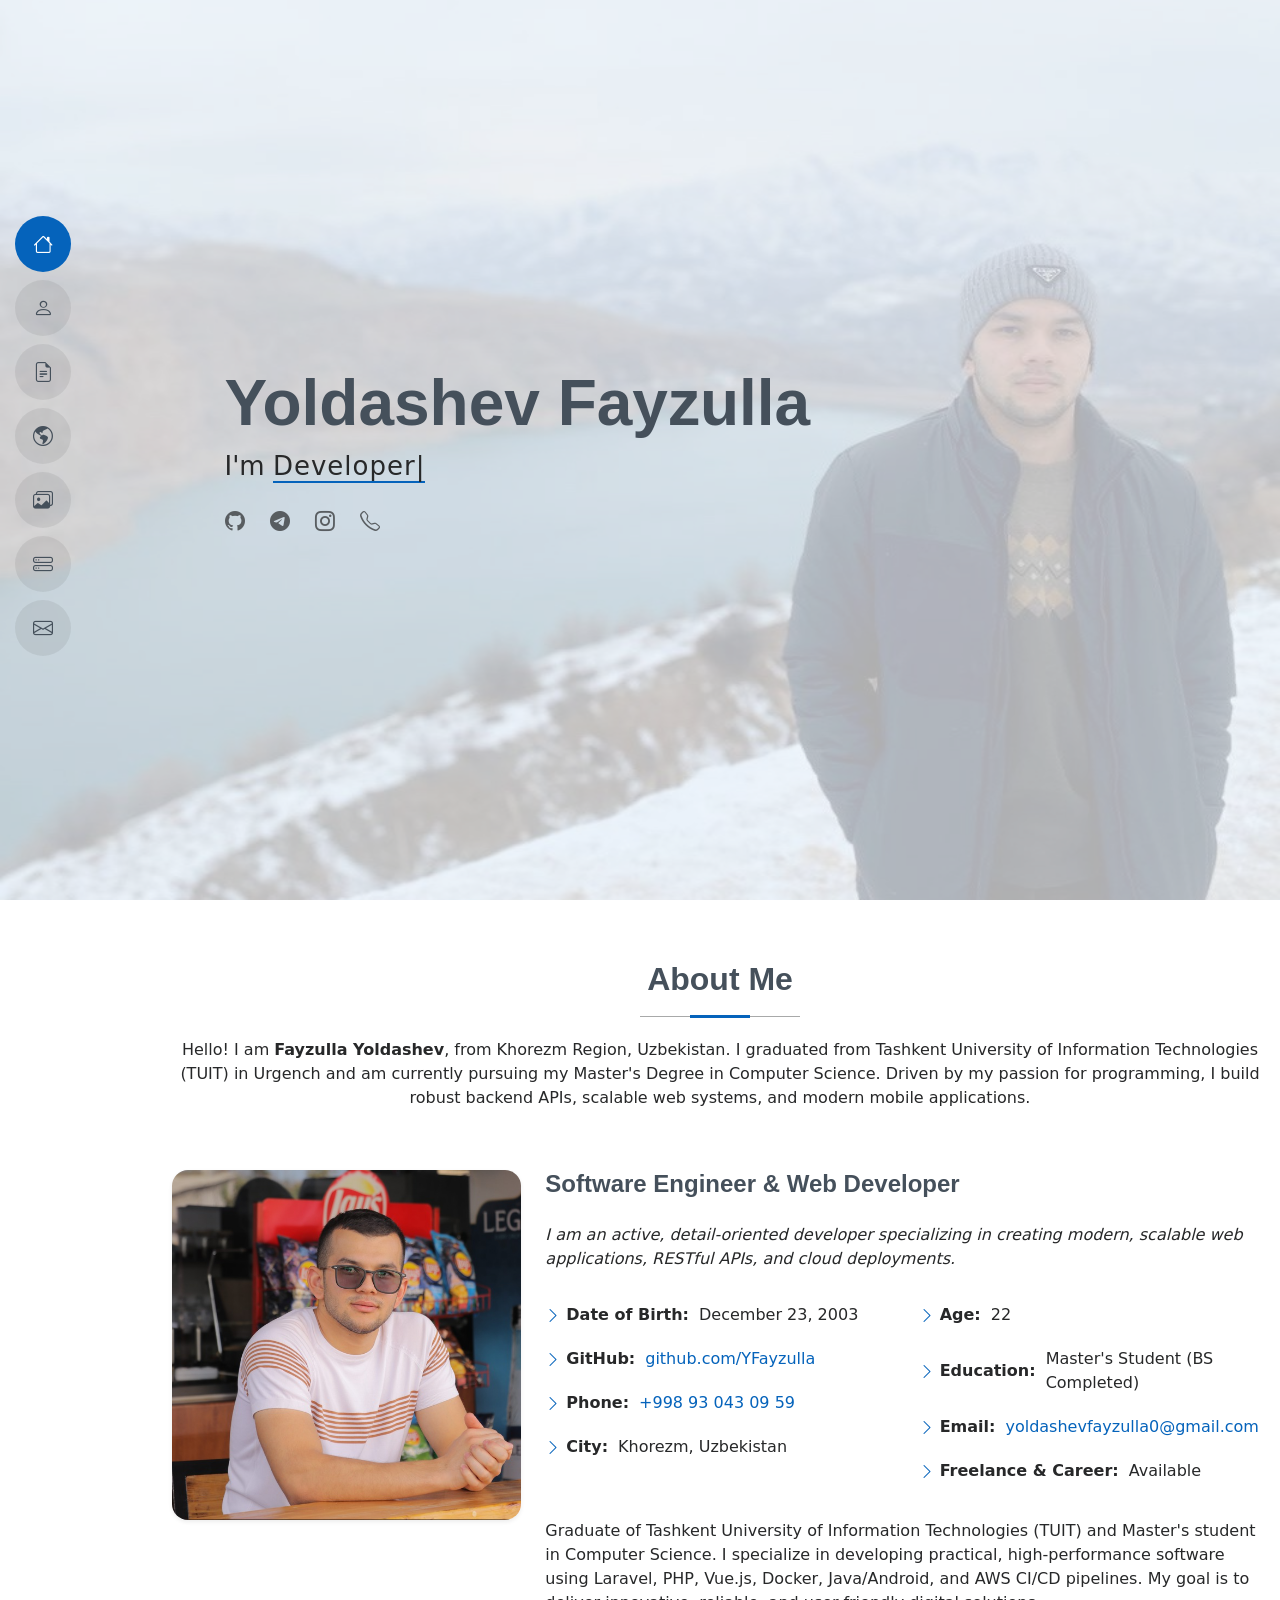
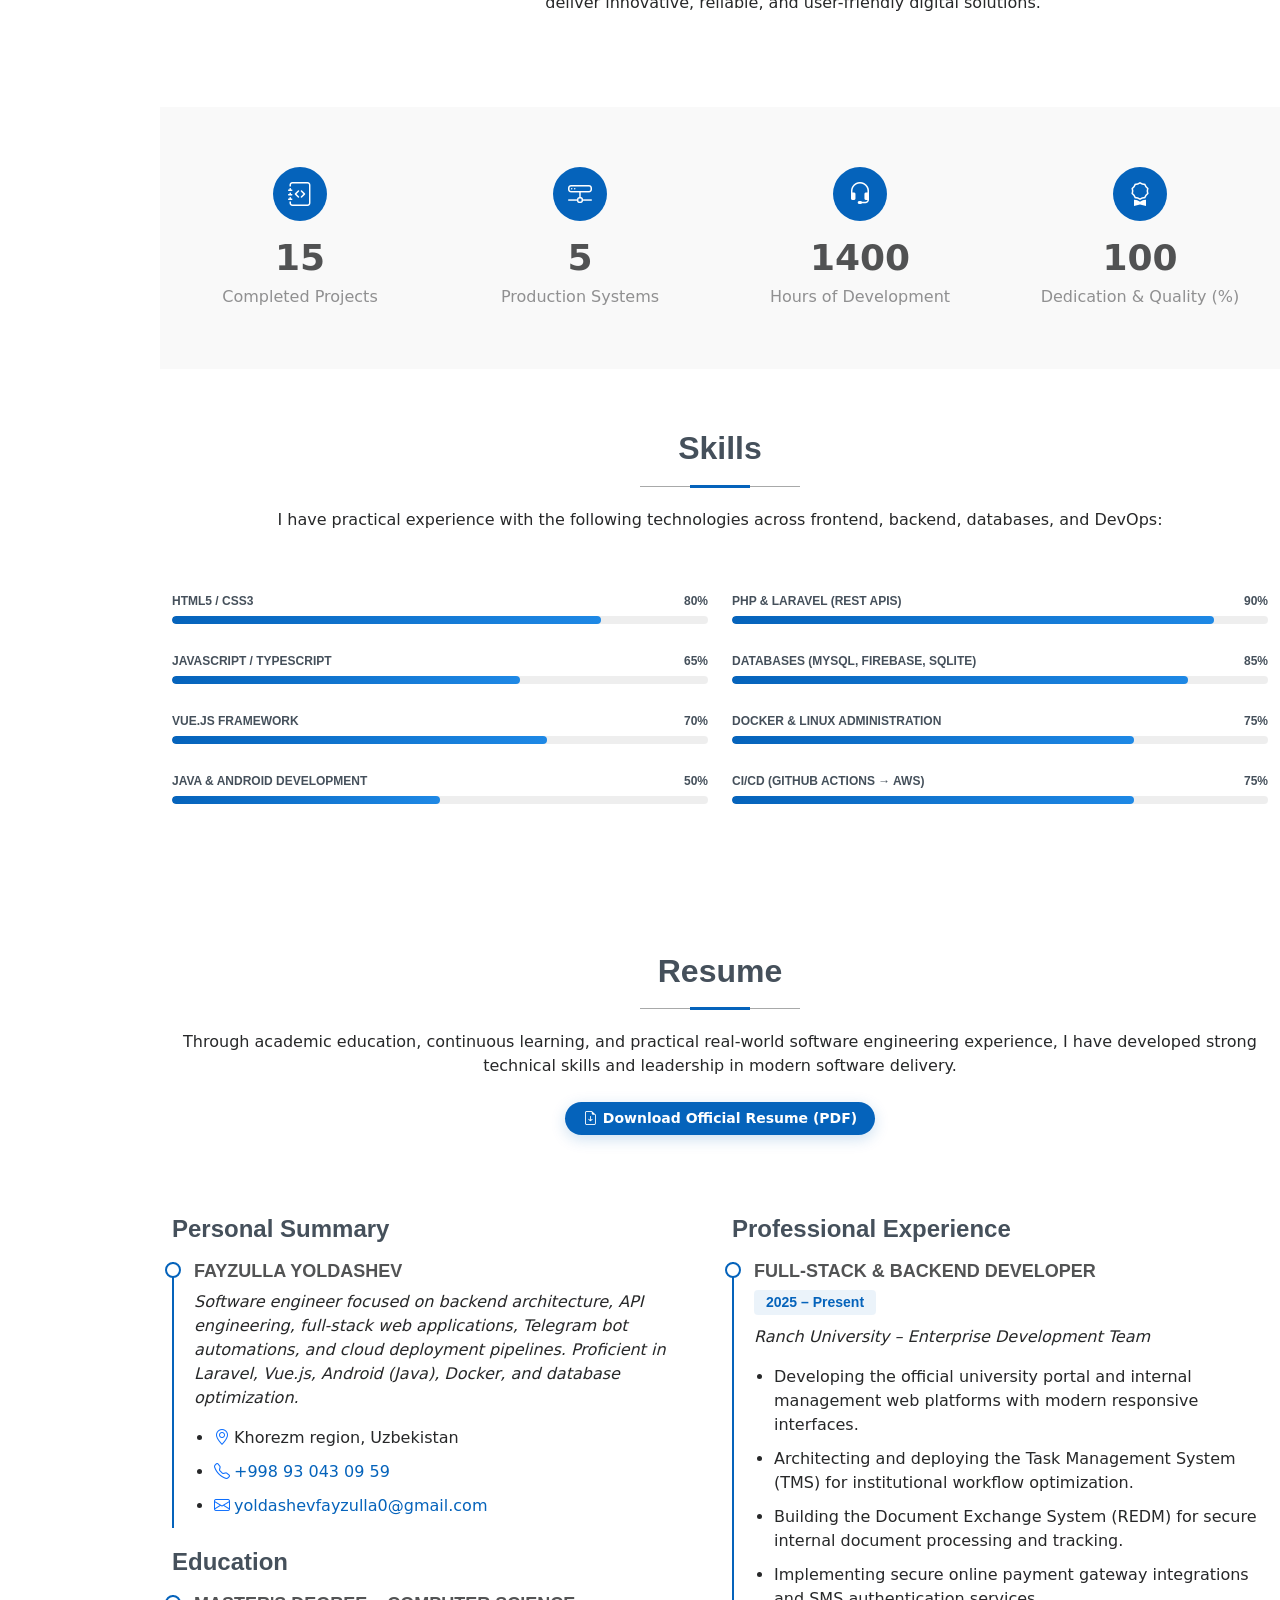
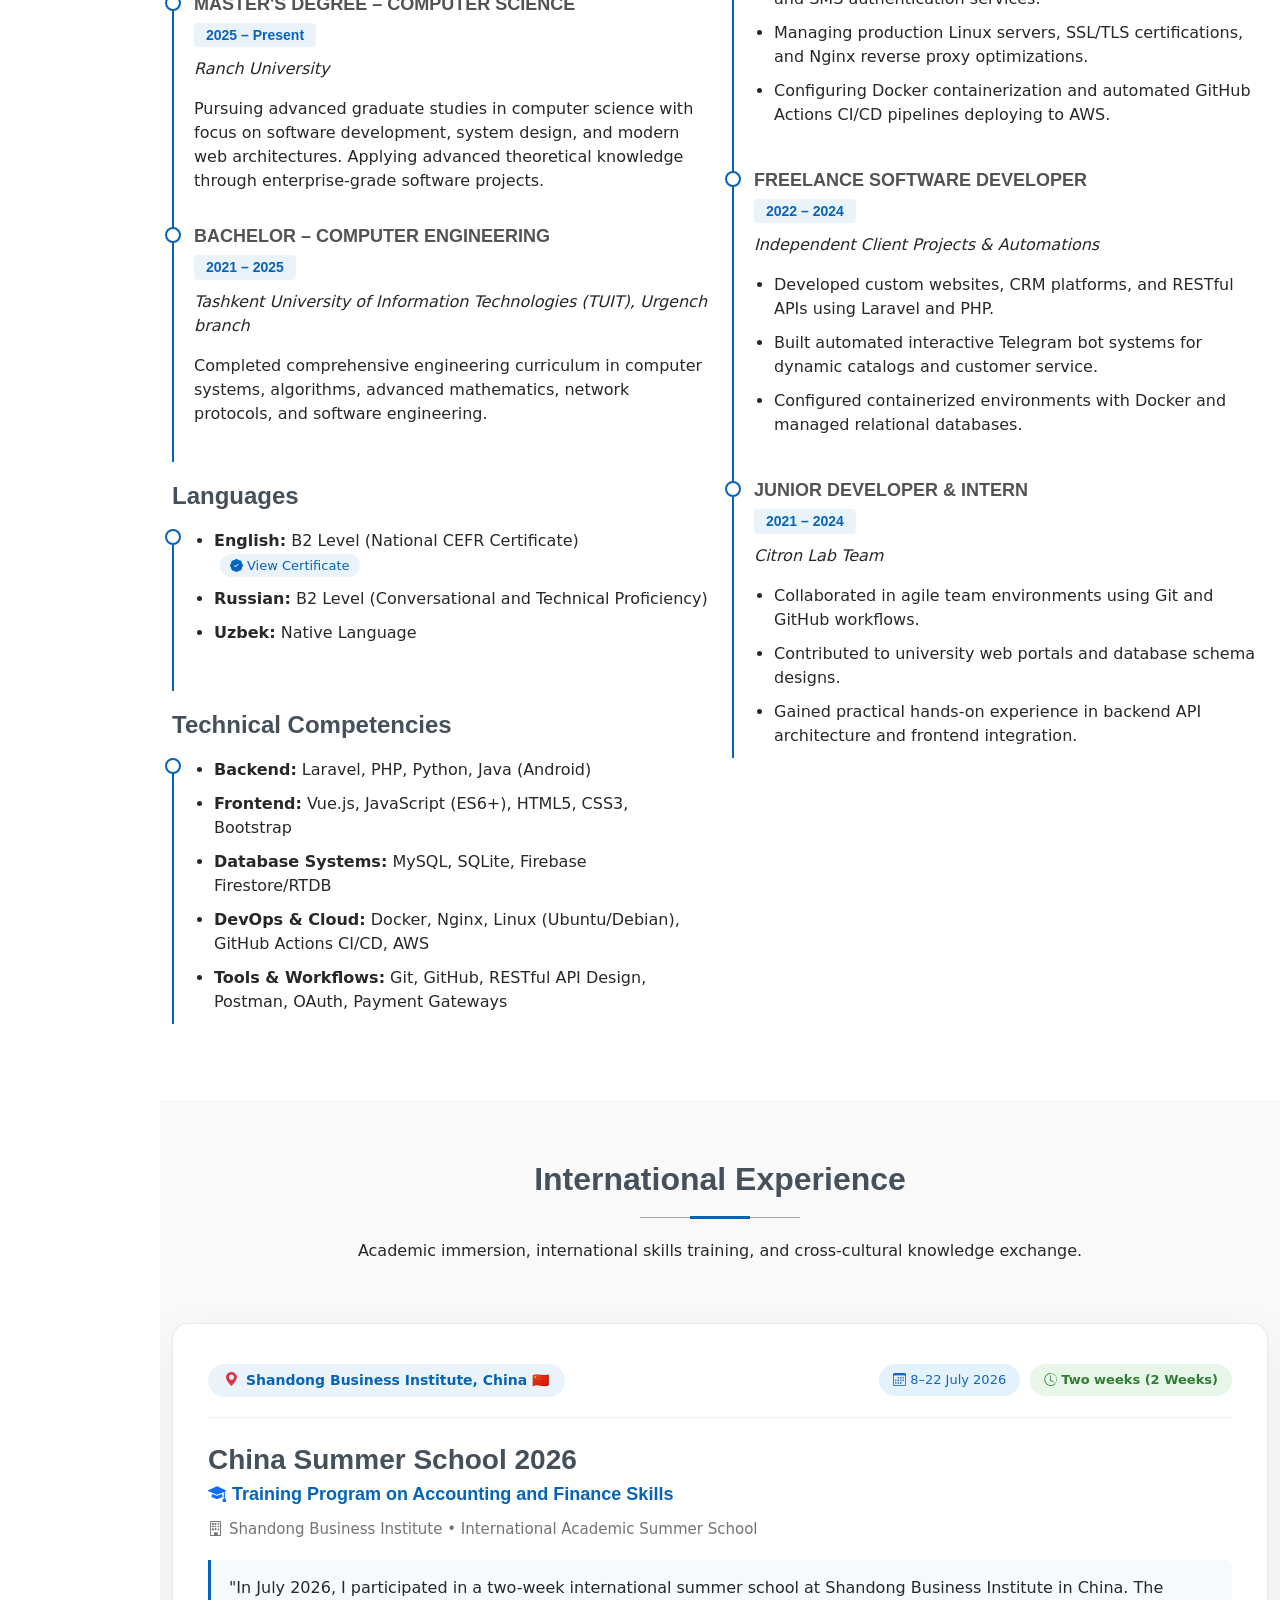
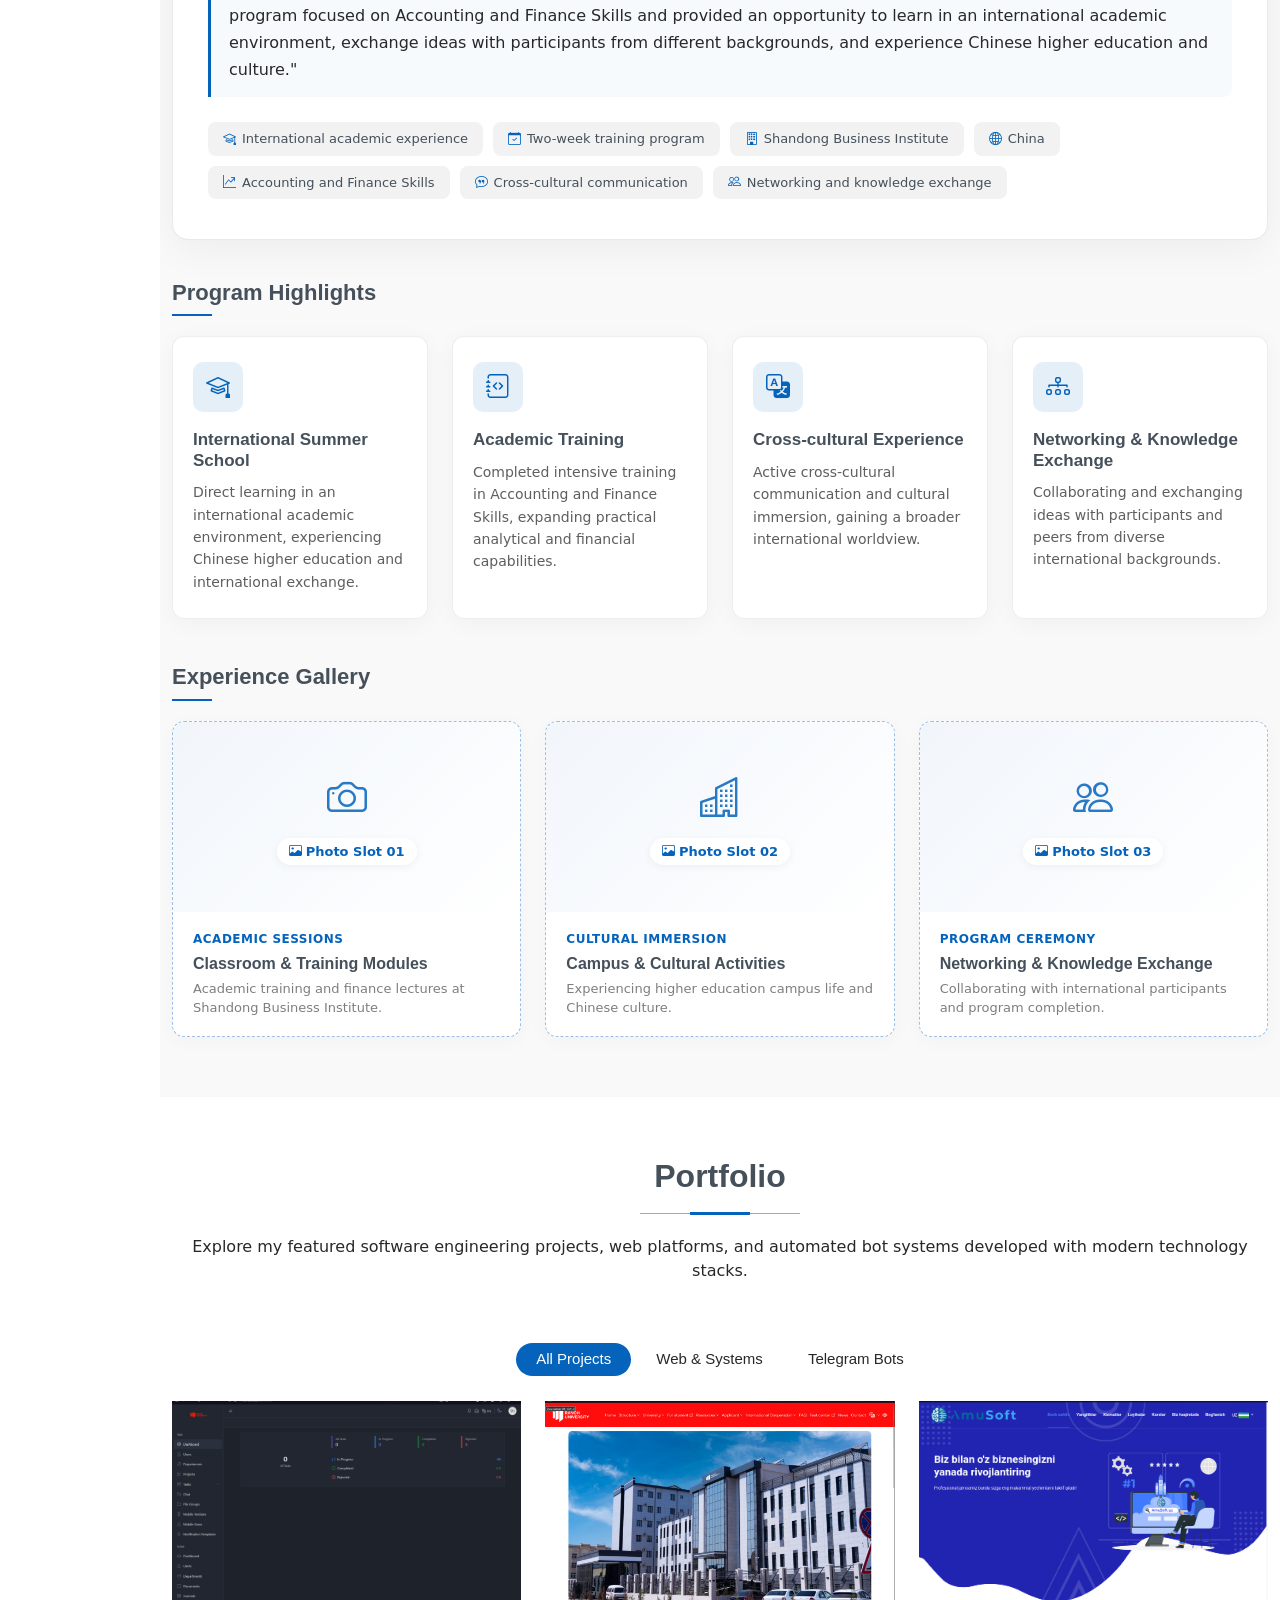
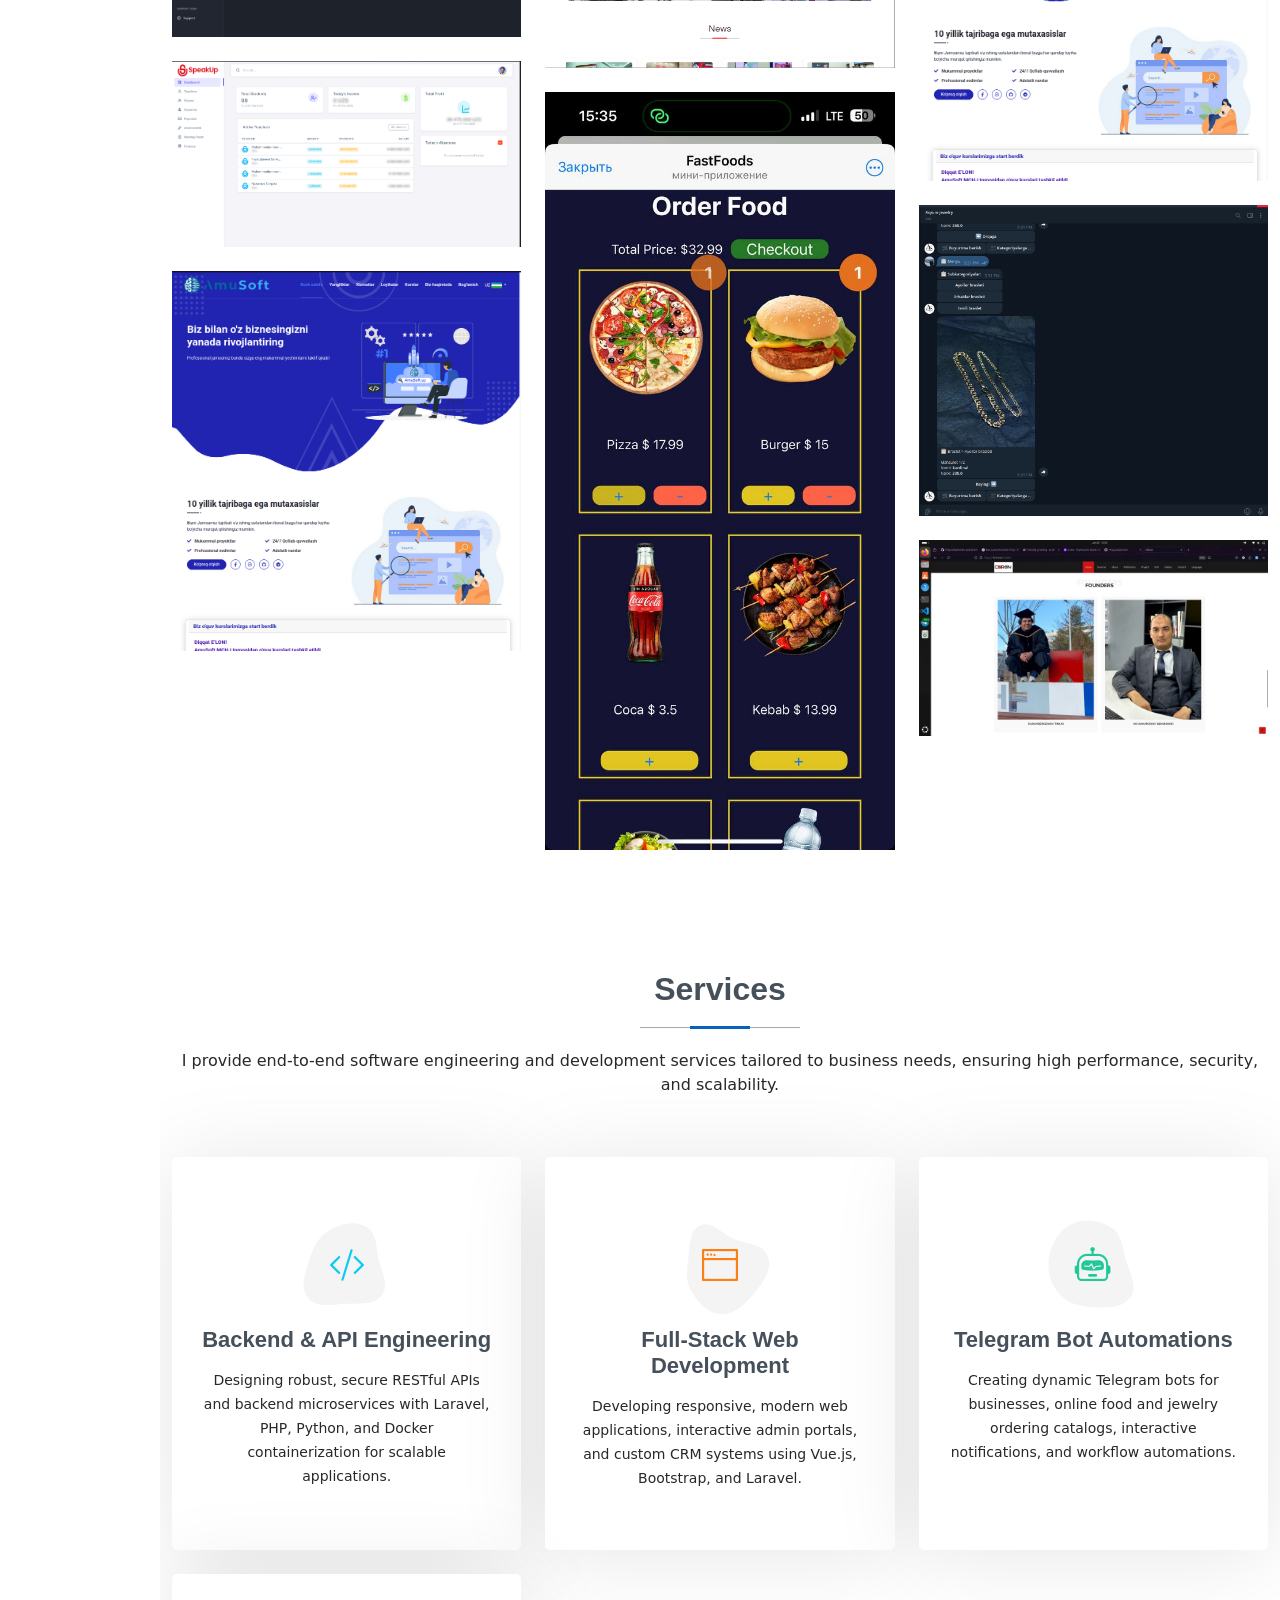
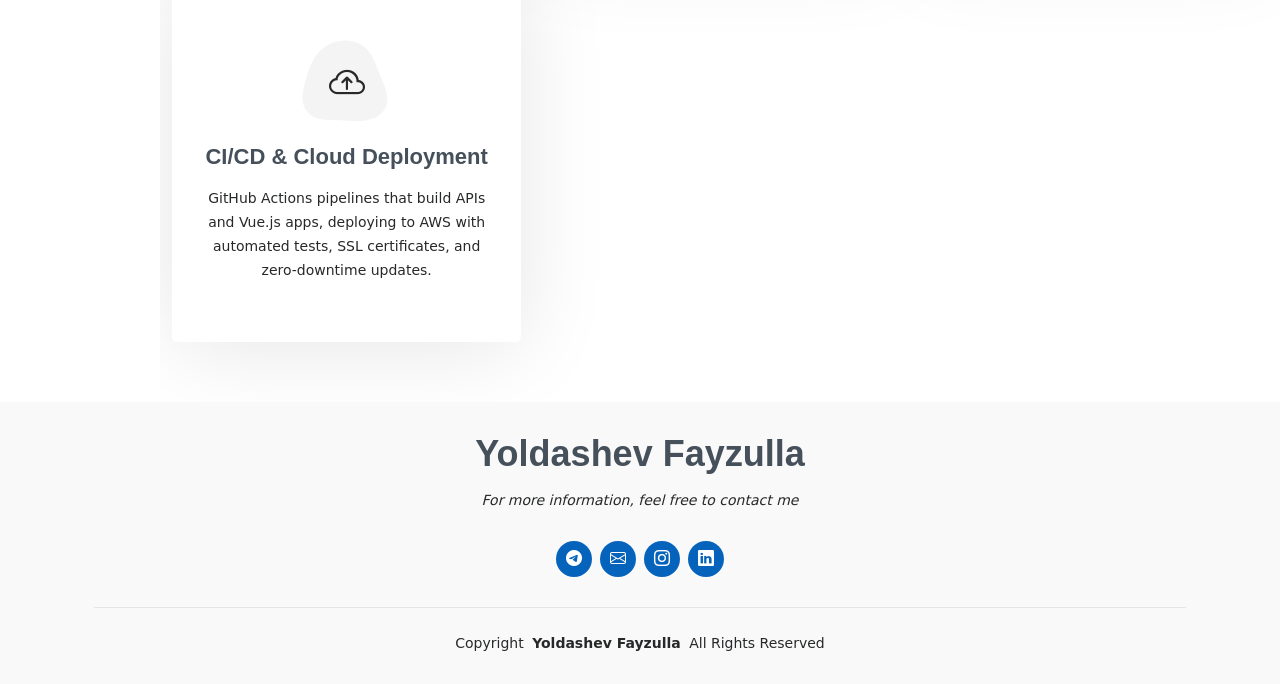
==== commit 4cffd6af: "fix & refactor: fix layout bugs, typos, modernize UI components and sync portfolio pages" ====
--- a/index.html
+++ b/index.html
@@ -86,102 +86,98 @@
       <!-- Section Title -->
       <div class="container section-title" data-aos="fade-up">
         <h2>About Me</h2>
-        <p>Hello!  
-          I am <strong>Fayzulla Yoldashev</strong>, from Khorezm Region, Uzbekistan.  
-          I graduated from Tashkent University of Information Technologies (TUIT) in Urgench.  
-          Driven by my passion for programming, I create web applications and mobile (Android) applications.  
-          My core technologies include: HTML, CSS, JavaScript, Java, PHP (Laravel), and I also work with Python and MySQL.  
-          I enjoy learning new technologies and solving complex problems through code.  
-          Currently, I am working on personal projects and interested in creating modern web and mobile applications.
-      </p>
+        <p>Hello! I am <strong>Fayzulla Yoldashev</strong>, from Khorezm Region, Uzbekistan. I graduated from Tashkent University of Information Technologies (TUIT) in Urgench and am currently pursuing my Master's Degree in Computer Science. Driven by my passion for programming, I build robust backend APIs, scalable web systems, and modern mobile applications.</p>
       </div><!-- End Section Title -->
-      <div class="row gy-4 justify-content-center">
-        <div class="col-lg-4">
-          <img src="assets/img/about_me.jpg" class="img-fluid" alt="Profile picture">
-        </div>
-        <div class="col-lg-8 content">
-          <h2>Web Developer</h2>
-          <p class="fst-italic py-3">
-            I am a young and active developer specializing in creating modern and efficient websites. I am always ready to learn new technologies.
-          </p>
-          <div class="row">
-            <div class="col-lg-6">
-              <ul>
-                <li><i class="bi bi-chevron-right"></i> <strong>Date of Birth:</strong> <span>December 23, 2003</span></li>
-                <li>
-                <i class="bi bi-chevron-right"></i> <strong>GitHub:</strong> <span><a href="https://github.com/YFayzulla" target="_blank">github.com/YFayzulla</a></span></li>
-                <li><i class="bi bi-chevron-right"></i> <strong>Phone:</strong> <span>+998 930430959</span></li>
-                <li><i class="bi bi-chevron-right"></i> <strong>City:</strong> <span>Khorezm, Uzbekistan</span></li>
-              </ul>
-            </div>
-            <div class="col-lg-6">
-              <ul>
-                <li><i class="bi bi-chevron-right"></i> <strong>Age:</strong> <span>22</span></li>
-                <li><i class="bi bi-chevron-right"></i> <strong>Education:</strong> <span>Bachelor's Degree</span></li>
-                <li><i class="bi bi-chevron-right"></i> <strong>Email:</strong> <span>yoldashevfayzulla0@gmail.com</span></li>
-                <li><i class="bi bi-chevron-right"></i> <strong>Freelancer:</strong> <span>Available</span></li>
-              </ul>
-            </div>
-          </div>
-          <p class="py-3">
-            I am a graduate of Tashkent University of Information Technologies (TUIT). I have a strong interest in programming and create practical projects using Laravel, Java, Android, and other modern technologies.  
-            My goal is to simplify life through technology by developing innovative and user-friendly solutions.
-          </p>
+
+      <div class="container" data-aos="fade-up" data-aos-delay="100">
+        <div class="row gy-4 justify-content-center">
+          <div class="col-lg-4">
+            <img src="assets/img/about_me.jpg" class="img-fluid rounded-4 shadow-sm" alt="Fayzulla Yoldashev - Web & Backend Developer">
+          </div>
+          <div class="col-lg-8 content">
+            <h2>Software Engineer & Web Developer</h2>
+            <p class="fst-italic py-3">
+              I am an active, detail-oriented developer specializing in creating modern, scalable web applications, RESTful APIs, and cloud deployments.
+            </p>
+            <div class="row">
+              <div class="col-lg-6">
+                <ul>
+                  <li><i class="bi bi-chevron-right"></i> <strong>Date of Birth:</strong> <span>December 23, 2003</span></li>
+                  <li><i class="bi bi-chevron-right"></i> <strong>GitHub:</strong> <span><a href="https://github.com/YFayzulla" target="_blank">github.com/YFayzulla</a></span></li>
+                  <li><i class="bi bi-chevron-right"></i> <strong>Phone:</strong> <span><a href="tel:+998930430959">+998 93 043 09 59</a></span></li>
+                  <li><i class="bi bi-chevron-right"></i> <strong>City:</strong> <span>Khorezm, Uzbekistan</span></li>
+                </ul>
+              </div>
+              <div class="col-lg-6">
+                <ul>
+                  <li><i class="bi bi-chevron-right"></i> <strong>Age:</strong> <span>22</span></li>
+                  <li><i class="bi bi-chevron-right"></i> <strong>Education:</strong> <span>Master's Student (BS Completed)</span></li>
+                  <li><i class="bi bi-chevron-right"></i> <strong>Email:</strong> <span><a href="mailto:yoldashevfayzulla0@gmail.com">yoldashevfayzulla0@gmail.com</a></span></li>
+                  <li><i class="bi bi-chevron-right"></i> <strong>Freelance & Career:</strong> <span>Available</span></li>
+                </ul>
+              </div>
+            </div>
+            <p class="py-3">
+              Graduate of Tashkent University of Information Technologies (TUIT) and Master's student in Computer Science. I specialize in developing practical, high-performance software using Laravel, PHP, Vue.js, Docker, Java/Android, and AWS CI/CD pipelines. My goal is to deliver innovative, reliable, and user-friendly digital solutions.
+            </p>
+          </div>
         </div>
       </div>
       
     </section><!-- /About Section -->
 
-    <!-- Stats Section
-    <section id="stats" class="stats section">
+    <!-- Stats Section -->
+    <section id="stats" class="stats section light-background">
 
       <div class="container" data-aos="fade-up" data-aos-delay="100">
 
         <div class="row gy-4">
 
           <div class="col-lg-3 col-md-6 d-flex flex-column align-items-center">
-            <i class="bi bi-emoji-smile"></i>
+            <i class="bi bi-journal-code"></i>
             <div class="stats-item">
-              <span data-purecounter-start="0" data-purecounter-end="232" data-purecounter-duration="1" class="purecounter"></span>
-              <p></p>
-            </div>
-          </div>End Stats Item 
-
-           <div class="col-lg-3 col-md-6 d-flex flex-column align-items-center">
-            <i class="bi bi-journal-richtext"></i>
+              <span data-purecounter-start="0" data-purecounter-end="15" data-purecounter-duration="1" class="purecounter"></span>
+              <p>Completed Projects</p>
+            </div>
+          </div><!-- End Stats Item -->
+
+          <div class="col-lg-3 col-md-6 d-flex flex-column align-items-center">
+            <i class="bi bi-hdd-network"></i>
             <div class="stats-item">
-              <span data-purecounter-start="0" data-purecounter-end="12" data-purecounter-duration="1" class="purecounter"></span>
-              <p>proektlar</p>
-            </div>
-          </div>End Stats Item 
-
-           <div class="col-lg-3 col-md-6 d-flex flex-column align-items-center">
+              <span data-purecounter-start="0" data-purecounter-end="5" data-purecounter-duration="1" class="purecounter"></span>
+              <p>Production Systems</p>
+            </div>
+          </div><!-- End Stats Item -->
+
+          <div class="col-lg-3 col-md-6 d-flex flex-column align-items-center">
             <i class="bi bi-headset"></i>
             <div class="stats-item">
-              <span data-purecounter-start="0" data-purecounter-end="1463" data-purecounter-duration="1" class="purecounter"></span>
-              <p>Hours Of Support</p>
-            </div>
-          </div>End Stats Item 
+              <span data-purecounter-start="0" data-purecounter-end="1400" data-purecounter-duration="1" class="purecounter"></span>
+              <p>Hours of Development</p>
+            </div>
+          </div><!-- End Stats Item -->
 
           <div class="col-lg-3 col-md-6 d-flex flex-column align-items-center">
-            <i class="bi bi-people"></i>
+            <i class="bi bi-award"></i>
             <div class="stats-item">
-              <span data-purecounter-start="0" data-purecounter-end="15" data-purecounter-duration="1" class="purecounter"></span>
-              <p>Hard Workers</p>
-            </div>
-          </div>End Stats Item 
-
-        </div>
-
-      </div>
-
-    </section>/Stats Section -->
+              <span data-purecounter-start="0" data-purecounter-end="100" data-purecounter-duration="1" class="purecounter"></span>
+              <p>Dedication & Quality (%)</p>
+            </div>
+          </div><!-- End Stats Item -->
+
+        </div>
+
+      </div>
+
+    </section><!-- /Stats Section -->
+
+    <!-- Skills Section -->
     <section id="skills" class="skills section">
 
       <!-- Section Title -->
       <div class="container section-title" data-aos="fade-up">
         <h2>Skills</h2>
-        <p>I have practical experience with the following technologies and have used them in various projects:</p>
+        <p>I have practical experience with the following technologies across frontend, backend, databases, and DevOps:</p>
       </div><!-- End Section Title -->
     
       <div class="container" data-aos="fade-up" data-aos-delay="100">
@@ -191,62 +187,62 @@
           <div class="col-lg-6">
     
             <div class="progress">
-              <span class="skill"><span>HTML</span> <i class="val">70%</i></span>
+              <span class="skill"><span>HTML5 / CSS3</span> <i class="val">80%</i></span>
+              <div class="progress-bar-wrap">
+                <div class="progress-bar" role="progressbar" aria-valuenow="80" aria-valuemin="0" aria-valuemax="100"></div>
+              </div>
+            </div>
+    
+            <div class="progress">
+              <span class="skill"><span>JavaScript / TypeScript</span> <i class="val">65%</i></span>
+              <div class="progress-bar-wrap">
+                <div class="progress-bar" role="progressbar" aria-valuenow="65" aria-valuemin="0" aria-valuemax="100"></div>
+              </div>
+            </div>
+    
+            <div class="progress">
+              <span class="skill"><span>Vue.js Framework</span> <i class="val">70%</i></span>
               <div class="progress-bar-wrap">
                 <div class="progress-bar" role="progressbar" aria-valuenow="70" aria-valuemin="0" aria-valuemax="100"></div>
               </div>
             </div>
-    
+
             <div class="progress">
-              <span class="skill"><span>CSS</span> <i class="val">50%</i></span>
+              <span class="skill"><span>Java & Android Development</span> <i class="val">50%</i></span>
               <div class="progress-bar-wrap">
                 <div class="progress-bar" role="progressbar" aria-valuenow="50" aria-valuemin="0" aria-valuemax="100"></div>
               </div>
             </div>
+
+          </div>
+
+          <div class="col-lg-6">
     
             <div class="progress">
-              <span class="skill"><span>JavaScript</span> <i class="val">50%</i></span>
+              <span class="skill"><span>PHP & Laravel (REST APIs)</span> <i class="val">90%</i></span>
               <div class="progress-bar-wrap">
-                <div class="progress-bar" role="progressbar" aria-valuenow="50" aria-valuemin="0" aria-valuemax="100"></div>
-              </div>
-            </div>
-
+                <div class="progress-bar" role="progressbar" aria-valuenow="90" aria-valuemin="0" aria-valuemax="100"></div>
+              </div>
+            </div>
+    
             <div class="progress">
-              <span class="skill"><span>Vue.js</span> <i class="val">60%</i></span>
-              <div class="progress-bar-wrap">
-                <div class="progress-bar" role="progressbar" aria-valuenow="60" aria-valuemin="0" aria-valuemax="100"></div>
-              </div>
-            </div>
-
-          </div>
-
-          <div class="col-lg-6">
-    
-            <div class="progress">
-              <span class="skill"><span>PHP / Laravel</span> <i class="val">85%</i></span>
+              <span class="skill"><span>Databases (MySQL, Firebase, SQLite)</span> <i class="val">85%</i></span>
               <div class="progress-bar-wrap">
                 <div class="progress-bar" role="progressbar" aria-valuenow="85" aria-valuemin="0" aria-valuemax="100"></div>
               </div>
             </div>
     
             <div class="progress">
-              <span class="skill"><span>Java / Android</span> <i class="val">30%</i></span>
+              <span class="skill"><span>Docker & Linux Administration</span> <i class="val">75%</i></span>
               <div class="progress-bar-wrap">
-                <div class="progress-bar" role="progressbar" aria-valuenow="30" aria-valuemin="0" aria-valuemax="100"></div>
-              </div>
-            </div>
-    
+                <div class="progress-bar" role="progressbar" aria-valuenow="75" aria-valuemin="0" aria-valuemax="100"></div>
+              </div>
+            </div>
+
             <div class="progress">
-              <span class="skill"><span>MySQL / Firebase  / Sqlite ...</span> <i class="val">85%</i></span>
+              <span class="skill"><span>CI/CD (GitHub Actions &rarr; AWS)</span> <i class="val">75%</i></span>
               <div class="progress-bar-wrap">
-                <div class="progress-bar" role="progressbar" aria-valuenow="85" aria-valuemin="0" aria-valuemax="100"></div>
-              </div>
-            </div>
-
-            <div class="progress">
-              <span class="skill"><span>CI/CD (GitHub Actions → AWS)</span> <i class="val">70%</i></span>
-              <div class="progress-bar-wrap">
-                <div class="progress-bar" role="progressbar" aria-valuenow="70" aria-valuemin="0" aria-valuemax="100"></div>
+                <div class="progress-bar" role="progressbar" aria-valuenow="75" aria-valuemin="0" aria-valuemax="100"></div>
               </div>
             </div>
 
@@ -259,119 +255,123 @@
     </section><!-- /Skills Section -->
     
     <!-- Resume Section -->
-<section id="resume" class="resume section">
-
-  <!-- Section Title -->
-  <div class="container section-title" data-aos="fade-up">
-    <h2>Resume</h2>
-                  <p>Through personal development, education, and practical experience, I have gained deep knowledge in programming. I have successfully applied modern technologies in my projects. <a href="assets/img/files/Resume.pdf" target="_blank">Download Resume</a></p>
-  </div><!-- /Section Title -->
-
-  <div class="container">
-
-    <div class="row">
-
-      <!-- Left Section -->
-      <div class="col-lg-6" data-aos="fade-up" data-aos-delay="100">
-
-        <h3 class="resume-title">Personal information</h3>
-        <div class="resume-item pb-0">
-          <h4>Fayzulla Yoldashev</h4>
-          <p><em>My main focus is web development. I also have practical experience in mobile applications, Telegram bots, and working with databases. I am proficient in Laravel, Android (Java), and Firebase technologies.</em></p>
-          <ul>
-            <li>Khorezm region, Uzbekistan</li>
-            <li>+998 90 043 09 59</li>
-            <li>yoldashevfayzulla0@gmail.com</li>
-          </ul>
-        </div>
-
-        <h3 class="resume-title">Education</h3>
-        <div class="resume-item">
-          <h4>Master's Degree &ndash; Computer Science</h4>
-          <h5>2025 &ndash; Present</h5>
-          <p><em>Ranch University</em></p>
-          <p>Pursuing advanced studies in computer science with focus on software development, system design, and modern web technologies. Applying theoretical knowledge through real-world projects.</p>
-        </div>
-        <div class="resume-item">
-          <h4>Bachelor &ndash; Computer Engineering</h4>
-          <h5>2021 &ndash; 2025</h5>
-          <p><em>Tashkent Information Technologies University (TATU), Urganch branch</em></p>
-          <p>I have received general education in computer science. Additionally, I have deep knowledge in mathematics and general knowledge in physics.</p>
-        </div>
-
-        <h3 class="resume-title">Languages</h3>
-        <div class="resume-item">
-          <ul>
-            <li><strong>English:</strong> B2 (National CEFR certificate) <a href="assets/img/files/fc79917eb9b16c9d07ec651720e0645d.pdf" target="_blank">Download</a></li>
-            <li><strong>Russian:</strong> B2 level conversational proficiency</li>
-            <li><strong>Uzbek:</strong> Native language</li>
-          </ul>
-        </div>
-
-        <h3 class="resume-title">Technical Skills</h3>
-        <div class="resume-item">
-          <ul>
-            <li><strong>Server Management:</strong> Linux server administration, deployment, and maintenance</li>
-            <li><strong>Web Servers:</strong> Nginx configuration, optimization, and SSL/TLS setup</li>
-            <li><strong>Containerization:</strong> Docker image creation and deployment</li>
-            <li><strong>Database Management:</strong> MySQL, Firebase, SQLite configuration and optimization</li>
-            <li><strong>Version Control:</strong> Git, GitHub collaboration and workflow management</li>
-            <li><strong>CI/CD:</strong> GitHub Actions pipelines deploying to AWS with automated tests and zero-downtime releases</li>
-            <li><strong>Backend Technologies:</strong> Laravel, PHP, Python, Java</li>
-            <li><strong>Frontend Technologies:</strong> HTML5, CSS3, JavaScript, responsive design</li>
-          </ul>
-        </div>
-
-      </div>
-
-      <!-- Right Section -->
-      <div class="col-lg-6" data-aos="fade-up" data-aos-delay="200">
-
-        <h3 class="resume-title">Work Experience</h3>
-        <div class="resume-item">
-          <h4>Web Developer</h4>
-          <h5>2025 &ndash; Present</h5>
-          <p><em>Ranch University, Master's Student & Full-Time Developer</em></p>
-          <ul>
-            <li>Developing official university website with modern technologies and responsive design</li>
-            <li>Building Task Management System (TMS) for efficient workflow organization</li>
-            <li>Creating Document Exchange System (REDM) for internal document sharing and management</li>
-            <li>Implementing secure payment integration systems for university services</li>
-            <li>Integrating SMS gateway and OAuth authentication for enhanced security</li>
-            <li>Developing both mobile and web interfaces for university applications</li>
-            <li>Server deployment and configuration management across multiple environments</li>
-            <li>Nginx web server setup, configuration, and optimization for production systems</li>
-            <li>Managing Linux servers, SSL certificates, and security configurations</li>
-            <li>Implementing Docker containerization for consistent deployment across environments</li>
-            <li>GitHub Actions -> AWS pipeline that auto-builds backend APIs and Vue front-end on every push</li>
-          </ul>
-        </div>
-        <div class="resume-item">
-          <h4>Freelance Web Developer</h4>
-          <h5>2022 &ndash; 2024</h5>
-          <p><em>Working with online projects and independent clients</em></p>
-          <ul>
-            <li>Creating websites and writing APIs based on Laravel and PHP</li>
-            <!-- <li>Creating and managing databases using MySQL and Firebase</li> -->
-            <!-- <li>Developing Android mobile applications based on Java</li> -->
-            <li>Working with Docker</li>
-          </ul>
-        </div>
-        <div class="resume-item">
-          <h4>Intern Developer</h4>
-          <h5>2021 &ndash; 2024</h5>
-          <p><em>Working informally (freelance) with the Citron team</em></p>
-          <ul>
-            <li>Participated in university projects using PHP and HTML/CSS technologies</li>
-            <li>Team collaboration using Git</li>
-            <li>Improved practical experience working with databases</li>
-          </ul>
-        </div>        
-    </div>
-
-  </div>
-
-</section><!-- /Resume Section -->
+    <section id="resume" class="resume section">
+
+      <!-- Section Title -->
+      <div class="container section-title" data-aos="fade-up">
+        <h2>Resume</h2>
+        <p>Through academic education, continuous learning, and practical real-world software engineering experience, I have developed strong technical skills and leadership in modern software delivery.</p>
+        <div class="mt-3">
+          <a href="assets/img/files/Resume.pdf" target="_blank" class="btn-download-resume">
+            <i class="bi bi-file-earmark-arrow-down"></i>
+            <span>Download Official Resume (PDF)</span>
+          </a>
+        </div>
+      </div><!-- /Section Title -->
+
+      <div class="container">
+
+        <div class="row">
+
+          <!-- Left Section -->
+          <div class="col-lg-6" data-aos="fade-up" data-aos-delay="100">
+
+            <h3 class="resume-title">Personal Summary</h3>
+            <div class="resume-item pb-0">
+              <h4>Fayzulla Yoldashev</h4>
+              <p><em>Software engineer focused on backend architecture, API engineering, full-stack web applications, Telegram bot automations, and cloud deployment pipelines. Proficient in Laravel, Vue.js, Android (Java), Docker, and database optimization.</em></p>
+              <ul>
+                <li><i class="bi bi-geo-alt me-1 text-primary"></i>Khorezm region, Uzbekistan</li>
+                <li><i class="bi bi-telephone me-1 text-primary"></i><a href="tel:+998930430959">+998 93 043 09 59</a></li>
+                <li><i class="bi bi-envelope me-1 text-primary"></i><a href="mailto:yoldashevfayzulla0@gmail.com">yoldashevfayzulla0@gmail.com</a></li>
+              </ul>
+            </div>
+
+            <h3 class="resume-title">Education</h3>
+            <div class="resume-item">
+              <h4>Master's Degree &ndash; Computer Science</h4>
+              <h5>2025 &ndash; Present</h5>
+              <p><em>Ranch University</em></p>
+              <p>Pursuing advanced graduate studies in computer science with focus on software development, system design, and modern web architectures. Applying advanced theoretical knowledge through enterprise-grade software projects.</p>
+            </div>
+            <div class="resume-item">
+              <h4>Bachelor &ndash; Computer Engineering</h4>
+              <h5>2021 &ndash; 2025</h5>
+              <p><em>Tashkent University of Information Technologies (TUIT), Urgench branch</em></p>
+              <p>Completed comprehensive engineering curriculum in computer systems, algorithms, advanced mathematics, network protocols, and software engineering.</p>
+            </div>
+
+            <h3 class="resume-title">Languages</h3>
+            <div class="resume-item">
+              <ul>
+                <li>
+                  <strong>English:</strong> B2 Level (National CEFR Certificate)
+                  <a href="assets/img/files/fc79917eb9b16c9d07ec651720e0645d.pdf" target="_blank" class="btn-cert-badge">
+                    <i class="bi bi-patch-check-fill"></i> View Certificate
+                  </a>
+                </li>
+                <li><strong>Russian:</strong> B2 Level (Conversational and Technical Proficiency)</li>
+                <li><strong>Uzbek:</strong> Native Language</li>
+              </ul>
+            </div>
+
+            <h3 class="resume-title">Technical Competencies</h3>
+            <div class="resume-item">
+              <ul>
+                <li><strong>Backend:</strong> Laravel, PHP, Python, Java (Android)</li>
+                <li><strong>Frontend:</strong> Vue.js, JavaScript (ES6+), HTML5, CSS3, Bootstrap</li>
+                <li><strong>Database Systems:</strong> MySQL, SQLite, Firebase Firestore/RTDB</li>
+                <li><strong>DevOps & Cloud:</strong> Docker, Nginx, Linux (Ubuntu/Debian), GitHub Actions CI/CD, AWS</li>
+                <li><strong>Tools & Workflows:</strong> Git, GitHub, RESTful API Design, Postman, OAuth, Payment Gateways</li>
+              </ul>
+            </div>
+
+          </div>
+
+          <!-- Right Section -->
+          <div class="col-lg-6" data-aos="fade-up" data-aos-delay="200">
+
+            <h3 class="resume-title">Professional Experience</h3>
+            <div class="resume-item">
+              <h4>Full-Stack & Backend Developer</h4>
+              <h5>2025 &ndash; Present</h5>
+              <p><em>Ranch University &ndash; Enterprise Development Team</em></p>
+              <ul>
+                <li>Developing the official university portal and internal management web platforms with modern responsive interfaces.</li>
+                <li>Architecting and deploying the Task Management System (TMS) for institutional workflow optimization.</li>
+                <li>Building the Document Exchange System (REDM) for secure internal document processing and tracking.</li>
+                <li>Implementing secure online payment gateway integrations and SMS authentication services.</li>
+                <li>Managing production Linux servers, SSL/TLS certifications, and Nginx reverse proxy optimizations.</li>
+                <li>Configuring Docker containerization and automated GitHub Actions CI/CD pipelines deploying to AWS.</li>
+              </ul>
+            </div>
+            <div class="resume-item">
+              <h4>Freelance Software Developer</h4>
+              <h5>2022 &ndash; 2024</h5>
+              <p><em>Independent Client Projects & Automations</em></p>
+              <ul>
+                <li>Developed custom websites, CRM platforms, and RESTful APIs using Laravel and PHP.</li>
+                <li>Built automated interactive Telegram bot systems for dynamic catalogs and customer service.</li>
+                <li>Configured containerized environments with Docker and managed relational databases.</li>
+              </ul>
+            </div>
+            <div class="resume-item">
+              <h4>Junior Developer & Intern</h4>
+              <h5>2021 &ndash; 2024</h5>
+              <p><em>Citron Lab Team</em></p>
+              <ul>
+                <li>Collaborated in agile team environments using Git and GitHub workflows.</li>
+                <li>Contributed to university web portals and database schema designs.</li>
+                <li>Gained practical hands-on experience in backend API architecture and frontend integration.</li>
+              </ul>
+            </div>        
+          </div>
+
+        </div>
+
+      </div>
+
+    </section><!-- /Resume Section -->
 
     <!-- International Experience Section -->
     <section id="international-experience" class="international-experience section light-background">
@@ -535,7 +535,7 @@
       <!-- Section Title -->
       <div class="container section-title" data-aos="fade-up">
         <h2>Portfolio</h2>
-        <p>Below you can see my completed projects. Each project has been developed with modern technologies and tested in real practice.</p>
+        <p>Explore my featured software engineering projects, web platforms, and automated bot systems developed with modern technology stacks.</p>
       </div><!-- End Section Title -->
     
       <div class="container">
@@ -543,111 +543,98 @@
         <div class="isotope-layout" data-default-filter="*" data-layout="masonry" data-sort="original-order">
 
           <ul class="portfolio-filters isotope-filters" data-aos="fade-up" data-aos-delay="100">
-            <li data-filter="*" class="filter-active">All</li>
-            <!-- <li data-filter=".filter-app">App</li> -->
-            <li data-filter=".filter-product">Telegram Bot</li>
-            <li data-filter=".filter-branding">Web</li>
+            <li data-filter="*" class="filter-active">All Projects</li>
+            <li data-filter=".filter-branding">Web & Systems</li>
+            <li data-filter=".filter-product">Telegram Bots</li>
           </ul><!-- End Portfolio Filters -->
 
           <div class="row gy-4 isotope-container" data-aos="fade-up" data-aos-delay="200">
 
-            <div class="col-lg-4 col-md-6 portfolio-item isotope-item filter-product">
-              <img src="assets/img/masonry-portfolio/tgbot.jpg" class="img-fluid" alt="">
+            <!-- Item: TMS -->
+            <div class="col-lg-4 col-md-6 portfolio-item isotope-item filter-branding">
+              <img src="assets/img/masonry-portfolio/TMS.png" class="img-fluid" alt="Task Management System for Ranch University">
               <div class="portfolio-info">
-                <h4>Telegram Bot</h4>
-                <p>Food Items</p>
-                <a href="assets/img/masonry-portfolio/tgbot.jpg" title="App 1" data-gallery="portfolio-gallery-app" class="glightbox preview-link"><i class="bi bi-zoom-in"></i></a>
-                <a href="portfolio-details.html" title="More Details" class="details-link"><i class="bi bi-link-45deg"></i></a>
-              </div>
-            </div><!-- End Portfolio Item -->
-
-            <!-- <div class="col-lg-4 col-md-6 portfolio-item isotope-item filter-product">
-              <img src="assets/img/masonry-portfolio/masonry-portfolio-2.jpg" class="img-fluid" alt="">
+                <h4>TMS &ndash; Task Management</h4>
+                <p>Task Management System for Ranch University</p>
+                <a href="assets/img/masonry-portfolio/TMS.png" title="Task Management System (TMS)" data-gallery="portfolio-gallery-app" class="glightbox preview-link"><i class="bi bi-zoom-in"></i></a>
+                <a href="portfolio-details.html" title="View TMS Case Study" class="details-link"><i class="bi bi-link-45deg"></i></a>
+              </div>
+            </div>
+
+            <!-- Item: Ranch University -->
+            <div class="col-lg-4 col-md-6 portfolio-item isotope-item filter-branding">
+              <img src="assets/img/masonry-portfolio/ranch.jpg" class="img-fluid" alt="Ranch University Web Platform">
               <div class="portfolio-info">
-                <h4>Product 1</h4>
-                <p>Lorem ipsum, dolor sit</p>
-                <a href="assets/img/masonry-portfolio/masonry-portfolio-2.jpg" title="Product 1" data-gallery="portfolio-gallery-product" class="glightbox preview-link"><i class="bi bi-zoom-in"></i></a>
-                <a href="portfolio-details.html" title="More Details" class="details-link"><i class="bi bi-link-45deg"></i></a>
-              </div>
-            </div>End Portfolio Item -->
-
-            <div class="col-lg-4 col-md-6 portfolio-item isotope-item filter-branding">
-              <img src="assets/img/masonry-portfolio/masonry-portfolio-3.png" class="img-fluid" alt="">
-              <div class="portfolio-info">
-                <h4>CRM</h4>
-                <p>Educational Center Automation</p>
-                <a href="assets/img/masonry-portfolio/masonry-portfolio-3.png" title="Branding 1" data-gallery="portfolio-gallery-branding" class="glightbox preview-link"><i class="bi bi-zoom-in"></i></a>
-                <a href="https://akhroriltes.uz" title="More Details" target="_blank" class="details-link"><i class="bi bi-link-45deg"></i></a>
-              </div>
-            </div><!-- End Portfolio Item -->
-
+                <h4>Ranch University</h4>
+                <p>Official university portal & internal systems</p>
+                <a href="assets/img/masonry-portfolio/ranch.jpg" title="Ranch University Portal" data-gallery="portfolio-gallery-app" class="glightbox preview-link"><i class="bi bi-zoom-in"></i></a>
+                <a href="https://ranch.university" target="_blank" title="Visit Live Site" class="details-link"><i class="bi bi-link-45deg"></i></a>
+              </div>
+            </div>
+
+            <!-- Item: Vue.js + API -->
             <div class="col-lg-4 col-md-6 portfolio-item isotope-item filter-branding">
               <img src="assets/img/masonry-portfolio/masonry-portfolio-6.png" class="img-fluid" alt="Vue.js dashboard with API backend">
               <div class="portfolio-info">
-                <h4>Vue.js + API</h4>
-                <p>REST backend with GitHub Actions -> AWS auto deploy</p>
-                <a href="assets/img/masonry-portfolio/masonry-portfolio-6.png" title="Vue + API Project" data-gallery="portfolio-gallery-branding" class="glightbox preview-link"><i class="bi bi-zoom-in"></i></a>
+                <h4>Vue.js + REST API</h4>
+                <p>REST backend with GitHub Actions &rarr; AWS CI/CD</p>
+                <a href="assets/img/masonry-portfolio/masonry-portfolio-6.png" title="Vue.js Dashboard + API Pipeline" data-gallery="portfolio-gallery-branding" class="glightbox preview-link"><i class="bi bi-zoom-in"></i></a>
                 <a href="https://github.com/YFayzulla" title="Source on GitHub" target="_blank" class="details-link"><i class="bi bi-link-45deg"></i></a>
               </div>
             </div><!-- End Portfolio Item -->
 
-            <div class="col-lg-4 col-md-6 portfolio-item isotope-item filter-app">
-              <img src="assets/img/masonry-portfolio/TMS.png" class="img-fluid" alt="">
+            <!-- Item: CRM -->
+            <div class="col-lg-4 col-md-6 portfolio-item isotope-item filter-branding">
+              <img src="assets/img/masonry-portfolio/masonry-portfolio-3.png" class="img-fluid" alt="Educational Center CRM Platform">
               <div class="portfolio-info">
-                <h4>TMS</h4>
-                <p>Taks Management System for Ranch University</p>
-                <a href="assets/img/masonry-portfolio/TMS.png" title="App 2" data-gallery="portfolio-gallery-app" class="glightbox preview-link"><i class="bi bi-zoom-in"></i></a>
-                <a href="portfolio-details.html" title="More Details" class="details-link"><i class="bi bi-link-45deg"></i></a>
-              </div>
-            </div>
-
+                <h4>Education CRM Platform</h4>
+                <p>Educational Center Workflow Automation</p>
+                <a href="assets/img/masonry-portfolio/masonry-portfolio-3.png" title="CRM Educational Center Automation" data-gallery="portfolio-gallery-branding" class="glightbox preview-link"><i class="bi bi-zoom-in"></i></a>
+                <a href="https://akhroriltes.uz" title="Visit Akhror IELTS" target="_blank" class="details-link"><i class="bi bi-link-45deg"></i></a>
+              </div>
+            </div><!-- End Portfolio Item -->
+
+            <!-- Item: Food Telegram Bot -->
             <div class="col-lg-4 col-md-6 portfolio-item isotope-item filter-product">
-              <img src="assets/img/masonry-portfolio/image1.png" class="img-fluid" alt="">
+              <img src="assets/img/masonry-portfolio/tgbot.jpg" class="img-fluid" alt="Telegram Food Ordering Bot">
               <div class="portfolio-info">
-                <h4>Jewelry Items Catalog</h4>
-                <p>Dynamic Telegram Bot</p>
-                <a href="assets/img/masonry-portfolio/image1.png" title="Product 2" data-gallery="portfolio-gallery-product" class="glightbox preview-link"><i class="bi bi-zoom-in"></i></a>
-                <a href="https://t.me/AsyumJewelrybot" title="More Details" class="details-link"><i class="bi bi-link-45deg"></i></a>
+                <h4>Food Items Telegram Bot</h4>
+                <p>Dynamic Interactive Ordering Bot</p>
+                <a href="assets/img/masonry-portfolio/tgbot.jpg" title="Food Items Ordering Bot" data-gallery="portfolio-gallery-app" class="glightbox preview-link"><i class="bi bi-zoom-in"></i></a>
+                <a href="https://t.me/YFayzulla" target="_blank" title="Contact Developer" class="details-link"><i class="bi bi-link-45deg"></i></a>
               </div>
             </div><!-- End Portfolio Item -->
 
+            <!-- Item: Jewelry Bot -->
+            <div class="col-lg-4 col-md-6 portfolio-item isotope-item filter-product">
+              <img src="assets/img/masonry-portfolio/image1.png" class="img-fluid" alt="Jewelry Catalog Telegram Bot">
+              <div class="portfolio-info">
+                <h4>Jewelry Catalog Bot</h4>
+                <p>Dynamic Product Catalog & Ordering</p>
+                <a href="assets/img/masonry-portfolio/image1.png" title="Asyum Jewelry Bot" data-gallery="portfolio-gallery-product" class="glightbox preview-link"><i class="bi bi-zoom-in"></i></a>
+                <a href="https://t.me/AsyumJewelrybot" target="_blank" title="Open Telegram Bot" class="details-link"><i class="bi bi-link-45deg"></i></a>
+              </div>
+            </div><!-- End Portfolio Item -->
+
+            <!-- Item: Amusoft LLC -->
             <div class="col-lg-4 col-md-6 portfolio-item isotope-item filter-branding">
-              <img src="assets/img/masonry-portfolio/masonry-portfolio-6.png" class="img-fluid" alt="">
+              <img src="assets/img/masonry-portfolio/masonry-portfolio-6.png" class="img-fluid" alt="Amusoft LLC Corporate Website">
               <div class="portfolio-info">
                 <h4>Amusoft LLC</h4>
-                <p>Personal website created with team</p>
-                <a href="assets/img/masonry-portfolio/masonry-portfolio-6.png" title="Branding 2" data-gallery="portfolio-gallery-branding" class="glightbox preview-link"><i class="bi bi-zoom-in"></i></a>
-                <a href="https://amusoft.uz" target="_blank" title="More Details" class="details-link"><i class="bi bi-link-45deg"></i></a>
+                <p>Corporate platform developed with team</p>
+                <a href="assets/img/masonry-portfolio/masonry-portfolio-6.png" title="Amusoft LLC Website" data-gallery="portfolio-gallery-branding" class="glightbox preview-link"><i class="bi bi-zoom-in"></i></a>
+                <a href="https://amusoft.uz" target="_blank" title="Visit Amusoft.uz" class="details-link"><i class="bi bi-link-45deg"></i></a>
               </div>
             </div><!-- End Portfolio Item -->
 
+            <!-- Item: Citron Lab -->
             <div class="col-lg-4 col-md-6 portfolio-item isotope-item filter-branding">
-              <img src="assets/img/masonry-portfolio/ranch.jpg" class="img-fluid" alt="">
-              <div class="portfolio-info">
-                <h4>Ranch University</h4>
-                <p>University website and internal systems</p>
-                <a href="assets/img/masonry-portfolio/ranch.jpg" title="App 3" data-gallery="portfolio-gallery-app" class="glightbox preview-link"><i class="bi bi-zoom-in"></i></a>
-                <a href="https://ranch.university" target="_blank" title="More Details" class="details-link"><i class="bi bi-link-45deg"></i></a>
-              </div>
-            </div>
-
-            <!-- <div class="col-lg-4 col-md-6 portfolio-item isotope-item filter-product">
-              <img src="assets/img/masonry-portfolio/masonry-portfolio-8.jpg" class="img-fluid" alt="">
-              <div class="portfolio-info">
-                <h4>Product 3</h4>
-                <p>Lorem ipsum, dolor sit</p>
-                <a href="assets/img/masonry-portfolio/masonry-portfolio-8.jpg" title="Product 3" data-gallery="portfolio-gallery-product" class="glightbox preview-link"><i class="bi bi-zoom-in"></i></a>
-                <a href="portfolio-details.html" title="More Details" class="details-link"><i class="bi bi-link-45deg"></i></a>
-              </div>
-            </div>End Portfolio Item   -->
-
-            <div class="col-lg-4 col-md-6 portfolio-item isotope-item filter-branding">
-              <img src="assets/img/masonry-portfolio/citron.png" class="img-fluid" alt="">
+              <img src="assets/img/masonry-portfolio/citron.png" class="img-fluid" alt="Citron Lab Website">
               <div class="portfolio-info">
                 <h4>Citron Lab</h4>
-                <p>Citron LLC personal website</p>
-                <a href="assets/img/masonry-portfolio/citron.png" title="Branding 2" data-gallery="portfolio-gallery-branding" class="glightbox preview-link"><i class="bi bi-zoom-in"></i></a>
-                <a href="https://citron.uz" title="More Details" class="details-link"><i class="bi bi-link-45deg"></i></a>
+                <p>Citron LLC corporate website & services</p>
+                <a href="assets/img/masonry-portfolio/citron.png" title="Citron Lab Platform" data-gallery="portfolio-gallery-branding" class="glightbox preview-link"><i class="bi bi-zoom-in"></i></a>
+                <a href="https://citron.uz" target="_blank" title="Visit Citron.uz" class="details-link"><i class="bi bi-link-45deg"></i></a>
               </div>
             </div><!-- End Portfolio Item -->
 
@@ -665,7 +652,7 @@
       <!-- Section Title -->
       <div class="container section-title" data-aos="fade-up">
         <h2>Services</h2>
-        <p>I provide professional development services tailored to your business needs. With expertise in modern technologies, I deliver high-quality solutions that drive results and enhance your digital presence.</p>
+        <p>I provide end-to-end software engineering and development services tailored to business needs, ensuring high performance, security, and scalability.</p>
       </div><!-- End Section Title -->
 
       <div class="container">
@@ -678,12 +665,12 @@
                 <svg width="100" height="100" viewBox="0 0 600 600" xmlns="http://www.w3.org/2000/svg">
                   <path stroke="none" stroke-width="0" fill="#f5f5f5" d="M300,521.0016835830174C376.1290562159157,517.8887921683347,466.0731472004068,529.7835943286574,510.70327084640275,468.03025145048787C554.3714126377745,407.6079735673963,508.03601936045806,328.9844924480964,491.2728898941984,256.3432110539036C474.5976632858925,184.082847569629,479.9380746630129,96.60480741107993,416.23090153303,58.64404602377083C348.86323505073057,18.502131276798302,261.93793281208167,40.57373210992963,193.5410806939664,78.93577620505333C130.42746243093433,114.334589627462,98.30271207620316,179.96522072025542,76.75703585869454,249.04625023123273C51.97151888228291,328.5150500222984,13.704378332031375,421.85034740162234,66.52175969318436,486.19268352777647C119.04800174914682,550.1803526380478,217.28368757567262,524.383925680826,300,521.0016835830174"></path>
                 </svg>
-                <i class="bi bi-person"></i>
-              </div>
-              <a  class="stretched-link">
-                <h3>Backend Developer</h3>
+                <i class="bi bi-code-slash"></i>
+              </div>
+              <a href="#contact" class="stretched-link">
+                <h3>Backend & API Engineering</h3>
               </a>
-              <p>Experienced backend developer with expertise in Docker and API development. Capable of working effectively in team environments and building scalable solutions.</p>
+              <p>Designing robust, secure RESTful APIs and backend microservices with Laravel, PHP, Python, and Docker containerization for scalable applications.</p>
             </div>
           </div><!-- End Service Item -->
 
@@ -693,12 +680,12 @@
                 <svg width="100" height="100" viewBox="0 0 600 600" xmlns="http://www.w3.org/2000/svg">
                   <path stroke="none" stroke-width="0" fill="#f5f5f5" d="M300,582.0697525312426C382.5290701553225,586.8405444964366,449.9789794690241,525.3245884688669,502.5850820975895,461.55621195738473C556.606425686781,396.0723002908107,615.8543463187945,314.28637112970534,586.6730223649479,234.56875336149918C558.9533121215079,158.8439757836574,454.9685369536778,164.00468322053177,381.49747125262974,130.76875717737553C312.15926192815925,99.40240125094834,248.97055460311594,18.661163978235184,179.8680185752513,50.54337015887873C110.5421016452524,82.52863877960104,119.82277516462835,180.83849132639028,109.12597500060166,256.43424936330496C100.08760227029461,320.3096726198365,92.17705696193138,384.0621239912766,124.79988738764834,439.7174275375508C164.83382741302287,508.01625554203684,220.96474134820875,577.5009287672846,300,582.0697525312426"></path>
                 </svg>
-                <i class="bi bi-file-earmark-text"></i>
-              </div>
-              <a href="#" class="stretched-link">
-                <h3>Web Developer</h3>
+                <i class="bi bi-window-fullscreen"></i>
+              </div>
+              <a href="#contact" class="stretched-link">
+                <h3>Full-Stack Web Development</h3>
               </a>
-              <p>Creating all types of websites and web applications. Experienced in developing Telegram bots and foundational skills in Android applications.</p>
+              <p>Developing responsive, modern web applications, interactive admin portals, and custom CRM systems using Vue.js, Bootstrap, and Laravel.</p>
             </div>
           </div><!-- End Service Item -->
 
@@ -708,12 +695,12 @@
                 <svg width="100" height="100" viewBox="0 0 600 600" xmlns="http://www.w3.org/2000/svg">
                   <path stroke="none" stroke-width="0" fill="#f5f5f5" d="M300,541.5067337569781C382.14930387511276,545.0595476570109,479.8736841581634,548.3450877840088,526.4010558755058,480.5488172755941C571.5218469581645,414.80211281144784,517.5187510058486,332.0715597781072,496.52539010469104,255.14436215662573C477.37192572678356,184.95920475031193,473.57363656557914,105.61284051026155,413.0603344069578,65.22779650032875C343.27470386102294,18.654635553484475,251.2091493199835,5.337323636656869,175.0934190732945,40.62881213300186C97.87086631185822,76.43348514350839,51.98124368387456,156.15599469081315,36.44837278890362,239.84606092416172C21.716077023791087,319.22268207091537,43.775223500013084,401.1760424656574,96.891909868211,461.97329694683043C147.22146801428983,519.5804099606455,223.5754009179313,538.201503339737,300,541.5067337569781"></path>
                 </svg>
-                <i class="bi bi-bounding-box-circles"></i>
-              </div>
-              <a href="#" class="stretched-link">
-                <h3>Technical Support</h3>
+                <i class="bi bi-robot"></i>
+              </div>
+              <a href="#contact" class="stretched-link">
+                <h3>Telegram Bot Automations</h3>
               </a>
-              <p>Monitoring websites and protecting cybersecurity. Ensuring your digital infrastructure runs smoothly and securely.</p>
+              <p>Creating dynamic Telegram bots for businesses, online food and jewelry ordering catalogs, interactive notifications, and workflow automations.</p>
             </div>
           </div><!-- End Service Item -->
 
@@ -725,10 +712,10 @@
                 </svg>
                 <i class="bi bi-cloud-arrow-up"></i>
               </div>
-              <a class="stretched-link">
-                <h3>CI/CD & Cloud Deploy</h3>
+              <a href="#contact" class="stretched-link">
+                <h3>CI/CD & Cloud Deployment</h3>
               </a>
-              <p>GitHub Actions pipelines that build APIs and Vue.js apps, then ship to AWS with automatic, zero-downtime updates after every push.</p>
+              <p>GitHub Actions pipelines that build APIs and Vue.js apps, deploying to AWS with automated tests, SSL certificates, and zero-downtime updates.</p>
             </div>
           </div><!-- End Service Item -->
         </div>
--- a/assets/css/main.css
+++ b/assets/css/main.css
@@ -686,15 +686,18 @@
 }
 
 .skills .progress-bar-wrap {
-  background: color-mix(in srgb, var(--default-color), transparent 90%);
-  height: 10px;
+  background: color-mix(in srgb, var(--default-color), transparent 92%);
+  height: 8px;
+  border-radius: 10px;
+  overflow: hidden;
 }
 
 .skills .progress-bar {
   width: 1px;
-  height: 10px;
-  transition: 0.9s;
-  background-color: var(--accent-color);
+  height: 8px;
+  transition: 0.9s ease-in-out;
+  background: linear-gradient(90deg, var(--accent-color) 0%, #1e88e5 100%);
+  border-radius: 10px;
 }
 
 /*--------------------------------------------------------------
@@ -702,7 +705,7 @@
 --------------------------------------------------------------*/
 .resume .resume-title {
   color: var(--heading-color);
-  font-size: 26px;
+  font-size: 24px;
   font-weight: 700;
   margin-top: 20px;
   margin-bottom: 20px;
@@ -725,11 +728,14 @@
 }
 
 .resume .resume-item h5 {
-  font-size: 16px;
-  padding: 5px 15px;
+  font-size: 14px;
+  padding: 4px 12px;
   display: inline-block;
   font-weight: 600;
   margin-bottom: 10px;
+  background: color-mix(in srgb, var(--accent-color), transparent 92%);
+  color: var(--accent-color);
+  border-radius: 4px;
 }
 
 .resume .resume-item ul {
@@ -754,6 +760,46 @@
   top: 0;
   background: var(--background-color);
   border: 2px solid var(--accent-color);
+}
+
+.resume .btn-download-resume {
+  display: inline-flex;
+  align-items: center;
+  gap: 6px;
+  padding: 6px 18px;
+  background: var(--accent-color);
+  color: #ffffff !important;
+  font-size: 14px;
+  font-weight: 600;
+  border-radius: 50px;
+  margin-top: 8px;
+  box-shadow: 0 4px 15px rgba(5, 99, 187, 0.2);
+  transition: all 0.3s ease;
+}
+
+.resume .btn-download-resume:hover {
+  background: color-mix(in srgb, var(--accent-color), transparent 20%);
+  transform: translateY(-2px);
+  box-shadow: 0 6px 20px rgba(5, 99, 187, 0.3);
+}
+
+.resume .btn-cert-badge {
+  display: inline-flex;
+  align-items: center;
+  gap: 4px;
+  padding: 2px 10px;
+  background: color-mix(in srgb, var(--accent-color), transparent 92%);
+  color: var(--accent-color) !important;
+  border-radius: 50px;
+  font-size: 13px;
+  font-weight: 500;
+  margin-left: 6px;
+  transition: all 0.2s ease;
+}
+
+.resume .btn-cert-badge:hover {
+  background: var(--accent-color);
+  color: #ffffff !important;
 }
 
 /*--------------------------------------------------------------
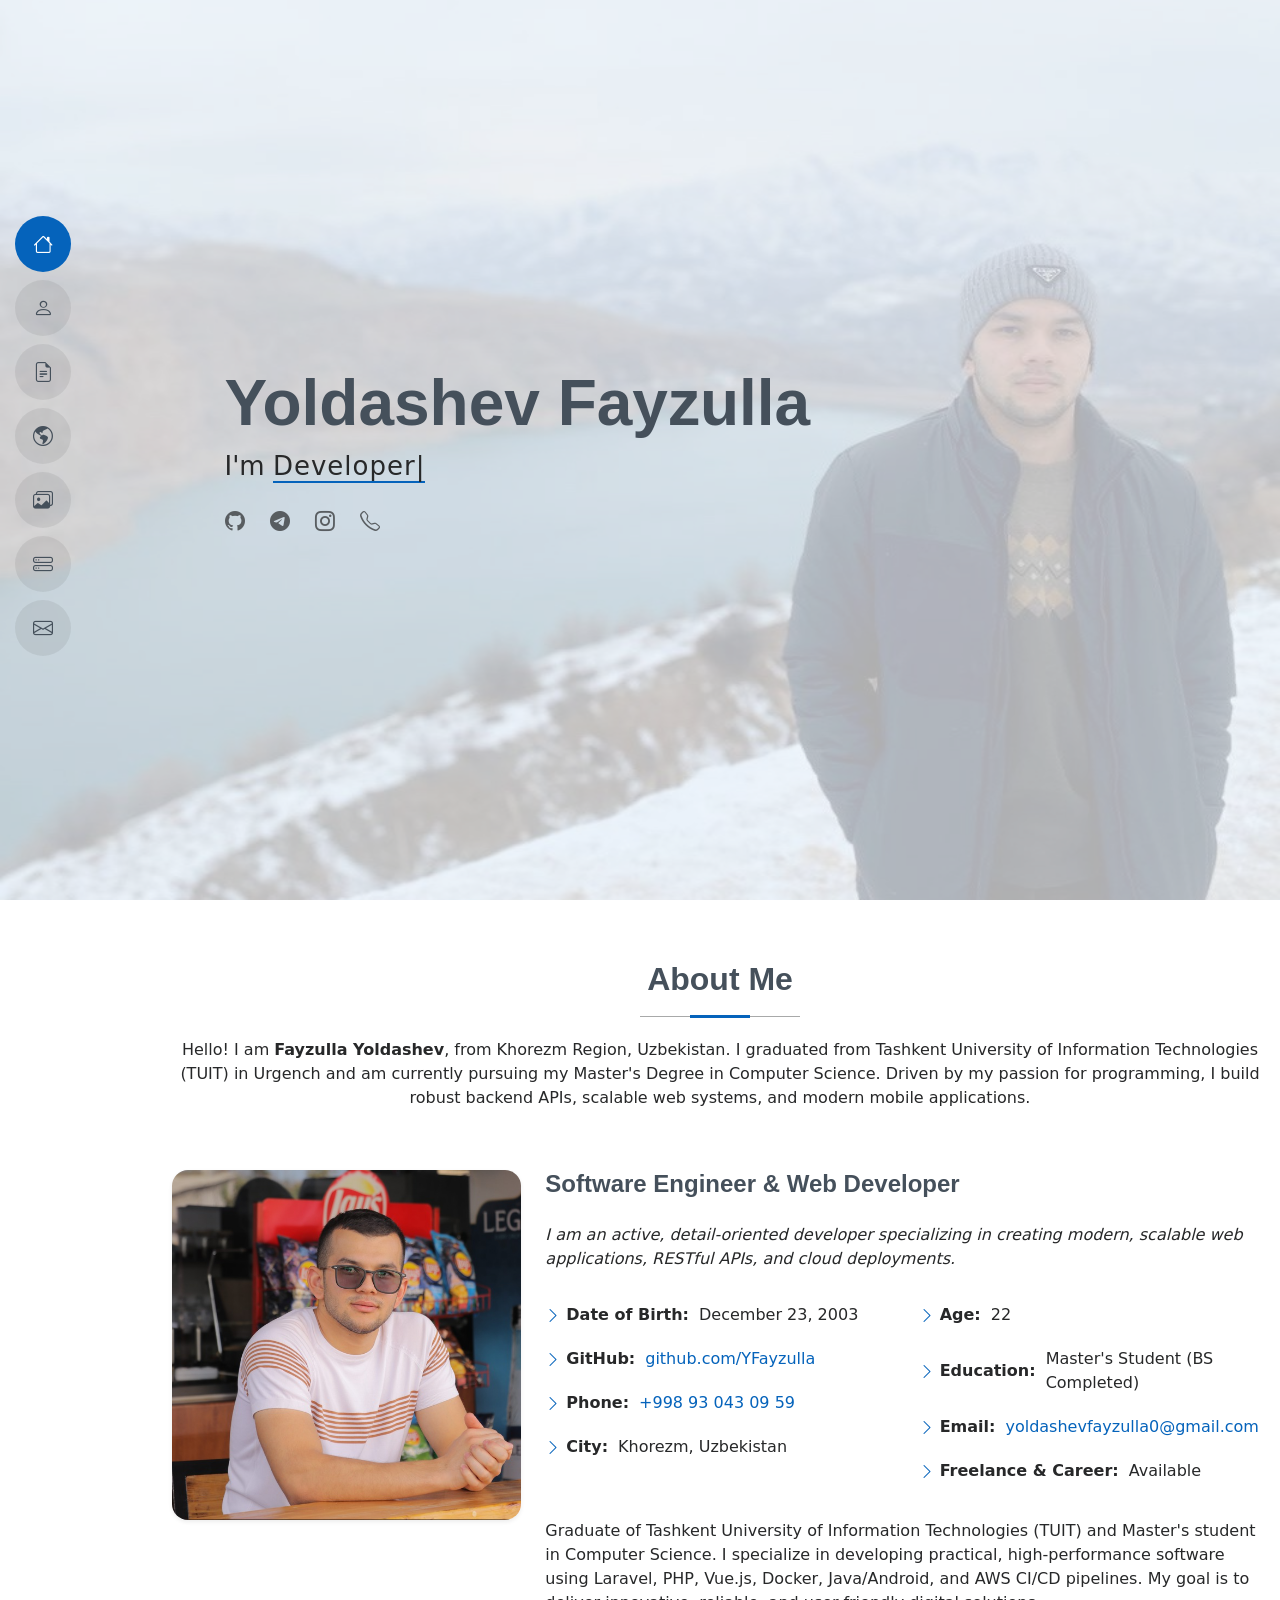
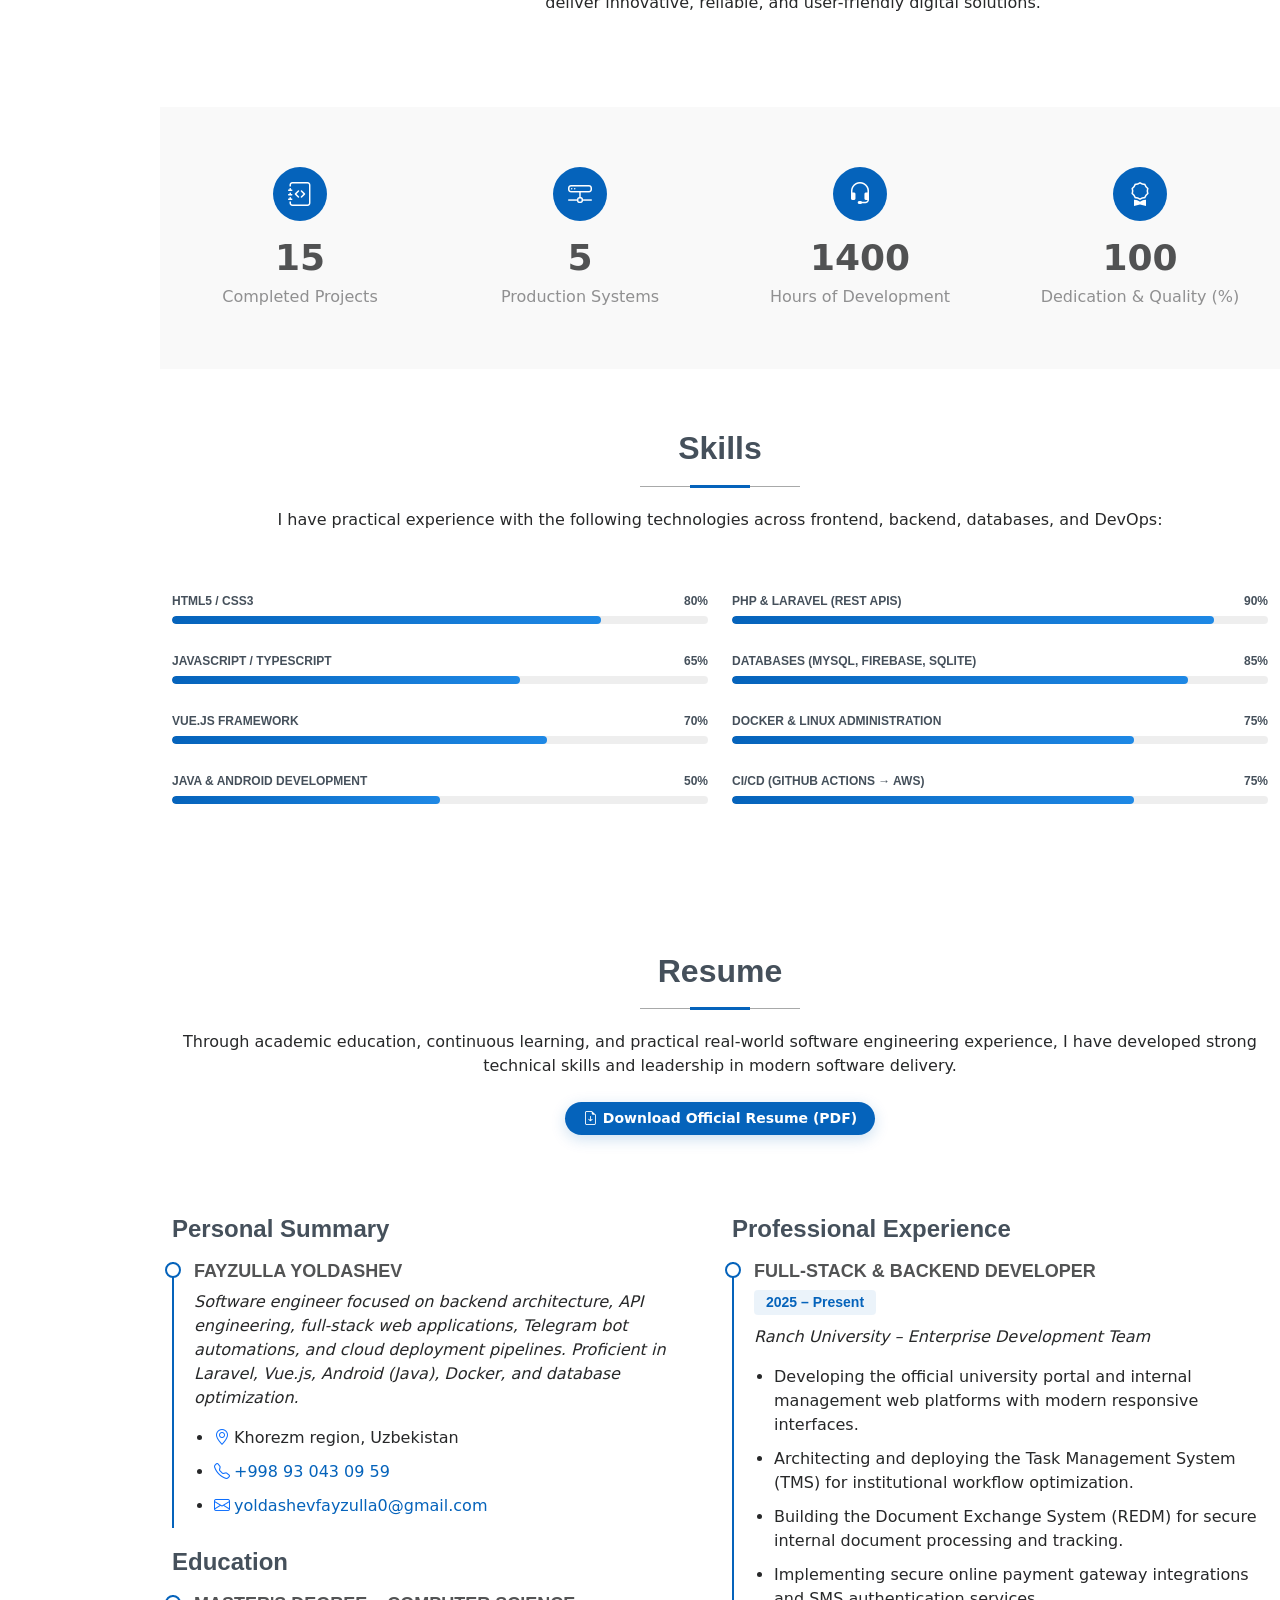
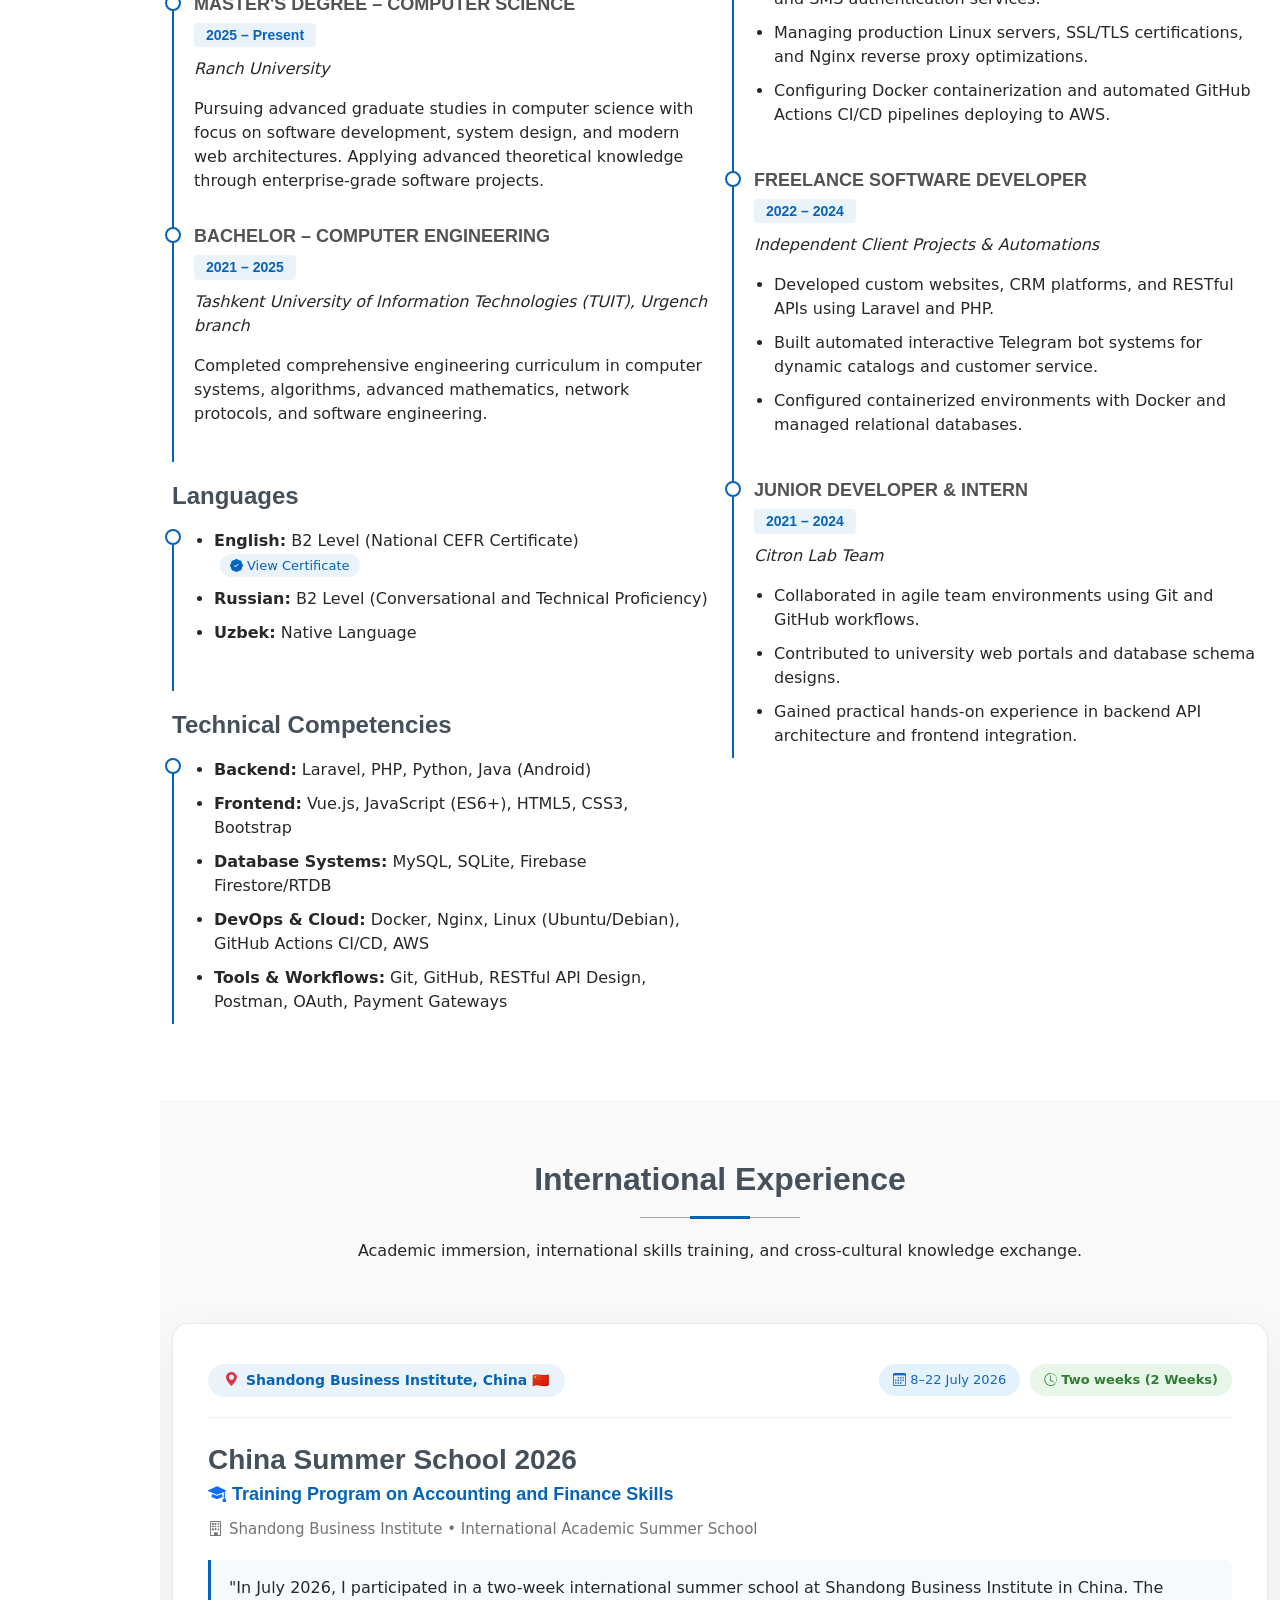
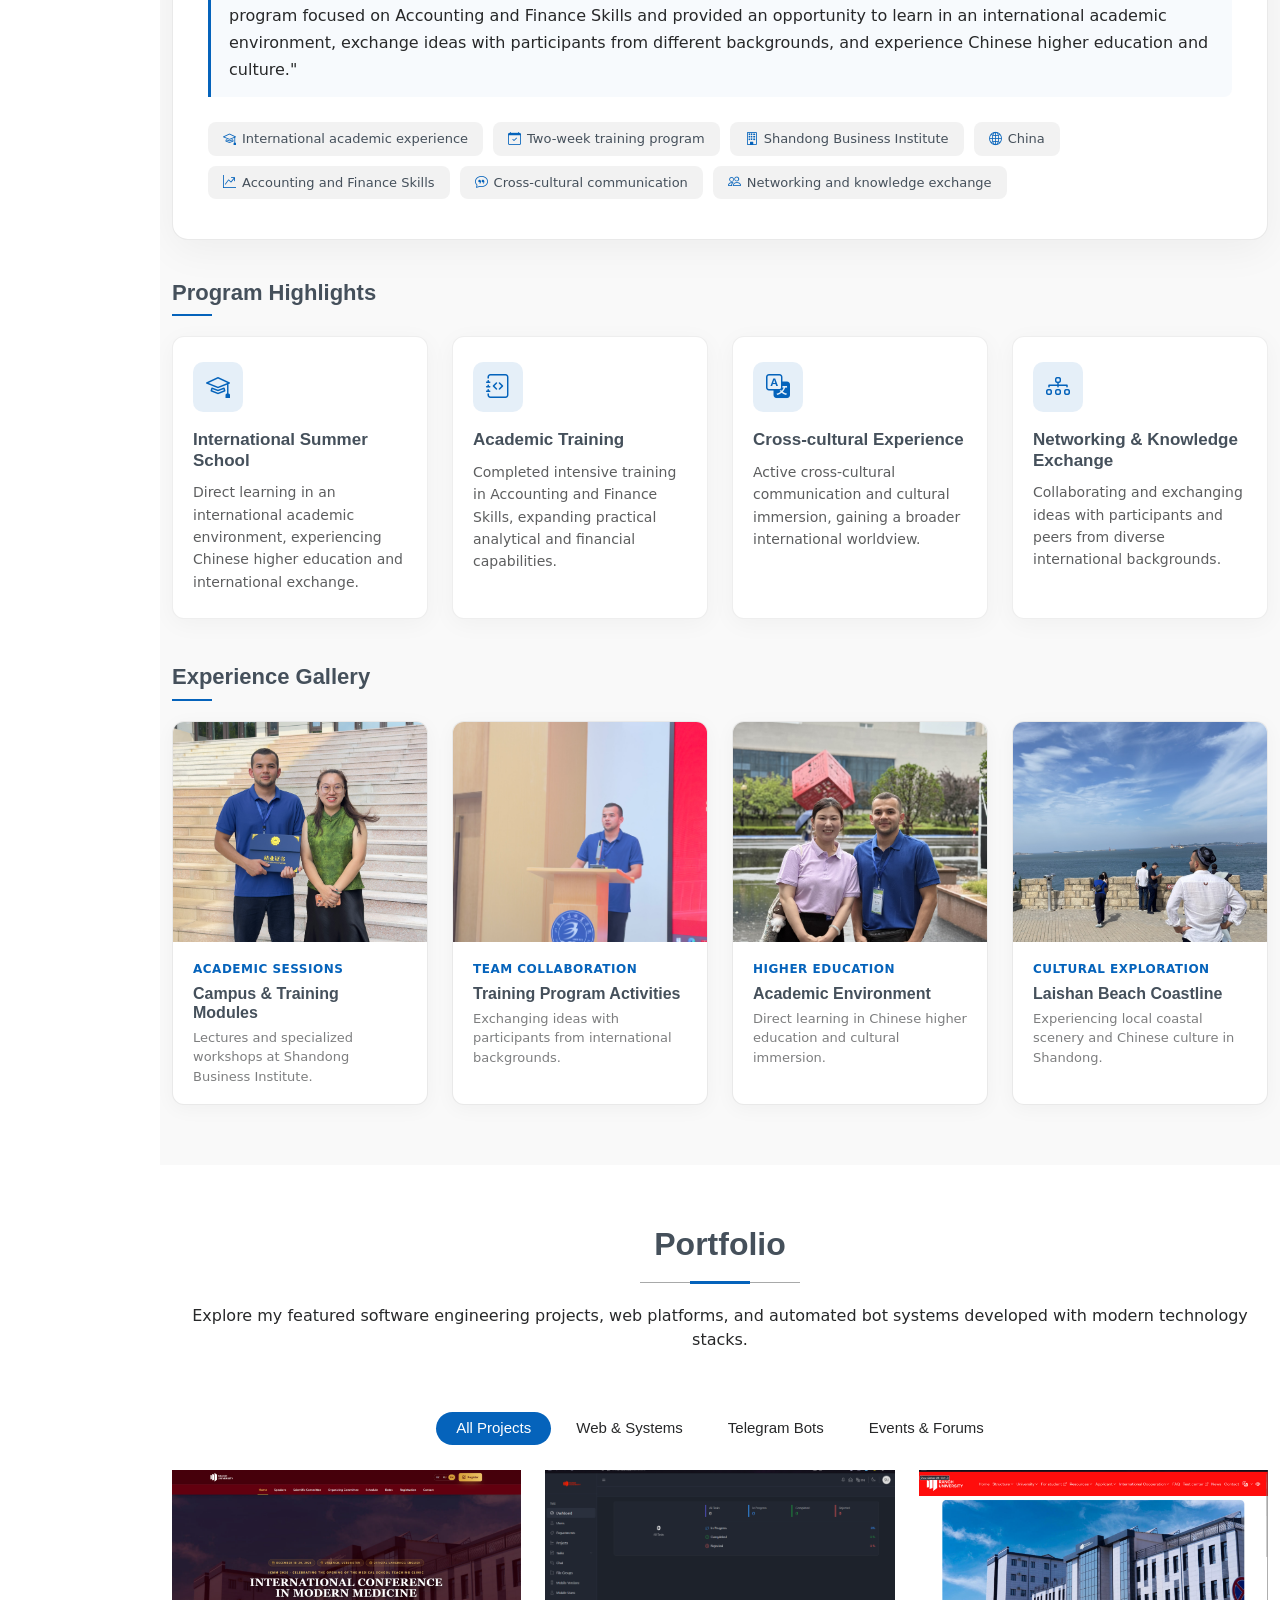
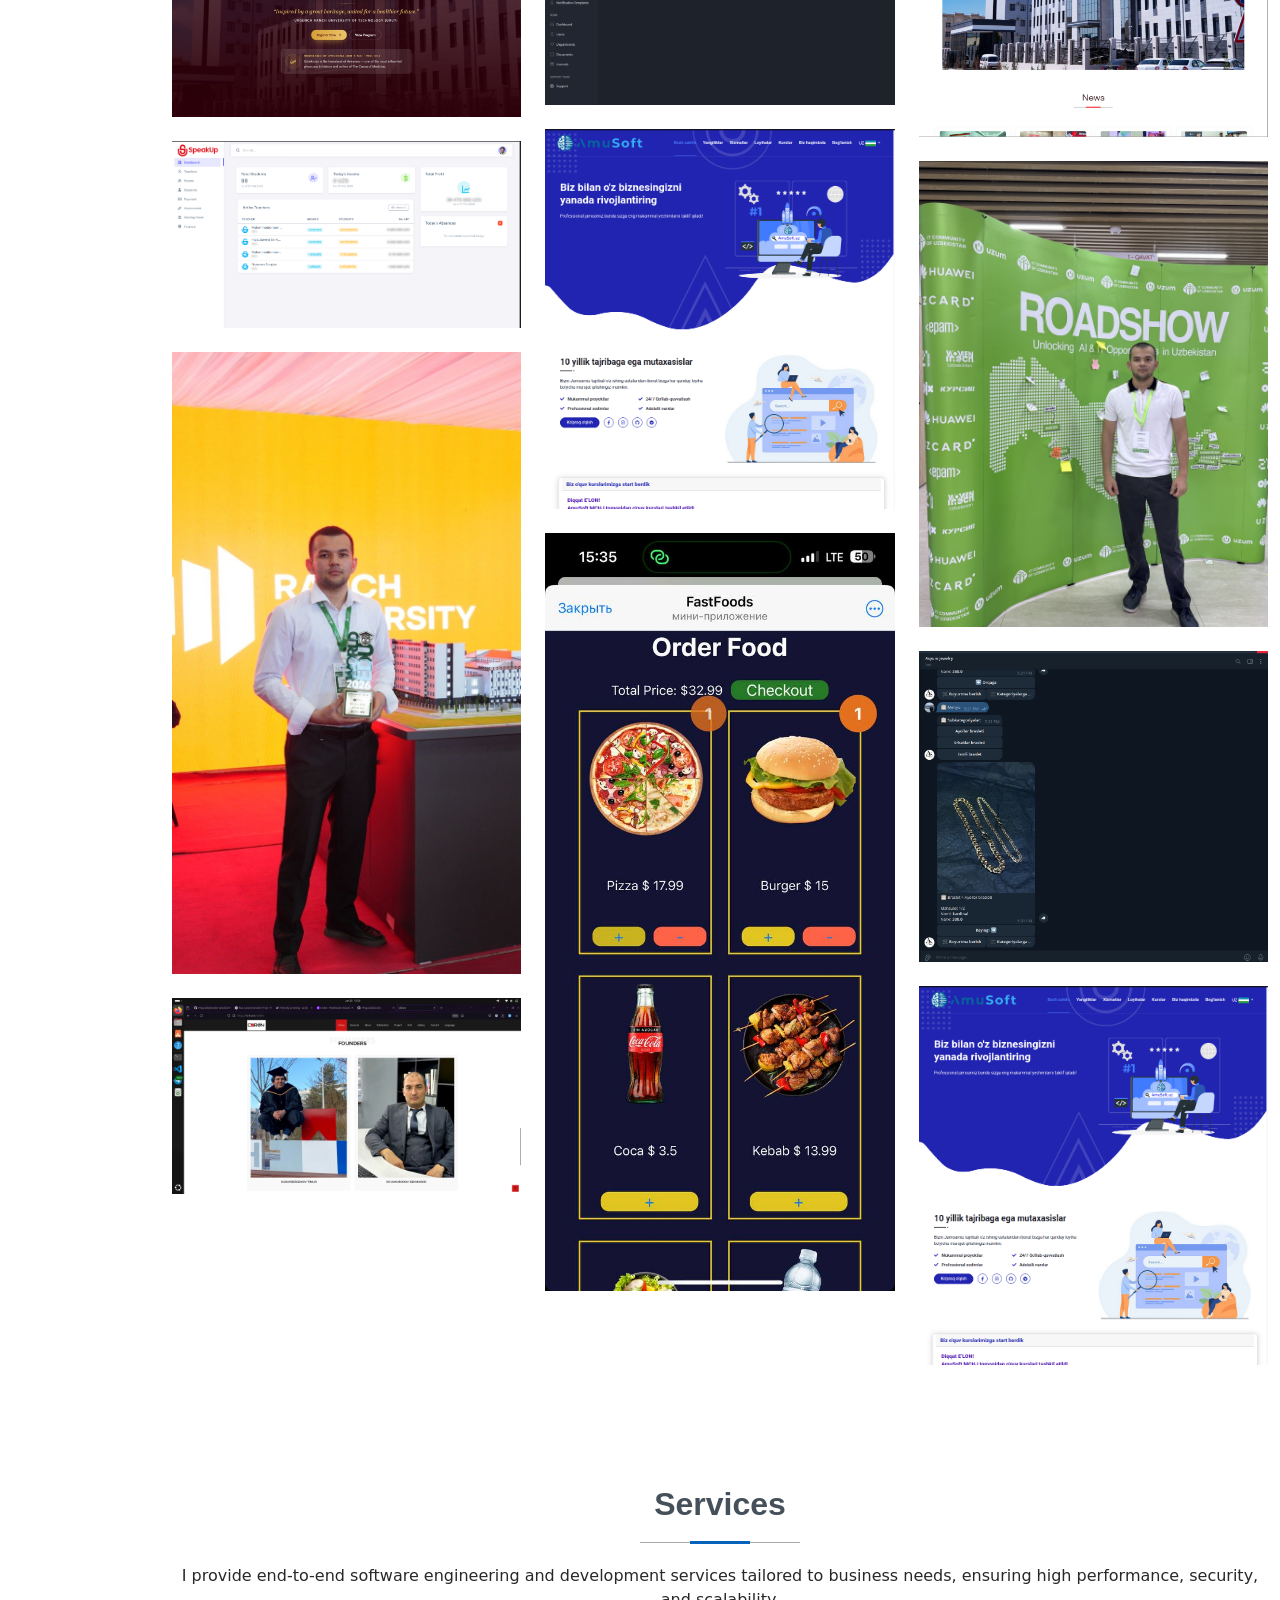
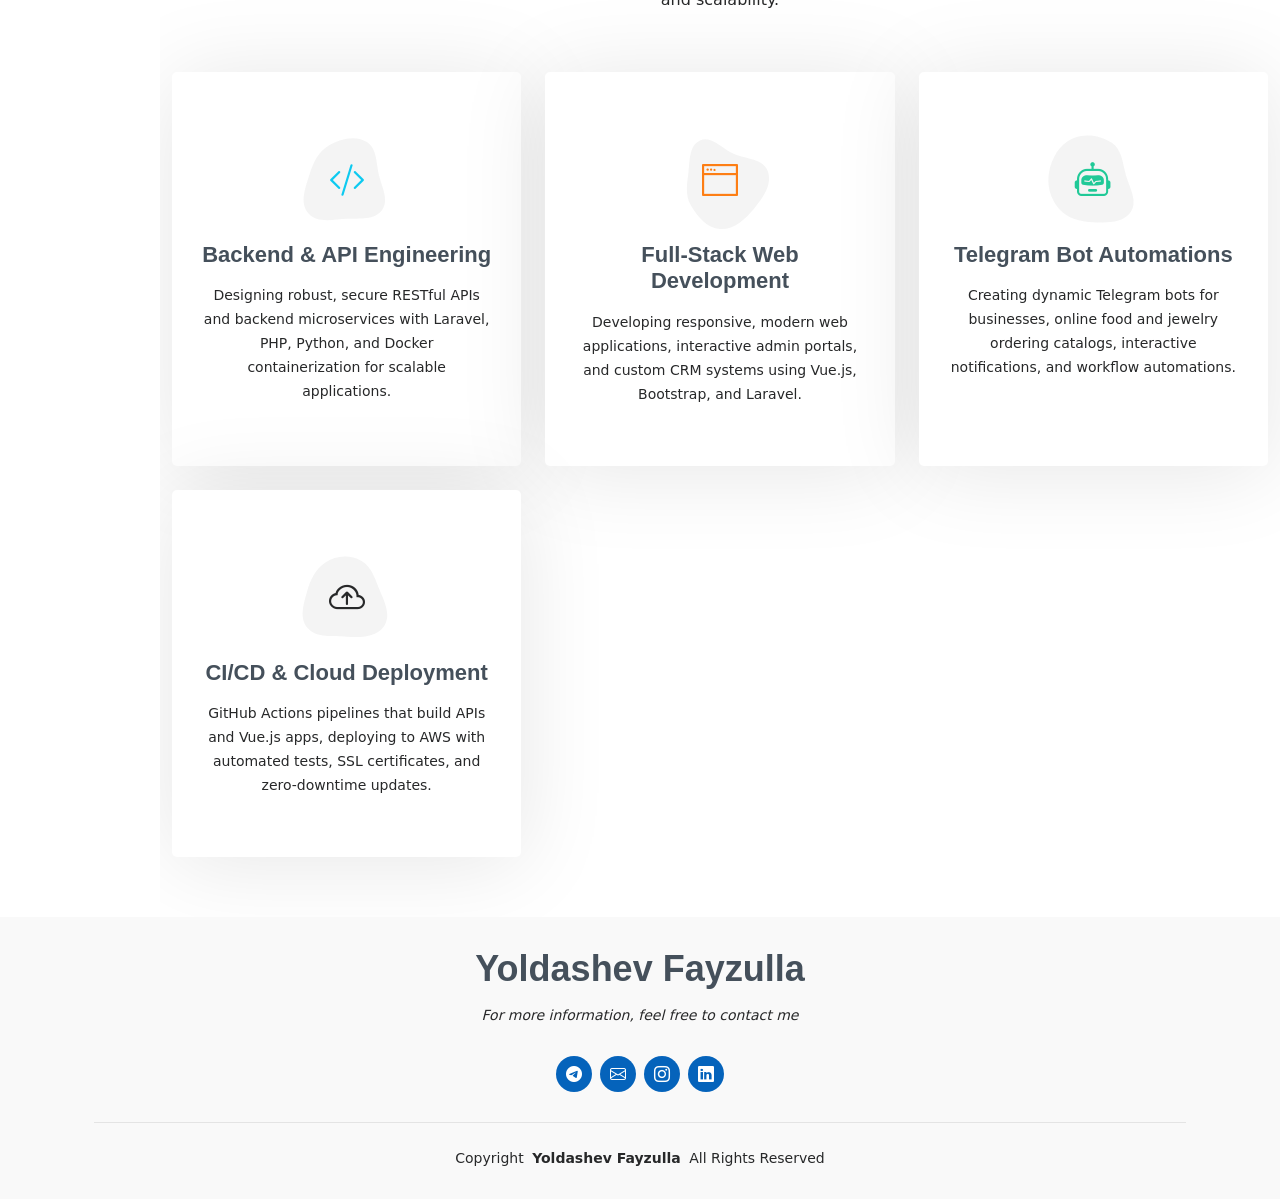
==== commit 12f01abc: "feat: add Conferences portal, China summer school photos, and forum event galleries" ====
--- a/index.html
+++ b/index.html
@@ -471,57 +471,77 @@
 
         </div><!-- End Highlights Row -->
 
-        <!-- Photo & Media Gallery Placeholders -->
+        <!-- Photo & Media Gallery -->
         <h4 class="gallery-section-title" data-aos="fade-up" data-aos-delay="100">Experience Gallery</h4>
         <div class="row gy-4" data-aos="fade-up" data-aos-delay="200">
 
-          <!-- Photo Slot 1: Academic Sessions -->
-          <div class="col-lg-4 col-md-6">
+          <!-- Photo 1: Campus & Academic Sessions -->
+          <div class="col-lg-3 col-md-6">
             <div class="gallery-placeholder-card">
-              <!-- To insert photo later, replace placeholder-box with: <img src="assets/img/china/academic.jpg" class="img-fluid" alt="Academic Sessions at Shandong Business Institute"> -->
-              <div class="gallery-placeholder-box">
-                <i class="bi bi-camera gallery-placeholder-icon"></i>
-                <span class="gallery-placeholder-label"><i class="bi bi-image me-1"></i>Photo Slot 01</span>
+              <div class="gallery-card-img-wrap">
+                <img src="assets/img/masonry-portfolio/china/china1.JPG" class="img-fluid" alt="Academic Sessions at Shandong Business Institute">
+                <a href="assets/img/masonry-portfolio/china/china1.JPG" title="Shandong Business Institute &ndash; Academic Sessions" data-gallery="china-gallery" class="glightbox gallery-zoom-overlay">
+                  <i class="bi bi-zoom-in"></i>
+                </a>
               </div>
               <div class="gallery-card-body">
                 <span class="gallery-card-category">Academic Sessions</span>
-                <h5 class="gallery-card-title">Classroom & Training Modules</h5>
-                <p class="gallery-card-subtitle">Academic training and finance lectures at Shandong Business Institute.</p>
-              </div>
-            </div>
-          </div><!-- End Photo Slot 1 -->
-
-          <!-- Photo Slot 2: Cultural Immersion -->
-          <div class="col-lg-4 col-md-6">
+                <h5 class="gallery-card-title">Campus & Training Modules</h5>
+                <p class="gallery-card-subtitle">Lectures and specialized workshops at Shandong Business Institute.</p>
+              </div>
+            </div>
+          </div><!-- End Photo 1 -->
+
+          <!-- Photo 2: Group Activities & Summer School -->
+          <div class="col-lg-3 col-md-6">
             <div class="gallery-placeholder-card">
-              <!-- To insert photo later, replace placeholder-box with: <img src="assets/img/china/cultural.jpg" class="img-fluid" alt="Campus and Cultural Experience"> -->
-              <div class="gallery-placeholder-box">
-                <i class="bi bi-buildings gallery-placeholder-icon"></i>
-                <span class="gallery-placeholder-label"><i class="bi bi-image me-1"></i>Photo Slot 02</span>
+              <div class="gallery-card-img-wrap">
+                <img src="assets/img/masonry-portfolio/china/china2.JPG" class="img-fluid" alt="Summer School Program and Collaboration">
+                <a href="assets/img/masonry-portfolio/china/china2.JPG" title="International Summer School &ndash; Team Collaboration" data-gallery="china-gallery" class="glightbox gallery-zoom-overlay">
+                  <i class="bi bi-zoom-in"></i>
+                </a>
               </div>
               <div class="gallery-card-body">
-                <span class="gallery-card-category">Cultural Immersion</span>
-                <h5 class="gallery-card-title">Campus & Cultural Activities</h5>
-                <p class="gallery-card-subtitle">Experiencing higher education campus life and Chinese culture.</p>
-              </div>
-            </div>
-          </div><!-- End Photo Slot 2 -->
-
-          <!-- Photo Slot 3: Networking & Ceremony -->
-          <div class="col-lg-4 col-md-6">
+                <span class="gallery-card-category">Team Collaboration</span>
+                <h5 class="gallery-card-title">Training Program Activities</h5>
+                <p class="gallery-card-subtitle">Exchanging ideas with participants from international backgrounds.</p>
+              </div>
+            </div>
+          </div><!-- End Photo 2 -->
+
+          <!-- Photo 3: Academic Environment -->
+          <div class="col-lg-3 col-md-6">
             <div class="gallery-placeholder-card">
-              <!-- To insert photo later, replace placeholder-box with: <img src="assets/img/china/ceremony.jpg" class="img-fluid" alt="Program Ceremony and Networking"> -->
-              <div class="gallery-placeholder-box">
-                <i class="bi bi-people gallery-placeholder-icon"></i>
-                <span class="gallery-placeholder-label"><i class="bi bi-image me-1"></i>Photo Slot 03</span>
+              <div class="gallery-card-img-wrap">
+                <img src="assets/img/masonry-portfolio/china/china3.jpg" class="img-fluid" alt="Higher Education Academic Experience in China">
+                <a href="assets/img/masonry-portfolio/china/china3.jpg" title="Chinese Higher Education Environment" data-gallery="china-gallery" class="glightbox gallery-zoom-overlay">
+                  <i class="bi bi-zoom-in"></i>
+                </a>
               </div>
               <div class="gallery-card-body">
-                <span class="gallery-card-category">Program Ceremony</span>
-                <h5 class="gallery-card-title">Networking & Knowledge Exchange</h5>
-                <p class="gallery-card-subtitle">Collaborating with international participants and program completion.</p>
-              </div>
-            </div>
-          </div><!-- End Photo Slot 3 -->
+                <span class="gallery-card-category">Higher Education</span>
+                <h5 class="gallery-card-title">Academic Environment</h5>
+                <p class="gallery-card-subtitle">Direct learning in Chinese higher education and cultural immersion.</p>
+              </div>
+            </div>
+          </div><!-- End Photo 3 -->
+
+          <!-- Photo 4: Laishan Beach Coastal Experience -->
+          <div class="col-lg-3 col-md-6">
+            <div class="gallery-placeholder-card">
+              <div class="gallery-card-img-wrap">
+                <img src="assets/img/masonry-portfolio/china/laishan-beach.jpg" class="img-fluid" alt="Laishan Beach in Yantai Shandong China">
+                <a href="assets/img/masonry-portfolio/china/laishan-beach.jpg" title="Laishan Beach &ndash; Yantai, Shandong, China" data-gallery="china-gallery" class="glightbox gallery-zoom-overlay">
+                  <i class="bi bi-zoom-in"></i>
+                </a>
+              </div>
+              <div class="gallery-card-body">
+                <span class="gallery-card-category">Cultural Exploration</span>
+                <h5 class="gallery-card-title">Laishan Beach Coastline</h5>
+                <p class="gallery-card-subtitle">Experiencing local coastal scenery and Chinese culture in Shandong.</p>
+              </div>
+            </div>
+          </div><!-- End Photo 4 -->
 
         </div><!-- End Gallery Row -->
 
@@ -546,9 +566,21 @@
             <li data-filter="*" class="filter-active">All Projects</li>
             <li data-filter=".filter-branding">Web & Systems</li>
             <li data-filter=".filter-product">Telegram Bots</li>
+            <li data-filter=".filter-events">Events & Forums</li>
           </ul><!-- End Portfolio Filters -->
 
           <div class="row gy-4 isotope-container" data-aos="fade-up" data-aos-delay="200">
+
+            <!-- Item: Ranch University Conferences -->
+            <div class="col-lg-4 col-md-6 portfolio-item isotope-item filter-branding">
+              <img src="assets/img/masonry-portfolio/Conference.jpg" class="img-fluid" alt="Ranch University International Conferences Portal">
+              <div class="portfolio-info">
+                <h4>Ranch Conferences</h4>
+                <p>Academic Conferences & Paper Submission Platform</p>
+                <a href="assets/img/masonry-portfolio/Conference.jpg" title="Ranch University Conferences" data-gallery="portfolio-gallery-app" class="glightbox preview-link"><i class="bi bi-zoom-in"></i></a>
+                <a href="https://conferences.ranch.university/" target="_blank" title="Visit Conferences Site" class="details-link"><i class="bi bi-link-45deg"></i></a>
+              </div>
+            </div>
 
             <!-- Item: TMS -->
             <div class="col-lg-4 col-md-6 portfolio-item isotope-item filter-branding">
@@ -591,6 +623,28 @@
                 <p>Educational Center Workflow Automation</p>
                 <a href="assets/img/masonry-portfolio/masonry-portfolio-3.png" title="CRM Educational Center Automation" data-gallery="portfolio-gallery-branding" class="glightbox preview-link"><i class="bi bi-zoom-in"></i></a>
                 <a href="https://akhroriltes.uz" title="Visit Akhror IELTS" target="_blank" class="details-link"><i class="bi bi-link-45deg"></i></a>
+              </div>
+            </div><!-- End Portfolio Item -->
+
+            <!-- Item: IT Community Forum -->
+            <div class="col-lg-4 col-md-6 portfolio-item isotope-item filter-events">
+              <img src="assets/img/masonry-portfolio/Forum/ItComunityForm.jpg" class="img-fluid" alt="IT Community Forum">
+              <div class="portfolio-info">
+                <h4>IT Community Forum</h4>
+                <p>Developer Meetups & Tech Community Event</p>
+                <a href="assets/img/masonry-portfolio/Forum/ItComunityForm.jpg" title="IT Community Forum" data-gallery="portfolio-gallery-events" class="glightbox preview-link"><i class="bi bi-zoom-in"></i></a>
+                <a href="https://t.me/YFayzulla" target="_blank" title="Contact" class="details-link"><i class="bi bi-link-45deg"></i></a>
+              </div>
+            </div><!-- End Portfolio Item -->
+
+            <!-- Item: World Education Forum -->
+            <div class="col-lg-4 col-md-6 portfolio-item isotope-item filter-events">
+              <img src="assets/img/masonry-portfolio/Forum/WorldEdu.jpg" class="img-fluid" alt="World Education Forum">
+              <div class="portfolio-info">
+                <h4>World Education Forum</h4>
+                <p>International Academic & Education Forum</p>
+                <a href="assets/img/masonry-portfolio/Forum/WorldEdu.jpg" title="World Education Forum" data-gallery="portfolio-gallery-events" class="glightbox preview-link"><i class="bi bi-zoom-in"></i></a>
+                <a href="https://t.me/YFayzulla" target="_blank" title="Contact" class="details-link"><i class="bi bi-link-45deg"></i></a>
               </div>
             </div><!-- End Portfolio Item -->
 
--- a/assets/css/main.css
+++ b/assets/css/main.css
@@ -1042,8 +1042,8 @@
 .international-experience .gallery-placeholder-card {
   background-color: var(--surface-color);
   border-radius: 12px;
-  border: 1px dashed color-mix(in srgb, var(--accent-color), transparent 60%);
-  box-shadow: 0 4px 20px rgba(0, 0, 0, 0.03);
+  border: 1px solid color-mix(in srgb, var(--default-color), transparent 90%);
+  box-shadow: 0 4px 20px rgba(0, 0, 0, 0.04);
   overflow: hidden;
   height: 100%;
   transition: all 0.3s ease;
@@ -1054,7 +1054,57 @@
 .international-experience .gallery-placeholder-card:hover {
   transform: translateY(-4px);
   border-color: var(--accent-color);
-  box-shadow: 0 10px 30px rgba(5, 99, 187, 0.08);
+  box-shadow: 0 12px 35px rgba(5, 99, 187, 0.12);
+}
+
+.international-experience .gallery-card-img-wrap {
+  position: relative;
+  overflow: hidden;
+  height: 220px;
+  background: #f0f0f0;
+}
+
+.international-experience .gallery-card-img-wrap img {
+  width: 100%;
+  height: 100%;
+  object-fit: cover;
+  transition: transform 0.4s ease;
+}
+
+.international-experience .gallery-placeholder-card:hover .gallery-card-img-wrap img {
+  transform: scale(1.06);
+}
+
+.international-experience .gallery-card-img-wrap .gallery-zoom-overlay {
+  position: absolute;
+  inset: 0;
+  background: rgba(5, 99, 187, 0.35);
+  display: flex;
+  align-items: center;
+  justify-content: center;
+  opacity: 0;
+  transition: opacity 0.3s ease;
+}
+
+.international-experience .gallery-placeholder-card:hover .gallery-zoom-overlay {
+  opacity: 1;
+}
+
+.international-experience .gallery-zoom-overlay i {
+  color: #ffffff;
+  font-size: 24px;
+  background: rgba(0, 0, 0, 0.4);
+  width: 44px;
+  height: 44px;
+  border-radius: 50%;
+  display: flex;
+  align-items: center;
+  justify-content: center;
+  transition: transform 0.2s ease;
+}
+
+.international-experience .gallery-placeholder-card:hover .gallery-zoom-overlay i {
+  transform: scale(1.1);
 }
 
 .international-experience .gallery-placeholder-box {
